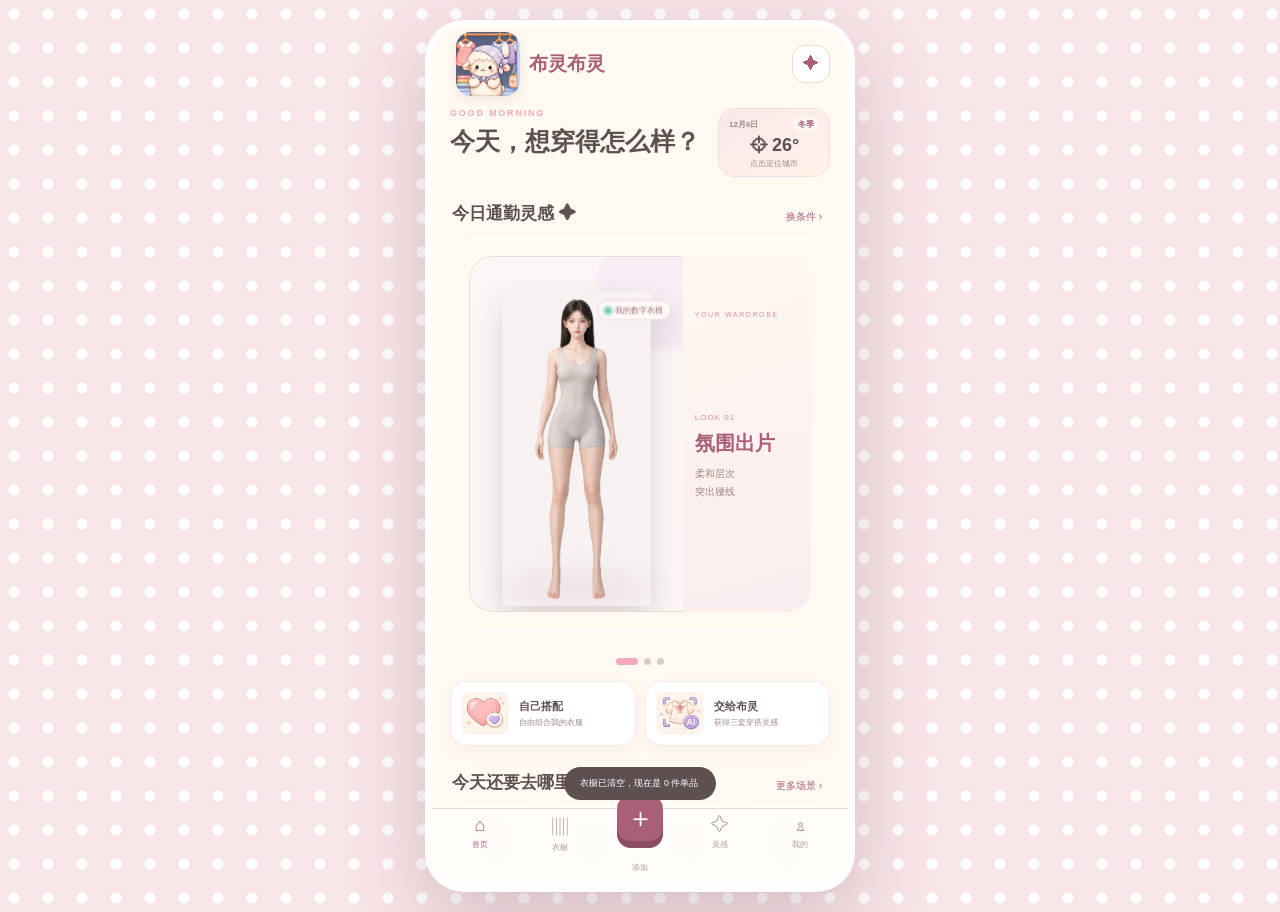
==== index.html @ bb4f799e "Fix product link failures and remove duplicate photo supplement" ====
<!doctype html>
<html lang="zh-CN">
<head>
<meta charset="utf-8"><meta name="viewport" content="width=device-width,initial-scale=1,viewport-fit=cover">
<meta name="theme-color" content="#fff9f2"><title>布灵布灵｜私人衣橱</title>
<style>
:root{--cream:#fff9f2;--paper:#fffdf9;--pink:#f3a9bb;--berry:#a95f78;--pale:#fbe5e9;--mint:#a9d8cd;--lav:#c9c3e6;--apricot:#f4c69f;--ink:#5e5050;--muted:#9c8885;--line:#eadbd3;--shadow:0 14px 38px #82515d1c}*{box-sizing:border-box}html,body{margin:0;min-height:100%;font-family:"Microsoft YaHei","PingFang SC",sans-serif;color:var(--ink);background:#f8e5e8}button,input,textarea{font:inherit;color:inherit}button{cursor:pointer;-webkit-tap-highlight-color:transparent}.stage{min-height:100vh;display:grid;place-items:center;padding:20px;background:radial-gradient(circle at 14px 14px,#fff 5px,transparent 6px) 0 0/34px 34px,#f8e5e8}.phone{width:min(100%,430px);height:min(900px,calc(100vh - 28px));min-height:650px;background:var(--cream);border:7px solid #ffffffdd;border-radius:39px;box-shadow:0 28px 80px #6940483d;overflow:hidden;position:relative}.top{height:73px;position:absolute;inset:0 0 auto;z-index:5;background:linear-gradient(var(--cream) 78%,transparent);display:flex;align-items:center;justify-content:space-between;padding:11px 18px}.brand{border:0;background:none;display:flex;align-items:center;gap:9px;color:var(--berry);font-size:19px;font-weight:900}.brand-logo{width:47px;height:47px;border-radius:14px;object-fit:cover;box-shadow:0 4px 10px #8e5f6920}.mini-btn{border:1px solid var(--line);background:white;border-radius:13px;width:38px;height:38px;color:var(--berry)}.screen{height:100%;overflow:auto;padding:78px 18px 105px;scrollbar-width:none}.screen::-webkit-scrollbar{display:none}.page{display:none;animation:fade .22s}.page.active{display:block}@keyframes fade{from{opacity:0;transform:translateY(6px)}}h1,h2,h3,p{margin-top:0}h1{font-size:25px;margin-bottom:5px}.eyebrow{font-size:9px;color:var(--pink);letter-spacing:1.8px;font-weight:800;margin-bottom:7px}.hello{display:flex;justify-content:space-between;align-items:start}.weather{border:0;background:var(--pale);border-radius:17px;padding:9px 11px;display:grid;text-align:center;box-shadow:4px 5px #efa8b82b}.weather b{font-size:17px}.weather small{font-size:8px;color:var(--muted)}.section-head{display:flex;align-items:end;justify-content:space-between;margin:25px 2px 12px}.section-head h2{font-size:17px;margin:0}.text-btn{border:0;background:none;color:var(--berry);font-size:10px}.hero{height:290px;border:1px solid white;border-radius:9px 24px;background:linear-gradient(145deg,#fff,#faeee9);box-shadow:var(--shadow);position:relative;padding:18px;overflow:hidden}.hero:before{content:"";position:absolute;width:68px;height:16px;background:#c9c3e688;top:4px;left:42%;transform:rotate(2deg)}.hero-art{height:100%;display:grid;grid-template-columns:61% 39%;align-items:center}.hero-art img{width:176px;height:176px;object-fit:cover;border-radius:25px}.hero-copy small{font-size:8px;color:var(--pink);letter-spacing:2px}.hero-copy h3{font-size:21px;color:var(--berry);margin:7px 0}.hero-copy p{font-size:10px;line-height:1.6;color:var(--muted)}.dots{text-align:center;padding:12px}.dots button{border:0;width:7px;height:7px;padding:0;border-radius:9px;background:#dbcac7;margin:3px}.dots button.on{width:22px;background:var(--pink)}.quick{display:grid;grid-template-columns:1fr 1fr;gap:9px}.quick button,.list-row,.import-banner{border:1px solid #efa8b844;background:white;border-radius:17px;padding:10px;display:flex;text-align:left;gap:10px;align-items:center;box-shadow:0 6px 16px #6e4e4e0a}.quick b,.quick small,.import-banner b,.import-banner small{display:block}.quick b,.import-banner b{font-size:11px}.quick small,.import-banner small{font-size:8px;color:var(--muted);margin-top:3px}.icon{width:43px;height:43px;border-radius:11px;flex:none;background-image:var(--icons-img);background-size:400% 400%;background-color:#fff8f0;box-shadow:3px 3px #efa8b84b}.i-ai{background-position:33.33% 33.33%}.i-heart{background-position:100% 0}.i-link{background-position:33.33% 0}.i-camera{background-position:100% 0}.i-body{background-position:66.66% 0}.i-palette{background-position:100% 66.66%}.i-measure{background-position:66.66% 66.66%}.i-add{background-position:100% 100%}.scenes{display:grid;grid-template-columns:repeat(4,1fr);gap:8px}.scenes button{border:1px solid transparent;background:white;border-radius:14px;padding:9px 2px;font-size:9px}.scenes button.on{border-color:var(--pink);background:var(--pale)}.scenes span{display:block;font-size:21px;margin-bottom:3px}.title{display:flex;justify-content:space-between;align-items:end;margin:10px 2px 18px}.count{background:var(--pale);border-radius:12px;padding:7px 11px;font-size:10px;color:var(--berry)}.search{display:flex;align-items:center;background:white;border:1px solid var(--line);border-radius:15px;padding:0 12px;height:44px}.search input{border:0;outline:0;width:100%;background:none;margin-left:8px}.chips{display:flex;gap:7px;overflow:auto;padding:13px 0;scrollbar-width:none}.chips button{flex:none;border:1px solid var(--line);background:white;border-radius:99px;padding:7px 13px;font-size:9px}.chips button.on{background:var(--berry);color:white}.import-banner{width:100%;background:linear-gradient(90deg,var(--pale),#fff1df);margin-bottom:15px}.import-banner>span:nth-child(2){flex:1}.grid{display:grid;grid-template-columns:1fr 1fr;gap:13px 10px}.item{border:0;background:none;padding:0;text-align:left}.itempic{height:145px;border-radius:18px 18px 8px 8px;background-image:var(--items-img);background-size:400% 400%;background-color:#fff7ef;box-shadow:inset 0 0 0 1px #fff}.item b,.item small{display:block;margin:7px 5px 0}.item b{font-size:10px}.item small{font-size:8px;color:var(--muted);margin-top:3px}.p1{background-position:66.66% 0}.p2{background-position:100% 0}.p3{background-position:0 33.33%}.p4{background-position:33.33% 33.33%}.p5{background-position:100% 33.33%}.p6{background-position:0 66.66%}.p7{background-position:66.66% 66.66%}.p8{background-position:100% 66.66%}.tabs{display:grid;grid-template-columns:1fr 1fr;background:#f2e7df;padding:4px;border-radius:14px;margin-bottom:15px}.tabs button{border:0;background:none;border-radius:11px;padding:9px;font-size:10px}.tabs button.on{background:white;color:var(--berry);font-weight:bold}.fitting{height:335px;background:linear-gradient(#fae8e9,#fff7ef);border-radius:24px 24px 10px 10px;position:relative;display:grid;place-items:center}.person{width:125px;height:280px;position:relative}.person i{position:absolute;background:#f3cfbd;display:block}.person .head{width:52px;height:62px;border-radius:45%;left:37px}.person .torso{width:79px;height:115px;border-radius:35%;left:23px;top:68px}.person .leg{width:29px;height:118px;top:162px}.person .l{left:31px}.person .r{right:31px}.worn{position:absolute;width:98px;height:86px;border:2px solid white;border-radius:25px;background:#e9a8b9;top:85px;left:50%;transform:translateX(-50%);display:grid;place-items:center;font-size:36px}.tray{display:flex;gap:8px;overflow:auto;padding:13px 1px}.tray button{border:0;background:none;padding:0}.tray .thumb{width:66px;height:66px;border-radius:14px;background-image:var(--items-img);background-size:400% 400%}.primary{width:100%;border:0;background:var(--berry);color:white;border-radius:15px;padding:13px;box-shadow:0 7px #8e4f63;font-weight:bold;margin-top:8px}.panel,.card{background:white;border:1px solid var(--line);border-radius:20px;padding:15px}.panel label{display:block;font-size:10px;font-weight:bold;margin:10px 0 0}.results{display:grid;gap:9px;margin-top:14px}.result{border:1px solid var(--line);background:white;border-radius:15px;padding:13px;text-align:left}.result b{font-size:11px}.result p{font-size:9px;color:var(--muted);margin:5px 0}.note{background:white;border:1px solid var(--line);border-radius:8px 23px;padding:20px;box-shadow:var(--shadow)}.note p{font-size:10px;color:var(--muted);line-height:1.7}.linkbox{display:flex}.linkbox input{min-width:0;flex:1;border:1px solid var(--line);border-radius:12px 0 0 12px;padding:11px}.linkbox button{border:0;background:var(--pink);color:white;border-radius:0 12px 12px 0;padding:0 15px}.tags{display:grid;grid-template-columns:repeat(3,1fr);gap:8px;margin-top:18px}.tag{height:115px;border:0;border-radius:16px;color:white;padding:11px;display:flex;flex-direction:column;justify-content:end}.tag span{font-size:28px;margin:auto}.tag b{font-size:9px}.profile{display:flex;align-items:center;gap:13px}.profile img{width:60px;height:60px;object-fit:cover;border-radius:18px}.stat{display:grid;grid-template-columns:repeat(3,1fr);background:linear-gradient(135deg,var(--pale),#fff4df);border-radius:19px;padding:16px;margin:18px 0}.stat div{text-align:center}.stat small,.stat b{display:block}.stat small{font-size:8px;color:var(--muted)}.stat b{font-size:17px;margin-top:5px}.list-row{width:100%;border-width:0 0 1px;border-radius:0;background:none}.list-row>span:nth-child(2){flex:1}.list-row b,.list-row small{display:block}.list-row b{font-size:10px}.list-row small{font-size:8px;color:var(--muted);margin-top:4px}.nav{height:77px;position:absolute;z-index:7;inset:auto 0 0;background:#fffdf9f2;border-top:1px solid var(--line);display:grid;grid-template-columns:repeat(5,1fr);padding:5px 8px 10px;backdrop-filter:blur(12px)}.nav button{border:0;background:none;color:#aa9995;display:flex;flex-direction:column;align-items:center;gap:3px}.nav button.on{color:var(--berry)}.nav span{font-size:18px}.nav small{font-size:8px}.nav .add span{width:46px;height:46px;border-radius:14px;background:var(--berry);color:white;display:grid;place-items:center;font-size:27px;margin-top:-20px;box-shadow:0 7px #8d4c60}.overlay{display:none;position:absolute;z-index:12;inset:0;background:var(--cream);overflow:auto;padding:20px 18px 105px;animation:slide .22s}.overlay.show{display:block}@keyframes slide{from{transform:translateX(20px);opacity:.4}}.subtop{display:flex;align-items:center;gap:12px;margin-bottom:18px}.back{border:1px solid var(--line);background:white;width:38px;height:38px;border-radius:13px}.subtop h2{margin:0;font-size:18px}.detail-hero{height:235px;border-radius:22px;background-image:var(--items-img);background-size:400% 400%;background-color:#fff}.detail-info{padding:18px 3px}.detail-info p{font-size:10px;color:var(--muted);line-height:1.7}.options{display:grid;gap:9px}.options button{border:1px solid var(--line);background:white;border-radius:16px;padding:12px;text-align:left}.options b,.options small{display:block}.options b{font-size:11px}.options small{font-size:8px;color:var(--muted);margin-top:4px}.modal{display:none;position:fixed;z-index:30;inset:0;background:#4b363659;place-items:end center}.modal.show{display:grid}.sheet{width:min(100%,430px);background:var(--cream);border-radius:28px 28px 0 0;padding:25px 19px 30px;position:relative}.sheet h2{text-align:center}.sheet textarea{width:100%;height:85px;border:1px solid var(--line);border-radius:14px;padding:10px}.opt{width:100%;border:1px solid var(--line);background:white;border-radius:15px;padding:11px;margin:6px 0;display:flex;align-items:center;gap:12px;text-align:left}.close{position:absolute;right:15px;top:10px;border:0;background:none;font-size:23px}.toast{display:none;position:fixed;z-index:40;bottom:100px;left:50%;transform:translateX(-50%);background:var(--ink);color:white;border-radius:99px;padding:10px 17px;font-size:9px;white-space:nowrap}.toast.show{display:block}@media(max-width:470px){.stage{padding:0;background:var(--cream)}.phone{width:100%;height:100vh;min-height:620px;border:0;border-radius:0}}@media(max-width:360px){.screen{padding-left:13px;padding-right:13px}.hero{height:275px}.hero-art img{width:155px;height:155px}}
.body-editor{display:grid;gap:14px}.body-view{height:300px;border-radius:22px;background:radial-gradient(circle at 50% 35%,#fff 0,#fce9ec 55%,#f6dfda 100%);display:grid;place-items:center;position:relative;overflow:hidden}.body-view:after{content:"拖动旋转按钮观察身形";position:absolute;bottom:10px;font-size:8px;color:var(--muted)}#bodyCanvas{width:220px;height:270px}.rotate-row{display:grid;grid-template-columns:40px 1fr 40px;gap:8px;align-items:center}.rotate-row button{border:1px solid var(--line);background:white;border-radius:12px;height:38px}.measure-grid{display:grid;grid-template-columns:1fr 1fr;gap:9px}.measure-field{background:white;border:1px solid var(--line);border-radius:14px;padding:9px 11px}.measure-field label{display:flex;justify-content:space-between;font-size:9px;color:var(--muted)}.measure-field input{width:100%;border:0;border-bottom:1px solid var(--line);background:transparent;padding:6px 0 3px;outline:0;font-size:14px;font-weight:700}.analysis-card{background:#edf6f1;border-radius:16px;padding:14px}.analysis-card b{font-size:11px}.analysis-card p{font-size:9px!important;margin:7px 0 0!important;color:#667a73!important}.edit-note{font-size:8px;color:var(--muted);text-align:center}.brand-logo{width:52px!important;height:52px!important;border-radius:15px!important;transition:opacity .18s}.hero:before{display:none!important}.icon{display:block!important;width:46px!important;height:46px!important;min-width:46px!important;border-radius:12px!important;background-repeat:no-repeat!important;background-origin:border-box!important;background-clip:border-box!important}.body-view{height:330px}.body-view:after{content:"拖动滑杆可 360° 查看全身"}#body3d{width:100%;height:310px;touch-action:none}.season-tabs{display:grid;grid-template-columns:repeat(4,1fr);gap:7px;margin:0 0 12px}.season-tabs button{border:1px solid var(--line);background:white;border-radius:13px;padding:9px 2px;font-size:10px}.season-tabs button.on{background:var(--pale);border-color:var(--pink);color:var(--berry);font-weight:700}.camera-stage{position:relative;border-radius:20px;overflow:hidden;background:#251f22;aspect-ratio:3/4}.camera-stage video{width:100%;height:100%;object-fit:cover}.scan-frame{position:absolute;inset:12%;border:2px dashed #fff;border-radius:22px;box-shadow:0 0 0 999px #0004}.scan-line{position:absolute;left:12%;right:12%;top:15%;height:2px;background:#ffafc2;box-shadow:0 0 10px #fff;animation:scan 2.2s linear infinite}@keyframes scan{to{top:84%}}.camera-tip{text-align:center;font-size:9px;color:var(--muted)}.editor-chips{display:flex;flex-wrap:wrap;gap:8px}.editor-chips button{border:1px solid var(--line);background:white;border-radius:99px;padding:9px 13px;font-size:10px}.editor-chips button.on{background:var(--berry);color:white}.scene-list{display:grid;grid-template-columns:1fr 1fr;gap:9px}.scene-list button{border:1px solid var(--line);background:white;border-radius:16px;padding:13px;text-align:left}.scene-list b,.scene-list small{display:block}.scene-list small{font-size:8px;color:var(--muted);margin-top:4px}

/* Layout fixes: scroll header, square icon tiles, aligned add label */
.top{position:relative!important;inset:auto!important;z-index:5;flex:none;margin:0 -18px 8px;background:transparent!important}
.screen{padding:0 18px 105px!important}
.icon{width:48px!important;height:48px!important;min-width:48px!important;aspect-ratio:1/1!important;border-radius:12px!important;box-shadow:none!important;background-size:400% 400%!important;background-color:transparent!important;background-origin:border-box!important;background-clip:border-box!important}
.nav .add{position:relative}
.nav .add small{position:absolute;bottom:3px;margin:0;line-height:1}

/* Wardrobe management and profile polish */
.screen.profile-mode>.top{display:none!important}
#profile{padding-top:18px}
.wardrobe-title{margin-bottom:10px}.filter-row{display:grid;gap:8px;margin:8px 0 10px}.season-tabs{margin:0!important}.chips.cats{padding:0!important}.import-banner{margin:0 0 10px!important}
.wardrobe-tools,.bulkbar{display:flex;align-items:center;justify-content:space-between;gap:7px;margin:8px 0 12px}.wardrobe-tools button,.wardrobe-tools select,.bulkbar button{border:1px solid var(--line);background:#fff;border-radius:12px;padding:8px 10px;font-size:9px}.wardrobe-tools label{font-size:9px;color:var(--muted)}.bulkbar{position:sticky;top:0;z-index:4;background:var(--cream);padding:7px 0}.bulkbar .danger,.item-actions .danger{color:#b94e68;border-color:#efb4c2}.item{position:relative}.item-main{border:0;background:none;padding:0;text-align:left;width:100%}.item-check{position:absolute;top:7px;left:7px;width:22px;height:22px;border-radius:50%;background:#fff;border:2px solid var(--pink);display:grid;place-items:center;z-index:2}.item.selected .item-check{background:var(--berry);color:#fff}.auto-tags{display:flex;flex-wrap:wrap;gap:3px;margin:5px 4px}.auto-tags em{font-style:normal;font-size:7px;background:var(--pale);color:var(--berry);padding:3px 5px;border-radius:8px}.item-actions{display:grid;grid-template-columns:1fr 1fr;gap:5px;margin:5px 2px}.item-actions button{border:1px solid var(--line);background:#fff;border-radius:9px;padding:6px;font-size:8px}.pager{display:flex;justify-content:center;align-items:center;gap:8px;margin:16px 0}.pager button{border:1px solid var(--line);background:#fff;border-radius:10px;padding:7px 10px}.pager button.on{background:var(--berry);color:#fff}.to-top{display:none;position:absolute;z-index:8;right:17px;bottom:91px;width:42px;height:42px;border:0;border-radius:50%;background:var(--berry);color:#fff;box-shadow:0 7px 20px #7b405a55;font-size:20px}.to-top.show{display:block}
.profile-edit{align-items:center}.avatar-btn{border:0;background:none;padding:0;position:relative}.avatar-btn img{width:82px;height:82px;border-radius:24px;object-fit:cover}.avatar-btn span{position:absolute;inset:auto 3px 3px;background:#5e5050cc;color:white;border-radius:8px;font-size:7px;padding:3px}
.replicate-card{display:grid;gap:10px}.upload-look{display:grid;place-items:center;border:1px dashed var(--pink);background:#fff;border-radius:14px;padding:14px;color:var(--berry);font-size:10px}.look-preview{width:100%;max-height:230px;object-fit:cover;border-radius:16px}.replicate-result{background:#fff;border-radius:16px;padding:12px}.match-row{display:flex;gap:9px;align-items:center;margin-top:8px}.match-row i{width:45px;height:45px}.idea-divider{text-align:center;color:var(--muted);font-size:9px;margin:18px 0 10px}
.tag-manager{display:grid;gap:9px}.manage-tag{display:grid;grid-template-columns:1fr auto auto;gap:6px;align-items:center;background:#fff;border:1px solid var(--line);border-radius:13px;padding:7px}.manage-tag button{border:0;background:var(--pale);border-radius:9px;padding:7px;font-size:9px}.manage-tag .tag-toggle.on{background:var(--berry);color:#fff}.tag-add{display:flex;gap:7px}.tag-add input{flex:1;border:1px solid var(--line);border-radius:12px;padding:10px}.tag-add button{border:0;background:var(--berry);color:#fff;border-radius:12px;padding:0 14px}
.body-view.realistic{background:radial-gradient(circle at 50% 36%,#29313b 0,#17191d 46%,#0f1012 100%)!important;height:480px!important}.body-view.realistic #body3d{width:100%;height:455px}.body-view.realistic:after{color:#ddd}

/* Progressive wardrobe hierarchy */
.wardrobe-title{margin:4px 2px 10px!important}.wardrobe-search{height:46px;margin-bottom:14px}.category-overview{animation:fade .2s}.category-head{display:flex;align-items:center;justify-content:space-between;margin:4px 2px 12px}.category-head b,.category-head small{display:block}.category-head b{font-size:15px}.category-head small{font-size:8px;color:var(--muted);margin-top:3px}.compact-import{border:0;background:var(--pale);color:var(--berry);border-radius:12px;padding:9px 12px;font-size:9px}.category-grid{display:grid;grid-template-columns:1fr 1fr;gap:9px}.category-card{border:1px solid var(--line);background:#fff;border-radius:17px;padding:13px;text-align:left;min-height:78px;display:grid;grid-template-columns:42px 1fr auto;align-items:center;gap:10px;box-shadow:0 5px 14px #76545c0b}.category-card .cat-icon{width:42px;height:42px;border-radius:13px;display:grid;place-items:center;background:linear-gradient(145deg,var(--pale),#fff2df);font-size:20px}.category-card b,.category-card small{display:block}.category-card b{font-size:12px}.category-card small{font-size:8px;color:var(--muted);margin-top:3px}.category-card>em{font-style:normal;color:var(--berry);font-size:16px}.detail-toolbar{display:grid;grid-template-columns:auto 1fr auto;align-items:center;gap:9px;background:#fff;border:1px solid var(--line);border-radius:15px;padding:8px;margin-bottom:8px}.detail-toolbar button{border:0;background:none;color:var(--berry);font-size:9px}.detail-toolbar>b{text-align:center;font-size:13px}.detail-toolbar label{font-size:8px;color:var(--muted)}.detail-toolbar select,.compact-actions select{border:0;background:var(--pale);border-radius:8px;padding:5px;font-size:8px}.compact-actions{display:flex;align-items:center;gap:7px;margin-bottom:10px}.compact-actions>button,.compact-actions>label{border:1px solid var(--line);background:#fff;border-radius:11px;padding:7px 9px;font-size:8px}.compact-actions>label{margin-left:auto;color:var(--muted)}#wardrobeDetail .grid{margin-top:2px}#wardrobeDetail .item-actions{opacity:.88}.bulkbar{margin:5px 0 9px!important;padding:6px!important;border-radius:12px}
@media(max-width:360px){.category-grid{grid-template-columns:1fr}.category-card{min-height:68px}}

/* Selection toggle and roomier compact controls */
.detail-toolbar label,.compact-actions>label{display:flex!important;align-items:center;gap:8px!important;white-space:nowrap}
.detail-toolbar label{padding-left:4px}
.detail-toolbar select,.compact-actions select{min-width:54px;padding:7px 27px 7px 10px!important;line-height:1.2}
.compact-actions{gap:9px!important}.compact-actions>button,.compact-actions>label{min-height:38px;display:flex;align-items:center}
.bulkbar{gap:10px!important}.bulkbar button{white-space:nowrap;padding:8px 11px!important}.bulkbar #selectedCount{flex:1;text-align:center;white-space:nowrap}

.detail-toolbar>label,.compact-actions>label{display:flex!important;align-items:center!important;column-gap:9px!important;white-space:nowrap!important}.detail-toolbar>label>select,.compact-actions>label>select{margin-left:2px!important;padding:8px 30px 8px 11px!important;min-width:58px!important}

/* GLB body visualizer */
.body-visualizer{display:grid;gap:14px}.human-viewport{height:500px;border-radius:24px;overflow:hidden;position:relative;background:radial-gradient(circle at 50% 35%,#303945 0,#171a1f 52%,#0d0f12 100%)}.human-viewport #human3d{width:100%;height:100%}.human-status{position:absolute;inset:auto 12px 10px;text-align:center;color:#dcecff;font-size:8px;pointer-events:none}.metric-panel{display:grid;gap:11px}.metric-control{background:#fff;border:1px solid var(--line);border-radius:15px;padding:10px 12px}.metric-control header{display:flex;justify-content:space-between;align-items:center;margin-bottom:7px}.metric-control header b{font-size:10px}.metric-value{display:flex;align-items:center;gap:4px;color:var(--berry);font-size:9px}.metric-value input{width:52px;border:0;border-bottom:1px solid var(--line);background:transparent;text-align:right;font-weight:800;outline:0}.metric-control input[type=range]{width:100%;accent-color:var(--berry)}.visualizer-tip{font-size:8px;color:var(--muted);text-align:center;line-height:1.6}.human-loading{position:absolute;inset:0;display:grid;place-items:center;color:#dcecff;font-size:10px;background:#15181dcc;z-index:2}.human-loading[hidden]{display:none}
@media(min-width:760px){.body-visualizer{grid-template-columns:minmax(360px,1.2fr) minmax(280px,.8fr)}.human-viewport{height:620px}.metric-panel{align-content:start}}
</style><style>.i-heart{background-position:0 100%!important}.i-body,.i-measure{background-position:0 66.66%!important}</style><style>:root{--logo-img:url("[data-uri]");--icons-img:url("[data-uri]");--items-img:url("[data-uri]");--mascot-anim:url("[data-uri]")}</style><style id="mascot-v2-fix">
body>main.stage~main.stage{display:none!important}
.brand-logo{--icon-size:64px;--frame-duration:.16s;display:block;flex:none;width:var(--icon-size)!important;height:var(--icon-size)!important;border:0;border-radius:15px!important;background-color:#fff;background-image:url("assets/mascot-dress-animation-v3.webp")!important;background-size:calc(var(--icon-size)*4) calc(var(--icon-size)*4)!important;background-repeat:no-repeat!important;background-position:0 0;box-shadow:0 4px 10px #8e5f6920;image-rendering:auto;animation:mascotFramesX calc(var(--frame-duration)*4) steps(4) infinite,mascotFramesY calc(var(--frame-duration)*16) steps(4) infinite;opacity:1!important}
@keyframes mascotFramesX{to{background-position-x:calc(var(--icon-size)*-4)}}
@keyframes mascotFramesY{to{background-position-y:calc(var(--icon-size)*-4)}}
@media(prefers-reduced-motion:reduce){.brand-logo{animation:none!important;background-position:calc(var(--icon-size)*-3) calc(var(--icon-size)*-3)!important}}
</style><style id="body-visualizer-compact-fix">
.body-visualizer{gap:8px!important}
.human-viewport{height:310px!important;border-radius:18px!important}
.metric-panel{grid-template-columns:repeat(2,minmax(0,1fr))!important;gap:6px!important}
.metric-control{padding:7px 9px!important;border-radius:12px!important}
.metric-control header{margin-bottom:4px!important}
.metric-control header b{font-size:9px!important}
.metric-value input{width:42px!important;font-size:11px!important}
.metric-control input[type=range]{height:15px!important}
.metric-panel>.primary,.metric-panel>.visualizer-tip,.metric-panel>.rotate-row{grid-column:1/-1}
.metric-panel>.rotate-row{margin:0!important;height:34px}
.metric-panel>.primary{margin-top:0!important}
.visualizer-tip{margin:0!important}
@media(min-width:760px){.human-viewport{height:480px!important}.metric-panel{align-content:start}}
</style><style id="body-bmi-card">
.bmi-card{min-width:0;background:#111b28;color:#eef5ff;border:1px solid #263447;border-radius:12px;padding:7px 9px;display:grid;align-content:center;gap:4px;box-shadow:inset 0 1px #ffffff0a}
.bmi-card header{display:flex;align-items:center;justify-content:space-between;gap:5px}.bmi-card header b{font-size:9px;color:#9dacbf}.bmi-card header span{font-size:8px;font-weight:800;white-space:nowrap}
.bmi-reading{display:flex;align-items:baseline;gap:4px}.bmi-reading strong{font-size:20px;line-height:1;font-weight:900;letter-spacing:.3px}.bmi-reading small{font-size:6px;color:#8391a4}
.bmi-scale{height:6px;border-radius:99px;position:relative;background:linear-gradient(90deg,#d4b13a 0 14%,#25b889 14% 40%,#d0aa39 40% 60%,#d27b28 60% 80%,#c94d70 80% 100%)}
.bmi-scale i{position:absolute;top:50%;width:10px;height:10px;border:2px solid #111b28;border-radius:50%;background:#fff;transform:translate(-50%,-50%);box-shadow:0 0 0 1px #dbe5ef}
.bmi-labels{display:flex;justify-content:space-between;color:#8290a3;font-size:6px}
</style><style id="body-layout-v5">.bmi-card{grid-column:1/-1!important}.metric-panel>.primary{grid-column:1/-1}.metric-panel>.visualizer-tip{grid-column:1/-1}</style><style id="body-color-and-bmi-polish">
.model-color-control{background:#fff;border:1px solid var(--line);border-radius:13px;padding:7px 11px;display:grid;gap:4px}
.model-color-control label{display:flex;justify-content:space-between;align-items:center;font-size:8px;color:var(--muted)}
.model-color-control label span{font-weight:800;color:#665451}.model-color-control output{color:var(--berry);font-weight:800}
#modelHue{width:100%;height:14px;margin:0;appearance:none;-webkit-appearance:none;background:transparent}
#modelHue::-webkit-slider-runnable-track{height:7px;border-radius:99px;background:linear-gradient(90deg,#e992a8,#edb169,#d6d46a,#66c99d,#66b9d9,#7298dc,#aa82d0,#e992a8)}
#modelHue::-webkit-slider-thumb{-webkit-appearance:none;width:15px;height:15px;margin-top:-4px;border:3px solid #fff;border-radius:50%;background:#6daed8;box-shadow:0 1px 4px #604b5066}
#modelHue::-moz-range-track{height:7px;border-radius:99px;background:linear-gradient(90deg,#e992a8,#edb169,#d6d46a,#66c99d,#66b9d9,#7298dc,#aa82d0,#e992a8)}
#modelHue::-moz-range-thumb{width:11px;height:11px;border:3px solid #fff;border-radius:50%;background:#6daed8}
.bmi-card{background:#fff!important;color:#5d4d4a!important;border:1px solid var(--line)!important;box-shadow:none!important}
.bmi-card header b{color:#6b5854!important}.bmi-reading strong{color:var(--berry)!important}.bmi-reading small,.bmi-labels{color:#a08b87!important}
.bmi-scale i{border-color:#fff!important;box-shadow:0 0 0 1px #9f8a86!important}
@media(min-width:760px){.human-viewport{grid-column:1;grid-row:1}.model-color-control{grid-column:1;grid-row:2}.metric-panel{grid-column:2;grid-row:1/3}}
</style><style id="icon-alignment-cleanup-v6">
.icon{
 display:flex!important;
 align-items:center!important;
 justify-content:center!important;
 flex:0 0 43px!important;
 width:43px!important;
 height:43px!important;
 margin:0!important;
 padding:0!important;
 border:0!important;
 border-radius:0!important;
 background-color:transparent!important;
 background-repeat:no-repeat!important;
 background-size:400% 400%!important;
 box-shadow:none!important;
 overflow:visible!important;
}
.icon img,.quick .icon img,.list-row .icon img,.import-banner .icon img{
 display:block!important;
 margin:0!important;
 padding:0!important;
 border:0!important;
 max-width:100%!important;
 max-height:100%!important;
 object-fit:contain!important;
}
.quick button>.icon,.list-row>.icon,.import-banner>.icon{align-self:center!important;justify-self:center!important}
.quick button>span,.list-row>span,.import-banner>span{min-width:0;flex:1}
.list-row{align-items:center!important}
</style>
<style id="profile-icon-assets-v7">
#profile .list-row>.icon{display:block!important;width:52px!important;height:52px!important;min-width:52px!important;flex:0 0 52px!important;margin:0!important;padding:0!important;border:0!important;border-radius:0!important;background-color:transparent!important;background-repeat:no-repeat!important;background-position:center!important;background-size:100% 100%!important;box-shadow:none!important;overflow:hidden!important}
#profile .list-row>.i-body{background-image:url("[data-uri]")!important}
#profile .list-row>.i-profile-goals{background-image:url("[data-uri]")!important}
#profile .list-row>.i-profile-privacy{background-image:url("[data-uri]")!important}
</style>

<style id="profile-preference-icon-v8">
#profile .list-row>.i-profile-preference{background-image:url("[data-uri]")!important;background-position:center!important;background-size:100% 100%!important;background-repeat:no-repeat!important}
</style>

<style id="profile-priority-ui-v9">
.compact-choice-card{padding:12px!important;border-radius:18px!important}
.choice-intro{display:flex;align-items:center;justify-content:space-between;gap:12px;margin-bottom:9px}
.choice-intro b{font-size:12px}.choice-intro small{font-size:8px;color:var(--muted);text-align:right;line-height:1.45}
.compact-manager{gap:6px!important}
.compact-tag{grid-template-columns:22px minmax(0,1fr) 34px 34px!important;gap:5px!important;padding:5px 6px!important;border-radius:12px!important;min-height:46px;background:#fff!important}
.compact-tag.dragging{opacity:.55;border-color:var(--pink)!important}
.drag-handle{padding:0!important;background:transparent!important;color:#b69a9f!important;cursor:grab!important;font-size:15px!important;touch-action:none}
.compact-tag .tag-toggle{display:flex!important;align-items:center!important;justify-content:space-between!important;gap:7px!important;min-width:0!important;padding:7px 10px!important;border-radius:10px!important;text-align:left!important;background:#faeef1!important;color:var(--ink)!important}
.compact-tag .tag-toggle.on{background:var(--berry)!important;color:#fff!important}
.compact-tag .tag-toggle span{overflow:hidden;text-overflow:ellipsis;white-space:nowrap;font-size:10px}
.compact-tag .tag-toggle small{flex:none;font-size:7px;opacity:.78}
.tag-icon-btn{width:34px!important;height:34px!important;padding:0!important;border-radius:10px!important;background:var(--pale)!important}
.danger-lite{color:#b94e68!important}
.compact-add{margin-top:8px!important}.compact-add input{padding:9px 10px!important}.compact-add button{padding:0 12px!important}
.compact-save{margin-top:10px!important}
</style>

<style id="home-location-wardrobe-polish-v10">
.quick button[data-mode="manual"]>.icon{transform:translateY(5px)!important}
.weather{box-shadow:none!important;border:1px solid #f3dce2!important;background:linear-gradient(145deg,#fbe7eb,#fff3e8)!important;min-width:78px!important;padding:8px 10px!important}
.weather:active{transform:scale(.98)}
.weather.locating{opacity:.72;cursor:wait}
.detail-toolbar>label,.compact-actions>label{width:auto!important;max-width:max-content!important;padding:4px 5px 4px 8px!important;column-gap:5px!important}
.detail-toolbar>label>select{width:74px!important;min-width:74px!important;padding:7px 24px 7px 9px!important}
.compact-actions>label>select{width:54px!important;min-width:54px!important;padding:7px 21px 7px 8px!important}
.compact-actions>label{margin-left:auto!important}
</style>

<style id="inline-tag-edit-v11">
.inline-tag-edit{width:100%;height:34px;min-width:0;border:1px solid var(--pink);border-radius:10px;padding:0 10px;background:#fff;outline:none;color:var(--ink);font-size:10px;box-shadow:0 0 0 3px #fbe5e988}
</style>

<style id="wardrobe-control-alignment-v12">
.detail-toolbar>label,.compact-actions>label{
  flex:0 0 118px!important;width:118px!important;max-width:118px!important;height:42px!important;min-height:42px!important;
  margin-left:auto!important;padding:4px 6px 4px 10px!important;display:flex!important;align-items:center!important;
  justify-content:space-between!important;column-gap:6px!important;line-height:1!important;box-sizing:border-box!important
}
.detail-toolbar>label>select,.compact-actions>label>select{
  flex:0 0 72px!important;width:72px!important;min-width:72px!important;max-width:72px!important;height:32px!important;
  margin:0!important;padding:6px 25px 6px 10px!important;box-sizing:border-box!important;line-height:20px!important
}
.compact-actions{margin-bottom:0!important}
.bulkbar{min-height:40px!important;margin:0 0 5px!important;padding:3px 2px!important;gap:7px!important}
.bulkbar button{min-height:34px!important;padding:6px 9px!important}
.bulkbar #selectedCount{font-size:12px!important;line-height:1.15!important}
#wardrobeDetail .grid{margin-top:0!important}
</style>
<style id="home-manual-icon-v11">
.quick button[data-mode="manual"]>.i-manual-home{
  background-image:url("[data-uri]")!important;
  background-size:100% 100%!important;
  background-position:center!important;
  background-repeat:no-repeat!important;
  background-color:transparent!important;
  box-shadow:none!important;
  transform:none!important;
  margin:0!important;
  padding:0!important;
}
</style><style id="home-ai-icon-v12">
.quick button[data-mode="ai"]>.i-ai-home{
  background-image:url("[data-uri]")!important;
  background-size:100% 100%!important;
  background-position:center!important;
  background-repeat:no-repeat!important;
  background-color:transparent!important;
  box-shadow:none!important;
  transform:none!important;
  margin:0!important;
  padding:0!important;
}
</style><style id="wardrobe-category-sprite-v13">
#wardrobe .category-card .cat-icon,
#style .outfit-slot .cat-icon{
  background-image:url("[data-uri]")!important;
  background-size:400% 200%!important;
  background-repeat:no-repeat!important;
  background-color:transparent!important;
  font-size:0!important;
  overflow:hidden!important;
}
#wardrobe .cat-icon-top,#style .cat-icon-top{background-position:0 0!important}
#wardrobe .cat-icon-outer,#style .cat-icon-outer{background-position:33.333333% 0!important}
#wardrobe .cat-icon-pants,#style .cat-icon-pants{background-position:66.666667% 0!important}
#wardrobe .cat-icon-skirt,#style .cat-icon-skirt{background-position:100% 0!important}
#wardrobe .cat-icon-shoes,#style .cat-icon-shoes{background-position:0 100%!important}
#wardrobe .cat-icon-bag,#style .cat-icon-bag{background-position:33.333333% 100%!important}
#wardrobe .cat-icon-accessory,#style .cat-icon-accessory{background-position:66.666667% 100%!important}
#wardrobe .cat-icon-scarf,#style .cat-icon-scarf{background-position:100% 100%!important}
</style><style id="weather-calendar-v14">
.weather{
 min-width:112px!important;
 padding:8px 10px!important;
 display:grid!important;
 grid-template-columns:1fr auto!important;
 grid-template-areas:"date season" "temp temp" "city city"!important;
 align-items:center!important;
 column-gap:7px!important;
 row-gap:2px!important;
 line-height:1.15!important;
}
.weather-date{grid-area:date;font-size:8px;font-weight:700;color:var(--muted);text-align:left;white-space:nowrap}
.weather-season{grid-area:season;font-size:8px;font-weight:700;color:var(--berry);background:#fff8;padding:3px 5px;border-radius:8px;white-space:nowrap}
.weather #weatherTemp{grid-area:temp;font-size:18px;line-height:1.15;margin:1px 0;text-align:center}
.weather #weatherCity{grid-area:city;display:block;max-width:92px;margin:auto;overflow:hidden;text-overflow:ellipsis;white-space:nowrap;font-size:8px;color:var(--muted);text-align:center}
</style><style id="home-scene-sprite-v15">
.scenes button{min-height:82px;padding:8px 2px 9px;display:flex;flex-direction:column;align-items:center;justify-content:center}
.scenes .scene-icon{
 display:block!important;
 width:44px!important;
 height:44px!important;
 margin:0 auto 5px!important;
 background-image:url("[data-uri]")!important;
 background-size:400% 100%!important;
 background-repeat:no-repeat!important;
 background-color:transparent!important;
 flex:0 0 44px;
}
.scenes .scene-cafe{background-position:0 0!important}
.scenes .scene-park{background-position:33.333333% 0!important}
.scenes .scene-bookstore{background-position:66.666667% 0!important}
.scenes .scene-gallery{background-position:100% 0!important}
</style><style id="batch-import-v1">
.import-intro{margin:0 0 14px;color:#8e7774;font-size:13px;line-height:1.7}
.import-source-grid{display:grid;grid-template-columns:1fr 1fr;gap:12px;margin:14px 0}
.import-source-card{min-height:118px;border:1px solid #efd8d1;border-radius:22px;background:linear-gradient(145deg,#fff,#fff5f0);display:flex;flex-direction:column;align-items:center;justify-content:center;gap:7px;padding:16px;color:#5c4745;text-align:center;cursor:pointer;box-shadow:0 8px 22px rgba(160,104,96,.07)}
.import-source-card:hover{border-color:#eaa8ba;transform:translateY(-1px)}
.import-source-card strong{font-size:16px}.import-source-card small{color:#a28b87;line-height:1.45}
.import-source-icon{font-size:28px;color:#b45d7b;line-height:1}
.import-note{margin:10px 0;padding:10px 12px;border-radius:14px;background:#fff6f3;color:#947c78;font-size:11px;line-height:1.6}
.import-toolbar{display:flex;gap:8px;align-items:center;flex-wrap:wrap;margin:12px 0}
.import-toolbar .primary,.import-toolbar .soft-btn{width:auto;margin:0;padding:10px 15px}
.import-progress{padding:12px;border:1px solid #f0d8d2;border-radius:14px;color:#8e7774;background:#fff;font-size:12px}
.import-progress progress{display:block;width:100%;height:8px;margin-top:8px;accent-color:#b45d7b}
.batch-link-textarea{width:100%;min-height:108px;box-sizing:border-box;margin:10px 0;border:1px solid #ecd5ce;border-radius:16px;padding:12px;resize:vertical;background:#fff;color:#5c4745;font:inherit}
.batch-import-list{display:grid;gap:12px;max-height:min(58vh,580px);overflow:auto;padding:2px 3px 10px;margin-top:12px}
.import-draft{display:grid;grid-template-columns:108px 1fr;gap:12px;padding:12px;border:1px solid #ecd8d2;border-radius:20px;background:#fff;box-shadow:0 5px 16px rgba(123,83,77,.05)}
.draft-picture{width:108px;height:108px;border-radius:16px;background:linear-gradient(145deg,#fff3ef,#f8e8e5);background-size:cover;background-position:center;display:flex;align-items:center;justify-content:center;color:#ab8d89;font-size:11px;text-align:center;overflow:hidden}
.draft-picture span{padding:12px;line-height:1.45}.draft-main{min-width:0}.draft-main>header{display:flex;justify-content:space-between;align-items:center;gap:8px;margin-bottom:8px}.draft-main>header b{font-size:13px;color:#6a514d}.draft-remove{border:0;background:#fde8ed;color:#b54c6e;border-radius:999px;width:28px;height:28px;cursor:pointer}
.draft-fields{display:grid;grid-template-columns:repeat(2,minmax(0,1fr));gap:7px}.draft-fields label{display:flex;align-items:center;gap:6px;border:1px solid #f0ded9;border-radius:11px;padding:6px 8px;background:#fffaf8;font-size:10px;color:#927b77;min-width:0}.draft-fields label:first-child{grid-column:1/-1}.draft-fields input,.draft-fields select{border:0;background:transparent;outline:0;color:#5e4946;font:inherit;min-width:0;width:100%;padding:0}.draft-status{display:block;margin-top:7px;color:#a1847f;font-size:10px;line-height:1.5}
.import-footer{position:sticky;bottom:-1px;display:flex;justify-content:space-between;align-items:center;gap:10px;margin:12px -2px -2px;padding:12px 2px 2px;background:linear-gradient(transparent,#fff 25%)}
.import-footer .primary{width:auto;margin:0;padding:11px 18px}.import-count{font-size:12px;color:#8f7672}
.itempic.imported,.thumb.imported,.detail-hero.imported{background-size:cover!important;background-position:center!important;background-repeat:no-repeat!important;background-color:#fff4f0!important}
.detail-source{display:block;white-space:nowrap;overflow:hidden;text-overflow:ellipsis;color:#a17873;font-size:11px;margin-top:8px}
@media(max-width:520px){.import-source-grid{grid-template-columns:1fr 1fr;gap:8px}.import-source-card{min-height:104px;padding:12px 8px}.import-draft{grid-template-columns:82px 1fr;gap:9px;padding:9px}.draft-picture{width:82px;height:82px}.draft-fields{grid-template-columns:1fr}.draft-fields label:first-child{grid-column:auto}.batch-import-list{max-height:52vh}}


</style><style id="import-compact-v2">
/* Compact batch import and interactive crop editor. */
.import-intro{margin:0 0 8px;font-size:11px;line-height:1.55}
.import-source-grid{gap:7px;margin:8px 0}
.import-source-card{min-height:78px;border-radius:16px;gap:3px;padding:9px 8px;box-shadow:none}
.import-source-card strong{font-size:13px}.import-source-card small{font-size:9px;line-height:1.3}
.import-source-icon{font-size:20px}.import-note{margin:6px 0;padding:7px 9px;border-radius:11px;font-size:9.5px;line-height:1.45}
.batch-import-list{gap:6px;padding:1px 2px 7px;margin-top:7px;max-height:min(62vh,610px)}
.import-draft{grid-template-columns:82px 1fr;gap:8px;padding:8px;border-radius:15px;box-shadow:none}
.draft-picture{position:relative;width:82px;height:82px;border-radius:12px;border:0;padding:0;cursor:pointer}
.draft-picture.can-crop:after{content:'裁剪';position:absolute;right:4px;bottom:4px;padding:2px 5px;border-radius:999px;background:rgba(86,62,59,.78);color:#fff;font-size:8px;letter-spacing:.04em}
.draft-main>header{margin-bottom:5px}.draft-main>header b{font-size:11px}.draft-remove{width:23px;height:23px;font-size:13px}
.draft-fields{grid-template-columns:repeat(3,minmax(0,1fr));gap:4px}
.draft-fields label{gap:3px;border-radius:8px;padding:4px 6px;font-size:9px;min-height:23px;box-sizing:border-box}
.draft-fields label:first-child{grid-column:1/-1}.draft-fields input,.draft-fields select{font-size:10px}
.draft-status{margin-top:4px;font-size:8.5px}.import-footer{margin-top:6px;padding-top:8px}.import-footer .primary{padding:8px 13px;font-size:11px}.import-count{font-size:10px}
.crop-editor-layer{position:fixed;inset:0;z-index:80;display:flex;align-items:center;justify-content:center;padding:16px;background:rgba(74,54,51,.38);backdrop-filter:blur(4px)}
.crop-editor-card{width:min(92vw,430px);max-height:90vh;overflow:auto;padding:14px;border-radius:22px;background:#fffaf7;box-shadow:0 18px 55px rgba(74,54,51,.2)}
.crop-editor-card header{display:flex;align-items:center;justify-content:space-between;margin-bottom:8px}.crop-editor-card h3{margin:0;font-size:15px;color:#5d4744}.crop-close{border:0;background:#f8e6ea;color:#b45473;width:28px;height:28px;border-radius:50%;font-size:16px}
.crop-stage{position:relative;width:min(76vw,330px);aspect-ratio:1;margin:auto;border-radius:16px;overflow:hidden;background:#efe9e5;touch-action:none;cursor:grab}.crop-stage:active{cursor:grabbing}.crop-stage canvas{display:block;width:100%;height:100%}.crop-frame{position:absolute;inset:0;border:2px solid rgba(255,255,255,.95);border-radius:16px;box-shadow:inset 0 0 0 999px rgba(40,24,21,.05);pointer-events:none}
.crop-help{margin:7px 0;color:#917a76;text-align:center;font-size:9.5px}.crop-zoom{display:flex;align-items:center;gap:8px;margin:7px 0 11px;color:#7d6561;font-size:10px}.crop-zoom input{flex:1;accent-color:#b45d7b}.crop-actions{display:flex;gap:7px}.crop-actions button{flex:1;margin:0;padding:9px;border-radius:12px}.crop-actions .soft-btn{border:1px solid #ead4ce;background:#fff;color:#765c58}
@media(max-width:520px){.import-draft{grid-template-columns:72px 1fr;gap:7px;padding:7px}.draft-picture{width:72px;height:72px}.draft-fields{grid-template-columns:repeat(2,minmax(0,1fr))}.draft-fields label:first-child{grid-column:1/-1}.batch-import-list{max-height:58vh}.crop-editor-card{padding:12px}}


</style><style id="item-meta-fix-v3">
/* Harmonized selectors in the item editor. */
.measure-field select,#editCat,#editSeason{display:block;width:100%;min-height:38px;margin-top:5px;padding:8px 34px 8px 11px;border:1px solid #efd3dc;border-radius:12px;outline:0;appearance:none;-webkit-appearance:none;color:#654c49;background-color:#fff7f8;background-image:url("data:image/svg+xml,%3Csvg xmlns='http://www.w3.org/2000/svg' width='14' height='8' viewBox='0 0 14 8'%3E%3Cpath d='M1 1l6 6 6-6' fill='none' stroke='%23ad5c78' stroke-width='1.8' stroke-linecap='round' stroke-linejoin='round'/%3E%3C/svg%3E");background-repeat:no-repeat;background-position:right 11px center;background-size:12px 7px;font:600 13px/1.2 inherit;box-sizing:border-box;box-shadow:0 3px 9px rgba(180,93,123,.05)}
.measure-field select:focus,#editCat:focus,#editSeason:focus{border-color:#d98ba5;box-shadow:0 0 0 3px rgba(217,139,165,.14)}
.measure-field select option{background:#fff;color:#654c49}
@media(max-width:520px){.measure-field select,#editCat,#editSeason{min-height:35px;padding-top:7px;padding-bottom:7px;font-size:12px}}


</style><style id="pants-editor-v4">
/* Complete item editor grid and compact wardrobe tags. */
#itemGrid .auto-tags{display:flex;flex-wrap:nowrap;align-items:center;gap:4px;max-width:100%;overflow:hidden;white-space:nowrap}
#itemGrid .auto-tags em{flex:0 0 auto;max-width:42%;overflow:hidden;text-overflow:ellipsis;white-space:nowrap}
.item-image-field{display:flex;flex-direction:column;justify-content:center}
.item-image-edit{display:flex;align-items:center;gap:8px;margin-top:5px;min-height:40px}
.item-image-preview{width:42px;height:42px;flex:0 0 42px;border-radius:10px;background:#fff3ef center/cover no-repeat;border:1px solid #efd9d3}
.item-image-actions{display:flex;gap:5px;min-width:0;flex-wrap:wrap}.item-image-actions button,.item-image-actions label{display:inline-flex;align-items:center;justify-content:center;min-height:27px;margin:0;padding:5px 8px;border:1px solid #efd3dc;border-radius:9px;background:#fff7f8;color:#a65370;font-size:9px;line-height:1;cursor:pointer;box-sizing:border-box}
.item-image-actions button:hover,.item-image-actions label:hover{background:#fdebf0;border-color:#e5a8ba}
@media(max-width:520px){#itemGrid .auto-tags{gap:3px}.item-image-actions{gap:3px}.item-image-actions button,.item-image-actions label{padding:5px 6px;font-size:8.5px}.item-image-preview{width:38px;height:38px;flex-basis:38px}}


</style><style id="bling-avatar-system-v1">
/* BlingAvatar / Outfit System V1 */
.bling-studio{position:relative;overflow:hidden;border:1px solid #f0d9d4;background:radial-gradient(circle at 72% 18%,#fff 0 7%,transparent 24%),linear-gradient(155deg,#fffdf9 0%,#fff2ee 52%,#f7edf7 100%);box-shadow:inset 0 1px #fff,0 16px 34px #a86b7a16}
.bling-studio:before,.bling-studio:after{content:"";position:absolute;border-radius:50%;filter:blur(2px);pointer-events:none}.bling-studio:before{width:130px;height:130px;right:-45px;top:-36px;background:#efd9f253}.bling-studio:after{width:150px;height:35px;left:50%;bottom:6px;transform:translateX(-50%);background:#9d71821a;filter:blur(12px)}
.bling-avatar{--avatar-height:1;--shoulder-scale:1;--bust-scale:1;--waist-scale:1;--hip-scale:1;--leg-scale:1;position:relative;width:230px;height:365px;flex:none;transform-origin:50% 100%;transform:scaleY(var(--avatar-height));filter:drop-shadow(0 9px 10px #8b697020);isolation:isolate}
.bling-avatar svg{position:absolute;inset:0;width:100%;height:100%;overflow:visible;z-index:1}.bling-avatar .avatar-shoulders{transform-box:fill-box;transform-origin:center;transform:scaleX(var(--shoulder-scale))}.bling-avatar .avatar-torso{transform-box:fill-box;transform-origin:center top;transform:scaleX(var(--bust-scale))}.bling-avatar .avatar-waist{transform-box:fill-box;transform-origin:center;transform:scaleX(var(--waist-scale))}.bling-avatar .avatar-hips{transform-box:fill-box;transform-origin:center top;transform:scaleX(var(--hip-scale))}.bling-avatar .avatar-legs{transform-box:fill-box;transform-origin:center top;transform:scaleX(var(--leg-scale))}
.avatar-breath{animation:blingBreath 4.8s ease-in-out infinite;transform-origin:50% 65%}@keyframes blingBreath{0%,100%{transform:translateY(0)}50%{transform:translateY(-2px)}}
.avatar-eye{transform-origin:center;animation:blingBlink 5.3s infinite}@keyframes blingBlink{0%,47%,50%,100%{transform:scaleY(1)}48.5%{transform:scaleY(.12)}}
.garment-layer{position:absolute;z-index:3;left:50%;transform:translateX(-50%);pointer-events:none;overflow:hidden;filter:drop-shadow(0 3px 3px #72545b22)}.garment-layer .garment-source{display:block;width:100%;height:100%;background-repeat:no-repeat!important;background-position:center!important;background-size:contain!important;object-fit:contain;mix-blend-mode:multiply}.garment-layer.top{top:144px;width:118px;height:112px;clip-path:polygon(8% 12%,31% 0,69% 0,92% 12%,100% 47%,83% 54%,78% 100%,22% 100%,17% 54%,0 47%)}.garment-layer.outerwear{top:139px;width:140px;height:135px;z-index:5;clip-path:polygon(7% 10%,28% 0,72% 0,93% 10%,100% 58%,86% 64%,77% 100%,23% 100%,14% 64%,0 58%)}.garment-layer.bottom{top:239px;width:102px;height:115px;clip-path:polygon(8% 0,92% 0,100% 100%,57% 100%,50% 38%,43% 100%,0 100%)}.garment-layer.skirt{top:235px;width:112px;height:110px;clip-path:polygon(18% 0,82% 0,100% 100%,0 100%)}.garment-layer.dress{top:143px;width:128px;height:208px;clip-path:polygon(10% 9%,31% 0,69% 0,90% 9%,100% 42%,83% 47%,100% 100%,0 100%,17% 47%,0 42%)}.garment-layer.shoes{top:336px;width:91px;height:28px;clip-path:ellipse(55% 50% at 50% 50%)}.garment-layer.bag{left:auto;right:18px;top:218px;width:64px;height:74px;transform:none;z-index:7}.garment-layer.accessory{top:151px;width:76px;height:36px;z-index:8}.garment-layer.headscarf{top:28px;width:93px;height:121px;z-index:9;clip-path:polygon(20% 0,80% 0,100% 38%,85% 100%,15% 100%,0 38%)}
.avatar-status{position:absolute;left:9px;top:9px;z-index:10;display:flex;gap:4px;align-items:center;padding:5px 8px;border:1px solid #efd8dc;border-radius:99px;background:#fffaf7dd;backdrop-filter:blur(6px);font-size:8px;color:#9c727c}.avatar-status i{width:6px;height:6px;border-radius:50%;background:#7fc5b5;box-shadow:0 0 0 3px #ccebe4}.avatar-outfit-label{position:absolute;z-index:10;left:50%;bottom:8px;transform:translateX(-50%);max-width:88%;padding:5px 9px;border-radius:99px;background:#fffaf1df;border:1px solid #efd9d2;white-space:nowrap;overflow:hidden;text-overflow:ellipsis;font-size:8px;color:#8f6c6d}
#home .hero{height:auto!important;min-height:356px!important;border-radius:24px!important;background:transparent!important;box-shadow:none!important;overflow:visible!important}#home .hero-art{height:356px!important;display:grid!important;grid-template-columns:minmax(0,1.25fr) minmax(110px,.75fr);align-items:center;gap:0;padding:0!important;border-radius:24px!important;overflow:hidden;background:transparent!important}#home .hero-art>.bling-studio{height:356px;border-radius:24px 0 0 24px;border-right:0;display:grid;place-items:center}#home .hero-art .bling-avatar{width:205px;height:326px;margin-top:18px}#home .hero-copy{position:relative!important;inset:auto!important;height:100%;padding:78px 14px 18px 12px!important;background:linear-gradient(165deg,#fff7f1,#fbedef)!important;color:var(--ink)!important;display:flex!important;flex-direction:column;justify-content:center;align-items:flex-start;text-align:left;z-index:2}#home .hero-copy:before{content:"YOUR WARDROBE";position:absolute;top:55px;left:12px;font-size:7px;letter-spacing:1.6px;color:#db8fa4}#home .hero-copy small{color:#d989a1!important;letter-spacing:1px}#home .hero-copy h3{font-size:20px!important;margin:8px 0!important}#home .hero-copy p{font-size:10px!important;line-height:1.8!important;margin:0!important}#home .hero-copy .look-garments{margin-top:14px;font-size:8px;line-height:1.55;color:#a27f7c}.dots{margin-top:8px!important}
#style>.title{margin-bottom:8px}.dressing-shell{display:grid;gap:10px}.dressing-studio{height:440px;border-radius:26px;display:grid;place-items:center}.dressing-studio .bling-avatar{width:264px;height:414px;margin-top:16px}.body-sync-card{position:absolute;right:10px;top:10px;z-index:11;width:88px;padding:8px;border-radius:14px;background:#fffaf5df;border:1px solid #efd9d1;font-size:8px;line-height:1.6;color:#967777}.body-sync-card b{display:block;color:#805e63;font-size:9px}.category-dock{display:grid;grid-template-columns:repeat(4,1fr);gap:7px}.outfit-slot{min-width:0;padding:8px 4px;border:1px solid #ecd9d2;border-radius:15px;background:#fffdfb;text-align:center;box-shadow:0 5px 14px #84596a0b}.outfit-slot.on{border-color:#e9a4b6;background:#fff2f4;box-shadow:0 0 0 2px #f8dbe3}.outfit-slot i,.outfit-slot .cat-icon{display:block;width:32px;height:32px;margin:0 auto 4px;border-radius:10px;font-style:normal;font-size:0}.outfit-slot b{display:block;font-size:9px}.outfit-slot small{display:block;margin-top:2px;font-size:7px;color:#aa8b88;white-space:nowrap;overflow:hidden;text-overflow:ellipsis}.outfit-actions{display:grid;grid-template-columns:.85fr 1.15fr;gap:8px}.outfit-actions button{height:44px;border-radius:15px;border:1px solid #ecd8d1;background:#fffdf9;font-weight:700;font-size:10px}.outfit-actions .tryon-primary{border:0;color:#fff;background:linear-gradient(135deg,#c66e8d,#a95f78);box-shadow:0 9px 18px #a95f7830}.outfit-summary{display:flex;gap:5px;overflow:auto;padding:2px 0 4px;scrollbar-width:none}.outfit-summary span{flex:none;max-width:130px;padding:5px 8px;border-radius:99px;background:#fbe8ec;color:#9f6575;font-size:8px;white-space:nowrap;overflow:hidden;text-overflow:ellipsis}
.garment-picker{display:grid;gap:8px;max-height:500px;overflow:auto}.garment-pick{display:grid;grid-template-columns:56px 1fr 24px;align-items:center;gap:10px;padding:7px;border:1px solid #eddad4;border-radius:16px;background:#fffdfb;text-align:left}.garment-pick.on{border-color:#dc8da4;background:#fff1f4}.garment-pick .pick-img{width:56px;height:56px;border-radius:13px;background-color:#fff7f1;background-position:center;background-size:contain;background-repeat:no-repeat}.garment-pick .pick-img img{width:100%;height:100%;object-fit:contain}.garment-pick b{font-size:10px}.garment-pick small{display:block;margin-top:3px;color:#a88b87;font-size:8px}.garment-pick em{font-style:normal;color:#c2768e}.picker-empty{padding:35px 10px;text-align:center;color:#a78d89;font-size:10px}
.ai-avatar-preview{height:300px;margin-bottom:10px;border-radius:24px;display:grid;place-items:center}.ai-avatar-preview .bling-avatar{width:186px;height:294px;margin-top:10px}.ai-intro{position:absolute;right:12px;top:15px;z-index:10;width:115px;padding:9px;border:1px solid #f0d9d2;border-radius:14px;background:#fffaf5e8;font-size:8px;line-height:1.55;color:#937477}.ai-looks{display:grid;gap:9px;margin-top:10px}.ai-look-card{display:grid;grid-template-columns:112px 1fr;gap:8px;padding:8px;border:1px solid #ecd8d3;border-radius:20px;background:#fffdf9;box-shadow:0 9px 22px #885d6a0d}.ai-look-card .mini-studio{height:170px;border-radius:15px;display:grid;place-items:center}.ai-look-card .bling-avatar{width:100px;height:160px}.ai-look-copy{display:flex;flex-direction:column;justify-content:center}.ai-look-copy small{color:#d3839b;font-size:8px}.ai-look-copy b{font-size:12px;margin:4px 0}.ai-look-copy p{margin:0 0 7px;font-size:8px;line-height:1.5;color:#9d817d}.ai-look-copy button{height:32px;border:0;border-radius:10px;background:#f8e2e8;color:#a65c75;font-size:8px;font-weight:700}
.tryon-loading{position:absolute;inset:0;z-index:30;display:grid;place-items:center;background:#fff8f1e8;backdrop-filter:blur(7px)}.tryon-loading div{text-align:center;font-weight:700;color:#9d6174}.tryon-loading i{display:block;font-style:normal;font-size:30px;animation:blingSpark 1s ease-in-out infinite}@keyframes blingSpark{50%{transform:scale(1.28) rotate(20deg);filter:drop-shadow(0 0 9px #f0a6be)}}.tryon-loading small{display:block;margin-top:7px;font-size:8px;color:#a98785}.mock-result-badge{position:absolute;left:50%;bottom:11px;z-index:20;transform:translateX(-50%);padding:6px 10px;border-radius:99px;background:#755960e8;color:#fff;font-size:7px;white-space:nowrap}.bling-studio.is-ai-result{box-shadow:inset 0 0 0 2px #fff,0 14px 34px #9a637524}.bling-studio.is-ai-result:before{background:#d8f0e67a}
@media(max-width:370px){#home .hero-art{grid-template-columns:1.35fr .65fr}.category-dock{grid-template-columns:repeat(4,1fr)}.outfit-slot{padding-inline:2px}.dressing-studio{height:410px}.dressing-studio .bling-avatar{height:390px;width:246px}}
@media(prefers-reduced-motion:reduce){.avatar-breath,.avatar-eye{animation:none!important}}
/* Relative anchors keep garments aligned on full-size and compact avatars. */
.garment-layer.top{top:39.45%;width:51.3%;height:30.7%}.garment-layer.outerwear{top:38.1%;width:60.9%;height:37%}.garment-layer.bottom{top:65.5%;width:44.3%;height:31.5%}.garment-layer.skirt{top:64.4%;width:48.7%;height:30.1%}.garment-layer.dress{top:39.2%;width:55.7%;height:57%}.garment-layer.shoes{top:92.1%;width:39.6%;height:7.7%}.garment-layer.bag{right:7.8%;top:59.7%;width:27.8%;height:20.3%}.garment-layer.accessory{top:41.4%;width:33%;height:9.9%}.garment-layer.headscarf{top:7.7%;width:40.4%;height:33.2%}


</style>
<style id="bling-avatar-system-v2">
/* Coherent photo-avatar and garment fitting pass V2 */
.bling-avatar{
  --body-width:1;
  transform:scaleY(var(--avatar-height));
  filter:drop-shadow(0 12px 15px rgba(81,58,68,.18));
}
.bling-avatar svg{display:none!important}
.bling-avatar>img.avatar-base-photo{
  position:absolute;
  inset:0;
  z-index:1;
  width:100%!important;
  height:100%!important;
  display:block;
  object-fit:contain!important;
  object-position:center bottom!important;
  border-radius:0!important;
  transform-origin:50% 88%;
  transform:scaleX(var(--body-width));
  border:0;
  padding:0;
  margin:0;
  user-select:none;
  pointer-events:none;
}
.garment-layer{
  z-index:4;
  overflow:visible;
  filter:drop-shadow(0 3px 4px rgba(62,45,52,.22));
  transform-origin:50% 15%;
}
.bling-avatar .garment-layer:not(.bag){left:50%!important;right:auto!important;transform:translateX(-50%)!important}
.bling-avatar .garment-layer.bag{left:auto!important;right:9%!important;transform:none!important}
/* A closed coat covers the inner top; hiding that layer prevents double edges. */
.bling-avatar:has(.garment-layer.outerwear) .garment-layer.top{opacity:0}
.garment-layer .garment-source{
  width:100%;
  height:100%;
  margin:0!important;
  padding:0!important;
  border:0!important;
  background-color:transparent!important;
  background-position:center!important;
  background-repeat:no-repeat!important;
  background-size:contain!important;
  object-fit:contain!important;
  object-position:center!important;
  mix-blend-mode:multiply;
  transform-origin:50% 25%;
  transition:opacity .18s ease;
}
.garment-layer .garment-source[data-garment-ready="processing"]{opacity:.12}
.garment-layer .garment-source[data-garment-ready="true"]{opacity:.98}
.garment-layer.top{
  top:18.2%!important;width:54%;height:35%;
  clip-path:polygon(5% 14%,29% 0,71% 0,95% 14%,100% 53%,83% 58%,77% 100%,23% 100%,17% 58%,0 53%);
}
.garment-layer.outerwear{
  top:17%;width:61%;height:46%;z-index:6;
  clip-path:polygon(6% 11%,27% 0,73% 0,94% 11%,100% 62%,85% 68%,78% 100%,22% 100%,15% 68%,0 62%);
}
.garment-layer.bottom{
  top:45%;width:44%;height:47%;
  clip-path:polygon(6% 0,94% 0,100% 100%,56% 100%,50% 30%,44% 100%,0 100%);
}
.garment-layer.skirt{
  top:43.5%;width:50%;height:34%;
  clip-path:polygon(20% 0,80% 0,100% 100%,0 100%);
}
.garment-layer.dress{
  top:18%;width:56%;height:66%;
  clip-path:polygon(7% 9%,29% 0,71% 0,93% 9%,100% 36%,84% 42%,98% 100%,2% 100%,16% 42%,0 36%);
}
.garment-layer.shoes{top:87.5%;width:46%;height:11%;clip-path:ellipse(58% 50% at 50% 50%)}
.garment-layer.bag{left:auto;right:9%;top:37%;width:28%;height:29%;transform:none;z-index:8}
.garment-layer.accessory{top:17.5%;width:34%;height:13%;z-index:9}
.garment-layer.headscarf{top:1%;width:42%;height:26%;z-index:10}
.garment-layer.top .garment-source{transform:perspective(300px) rotateX(-2deg) scaleX(var(--shoulder-scale)) scaleY(1.03)}
.garment-layer.outerwear .garment-source{transform:perspective(320px) rotateX(-2deg) scaleX(var(--shoulder-scale))}
.garment-layer.bottom .garment-source{transform:scaleX(var(--hip-scale))}
.garment-layer.skirt .garment-source{transform:scaleX(var(--hip-scale))}
.garment-layer.dress .garment-source{transform:scaleX(var(--hip-scale))}
.avatar-status{left:auto;right:8px;top:8px;padding:4px 7px;background:rgba(255,250,247,.9)}
.avatar-outfit-label{bottom:4px;background:rgba(255,250,241,.92)}
.bling-studio{background:#faf7f6}
#home .hero-art>.bling-studio{background:#faf7f6!important}
.dressing-studio,.ai-avatar-preview,.mini-studio{background:#faf7f6!important}
@media(max-width:370px){.garment-layer.top{width:55%}.garment-layer.outerwear{width:62%}.garment-layer.dress{width:57%}}


</style>

<style id="wardrobe-thumbnail-repair-v1">
#itemGrid .itempic,
#tray .thumb{
  background-image:none !important;
  background-position:center !important;
  overflow:hidden;
}
#itemGrid .itempic .wardrobe-photo,
#tray .thumb .wardrobe-photo{
  display:block;
  width:100%;
  height:100%;
  object-fit:contain;
  object-position:center;
}
#itemGrid .itempic.thumb-missing,
#tray .thumb.thumb-missing{
  background-image:none !important;
  background-color:#fff7f3 !important;
  background-size:auto !important;
  background-position:center !important;
  display:grid !important;
  place-items:center !important;
  box-shadow:inset 0 0 0 1px #f1dcd7 !important;
  color:#b66b7f;
}
#itemGrid .itempic.thumb-missing::after{
  content:attr(data-fallback);
  max-width:78%;
  padding:7px 9px;
  border-radius:999px;
  background:#fbe8ed;
  color:#ae6178;
  font-size:10px;
  font-weight:700;
  line-height:1.2;
  text-align:center;
}
#tray .thumb.thumb-missing::after{
  content:"补图";
  padding:4px 6px;
  border-radius:8px;
  background:#fbe8ed;
  color:#ae6178;
  font-size:9px;
  font-weight:700;
}
</style>
<meta name="bling-api-base" content="">
<link rel="stylesheet" href="assets/bling-generation-v2.css?v=5">
</head><body><main class="stage"><div class="phone">

<div class="screen">
<header class="top"><button class="brand" data-go="home"><span class="brand-logo" role="img" aria-label="布灵小羊换装动画"></span>布灵布灵</button><button class="mini-btn" data-open="notice" aria-label="消息">✦</button></header>
<section id="home" class="page active"><div class="hello"><div><p class="eyebrow">GOOD MORNING</p><h1>今天，想穿得怎么样？</h1></div><button class="weather" id="locateWeather" aria-label="日期、天气与定位城市"><span class="weather-date" id="weatherDate">8月20日</span><span class="weather-season" id="weatherSeason">夏季</span><b id="weatherTemp">⌖ 26°</b><small id="weatherCity">点击定位城市</small></button></div><div class="section-head"><h2>今日通勤灵感 ✦</h2><button class="text-btn" data-open="conditions">换条件 ›</button></div><article class="hero" data-go="style"><div class="hero-art"><img id="heroImage" src="assets/logo.jpg" alt="今日搭配灵感"><div class="hero-copy"><small id="lookNo">LOOK 01</small><h3 id="lookTitle">氛围出片</h3><p id="lookCopy">柔和粉杏<br>显高又有气质</p></div></div></article><div class="dots"><button class="on" data-look="0"></button><button data-look="1"></button><button data-look="2"></button></div><div class="quick"><button data-go="style" data-mode="manual"><i class="icon i-manual-home"></i><span><b>自己搭配</b><small>自由组合我的衣服</small></span></button><button data-go="style" data-mode="ai"><i class="icon i-ai-home"></i><span><b>交给布灵</b><small>获得三套穿搭灵感</small></span></button></div><div class="section-head"><h2>今天还要去哪里？</h2><button class="text-btn" data-open="scenes">更多场景 ›</button></div><div class="scenes"><button data-scene="咖啡店"><span class="scene-icon scene-cafe" aria-hidden="true"></span>咖啡店</button><button data-scene="公园"><span class="scene-icon scene-park" aria-hidden="true"></span>公园</button><button data-scene="书店"><span class="scene-icon scene-bookstore" aria-hidden="true"></span>书店</button><button data-scene="画展"><span class="scene-icon scene-gallery" aria-hidden="true"></span>画展</button></div></section>
<section id="wardrobe" class="page"><div class="title wardrobe-title"><div><p class="eyebrow">MY WARDROBE</p><h1>我的衣橱</h1></div><span class="count" id="count">8 件</span></div><div class="search wardrobe-search">⌕<input id="search" placeholder="搜索名称、分类或标签"></div><div id="categoryOverview" class="category-overview"><div class="category-head"><div><b>按类别浏览</b><small>选择一类，再查看里面的单品</small></div><button class="compact-import" data-modal="import">＋ 导入</button></div><div class="category-grid" id="categoryGrid"></div></div><div id="wardrobeDetail" hidden><div class="detail-toolbar"><button id="backCategories">‹ 全部分类</button><b id="currentCategory">上衣</b><label>季节<select id="seasonSelect"><option value="">全部</option><option value="春">春</option><option value="夏">夏</option><option value="秋">秋</option><option value="冬">冬</option><option value="春夏">春夏</option><option value="秋冬">秋冬</option><option value="四季">四季</option></select></label></div><div class="compact-actions"><button data-modal="import">＋ 导入单品</button><button id="manageItems">☑ 批量管理</button><label>每页<select id="pageSize"><option value="4">4</option><option value="8" selected>8</option><option value="12">12</option><option value="all">全部</option></select></label></div><div class="bulkbar" id="bulkbar" hidden><button id="selectPage">全选本页</button><span id="selectedCount">已选 0 件</span><button class="danger" id="deleteSelected">删除</button><button id="cancelManage">完成</button></div><div class="grid" id="itemGrid"></div><div class="pager" id="pager"></div></div></section>
<section id="style" class="page"><div class="title"><div><p class="eyebrow">DRESSING ROOM</p><h1>搭配试衣间</h1></div></div><div class="tabs"><button class="on" data-stylemode="manual">自己搭</button><button data-stylemode="ai">交给布灵</button></div><div id="manual"><div class="fitting"><div class="person"><i class="head"></i><i class="torso"></i><i class="leg l"></i><i class="leg r"></i></div><button class="worn" id="worn" data-open="worn">✦</button></div><div class="tray" id="tray"></div><button class="primary" data-toast="穿搭已保存到你的手账 ✦">保存这套穿搭 ✦</button></div><div id="ai" hidden><div class="panel"><label>今天去哪里？</label><div class="chips"><button class="on">通勤</button><button>咖啡店</button><button>公园</button><button>书店</button><button>画展</button></div><label>今天最想要</label><div class="chips"><button class="on">显高</button><button>显瘦</button><button>舒适</button><button>有气质</button><button>上镜</button></div></div><button class="primary" id="generate">让布灵帮我搭 ✦</button><div class="results" id="results" hidden><button class="result" data-open="result"><b>氛围出片 · 通勤</b><p>垂感线条拉长比例，配色柔和又耐看。</p></button><button class="result" data-open="result"><b>轻松舒适 · 通勤</b><p>柔软面料适合久坐，行动也很方便。</p></button><button class="result" data-open="result"><b>日常优选 · 通勤</b><p>简单协调，不容易出错。</p></button></div></div></section>
<section id="ideas" class="page"><div class="title"><div><p class="eyebrow">MY MOODBOARD</p><h1>灵感与复刻</h1></div></div><div class="note replicate-card"><h2>参考穿搭，一键复刻 ✦</h2><p>上传穿搭图片或粘贴小红书等链接，布灵会分析颜色、版型和质感，再从你的衣橱挑出最接近的单品。</p><label class="upload-look">＋ 上传穿搭图片<input id="lookImage" type="file" accept="image/*" hidden></label><img id="lookPreview" class="look-preview" hidden alt="参考穿搭预览"><div class="linkbox"><input id="ideaLink" placeholder="也可以粘贴穿搭链接…"><button id="replicateBtn">开始复刻</button><button id="analyze" hidden aria-hidden="true"></button></div><div id="replicateResult"></div></div><div class="idea-divider">继续学习喜欢的风格</div><div class="tags"><button class="tag" style="background:#edc5b7" data-open="japanese"><span>♧</span><b>日系松弛</b></button><button class="tag" style="background:#a9cfc3" data-open="korean"><span>✦</span><b>韩系通勤</b></button><button class="tag" style="background:#c8bfd7" data-open="colors"><span>◫</span><b>低饱和配色</b></button></div></section>
<section id="profile" class="page"><div class="profile profile-edit"><button class="avatar-btn" id="avatarBtn" aria-label="上传头像"><img id="profileAvatar" src="assets/logo.jpg" alt="个人头像"><span>更换头像</span></button><input id="avatarInput" type="file" accept="image/*" hidden><div><p class="eyebrow">MY PROFILE</p><h1>我的穿搭档案</h1><small>资料仅保存在这台设备</small></div></div><div class="stat"><div><small>身高</small><b id="profileHeight">162</b></div><div><small>体重</small><b id="profileWeight">52</b></div><div><small>尺码</small><b id="profileSize">M</b></div></div><button class="list-row" data-open="body"><i class="icon i-body"></i><span><b>身体数据</b><small>肩宽、腰围、臀围与 360° 模型</small></span>›</button><button class="list-row" data-open="preference"><i class="icon i-profile-preference"></i><span><b>搭配偏好</b><small id="preferenceSummary">可添加、编辑或删除标签</small></span>›</button><button class="list-row" data-open="goals"><i class="icon i-profile-goals"></i><span><b>搭配目标</b><small id="goalsSummary">可添加、编辑或删除标签</small></span>›</button><button class="list-row" data-open="privacy"><i class="icon i-profile-privacy"></i><span><b>本地数据与隐私</b><small>照片和尺寸不会自动上传</small></span>›</button></section>
</div><button id="toTop" class="to-top" aria-label="返回顶部">↑</button><nav class="nav"><button class="on" data-go="home"><span>⌂</span><small>首页</small></button><button data-go="wardrobe"><span>▥</span><small>衣橱</small></button><button class="add" data-modal="add"><span>＋</span><small>添加</small></button><button data-go="ideas"><span>✧</span><small>灵感</small></button><button data-go="profile"><span>♙</span><small>我的</small></button></nav>
<section class="overlay" id="overlay"><div class="subtop"><button class="back" id="back">‹</button><h2 id="subTitle">详情</h2></div><div id="subContent"></div></section></div></main>
<div class="modal" id="modal"><div class="sheet"><button class="close" id="closeModal">×</button><div id="modalBody"></div></div></div><div class="toast" id="toast"></div>
<script src="assets/three.min.js"></script><script src="assets/GLTFLoader.js"></script><script src="assets/OrbitControls.js"></script>
<script>
(()=>{'use strict';document.querySelectorAll('body>main.stage').forEach((m,i)=>{if(i)m.remove()});const $=s=>document.querySelector(s),$$=s=>[...document.querySelectorAll(s)];const items=[];const seasons=[];let activeSeason='',category='全部';
const toast=t=>{const e=$('#toast');e.textContent=t;e.classList.add('show');clearTimeout(window._tt);window._tt=setTimeout(()=>e.classList.remove('show'),1900)};
function go(id){$$('.page').forEach(x=>x.classList.toggle('active',x.id===id));$$('.nav [data-go]').forEach(x=>x.classList.toggle('on',x.dataset.go===id));$('#overlay').classList.remove('show');$('.screen').scrollTop=0}
function styleMode(mode){$('#manual').hidden=mode!=='manual';$('#ai').hidden=mode!=='ai';$$('[data-stylemode]').forEach(b=>b.classList.toggle('on',b.dataset.stylemode===mode))}
function render(){const q=$('#search').value.trim();const shown=items.filter((x,i)=>(category==='全部'||x[1]===category)&&x[0].includes(q)&&(!activeSeason||activeSeason==='全部'||(seasons[i]||x[6]||'四季')===activeSeason));$('#count').textContent=shown.length+' 件';$('#itemGrid').innerHTML=shown.map(x=>`<button class="item" data-item="${items.indexOf(x)}"><div class="itempic ${x[2]}"></div><b>${x[0]}</b><small>${x[1]} · 点击查看</small></button>`).join('')||'<p style="grid-column:1/-1;text-align:center;color:#9c8885;padding:45px 0">这个季节还没有找到单品</p>';$('#tray').innerHTML=items.map((x,i)=>`<button data-wear="${i}" aria-label="穿上${x[0]}"><i class="thumb ${x[2]}"></i></button>`).join('')}
const sub={weather:['今日天气','26℃，有阵雨。建议选择轻薄外套和防水鞋，头巾可选不易滑动的材质。'],conditions:['搭配条件','选择温度、场合、色系与目标后，布灵会重新生成三套穿搭。'],scenes:['更多场景','上班、约会、聚餐、旅行、运动、甜品店、海边、博物馆。'],body:['身体数据与身形','身高 162cm · 肩宽 38cm · 腰围 66cm · 臀围 92cm。<br><br>目标：显高、显瘦，避免显肩宽与显胯宽。'],preference:['搭配偏好','主要风格：日系、韩系。<br><br>偏爱低饱和暖色、垂感面料、干净层次和适合头巾的配色。'],goals:['我的搭配目标','✓ 显高　✓ 显瘦　✓ 舒适<br>✓ 有气质　✓ 上镜'],privacy:['本地数据与隐私','衣服照片、身体照片与尺寸默认只保存在手机。需要联网分析时会再次征求同意。'],japanese:['日系松弛','柔软材质、自然层次、低对比配色与舒适轮廓。'],korean:['韩系通勤','利落线条、短上衣与高腰比例、干净协调的色彩。'],colors:['低饱和配色','奶油白、雾粉、淡紫、薄荷绿、灰蓝与燕麦色。'],notice:['布灵的消息','今天的三套通勤灵感已经准备好啦 ✦'],worn:['当前穿搭','点击下方任意单品即可替换模型上的单品。'],result:['穿搭详情','这套搭配兼顾显高、舒适和上镜。你可以替换任意单品，或为结果评分。<br><br><button class="primary" data-toast="已记录你的喜好，布灵会继续学习 ✦">喜欢这套 ♥</button>']};
function openSub(key,title,html){if(key==='body')return openBodyEditor3D();if(key==='preference')return openPreferenceEditor();if(key==='goals')return openGoalsEditor();if(key==='scenes')return openSceneEditor();const v=sub[key]||[title||'功能详情',html||'这个页面的下一步功能正在完善中。'];$('#subTitle').textContent=title||v[0];$('#subContent').innerHTML=`<div class="card"><p style="font-size:11px;line-height:1.8;color:#7e6e6b">${html||v[1]}</p></div><div class="options" style="margin-top:13px"><button data-toast="设置已保存"><b>保存设置</b><small>当前为可交互原型，数据保存在浏览器</small></button><button data-toast="下一版将继续完善"><b>继续完善这个功能</b><small>后续接入真实数据与 AI</small></button></div>`;$('#overlay').classList.add('show')}
function openBodyEditor(){let d;try{d=JSON.parse(localStorage.getItem('bling-body'))}catch(e){}d=d||{height:162,weight:52,shoulder:38,bust:84,waist:66,hip:92};$('#subTitle').textContent='身体数据与 3D 身形';$('#subContent').innerHTML=`<div class="body-editor"><div class="body-view"><canvas id="bodyCanvas" width="440" height="540"></canvas></div><div class="rotate-row"><button id="turnLeft">↶</button><input id="bodyAngle" type="range" min="0" max="360" value="0" aria-label="360度旋转身形"><button id="turnRight">↷</button></div><div class="measure-grid">${[['height','身高','cm'],['weight','体重','kg'],['shoulder','肩宽','cm'],['bust','胸围','cm'],['waist','腰围','cm'],['hip','臀围','cm']].map(x=>`<div class="measure-field"><label>${x[1]}<span>${x[2]}</span></label><input type="number" id="m-${x[0]}" value="${d[x[0]]}" min="20" max="250" inputmode="decimal"></div>`).join('')}</div><div class="analysis-card"><b>布灵的身形观察</b><p id="bodyAnalysis"></p></div><button class="primary" id="saveBody">保存身体数据</button><p class="edit-note">这是用于穿搭比例观察的视觉模型，不属于医学或健康诊断。</p></div>`;$('#overlay').classList.add('show');let angle=0;const read=()=>Object.fromEntries(['height','weight','shoulder','bust','waist','hip'].map(k=>[k,+$('#m-'+k).value||1]));const draw=()=>{const x=read(),c=$('#bodyCanvas'),g=c.getContext('2d'),a=+$('#bodyAngle').value;angle=a;g.clearRect(0,0,c.width,c.height);const squeeze=.34+.66*Math.cos(a*Math.PI/180),cx=220,skin=g.createLinearGradient(cx-90,0,cx+90,0);skin.addColorStop(0,'#c58f86');skin.addColorStop(.42,'#f7d5c7');skin.addColorStop(.72,'#eebbad');skin.addColorStop(1,'#a97570');const sw=Math.max(58,x.shoulder*3.15)*squeeze,bw=Math.max(62,x.bust*1.18)*squeeze,ww=Math.max(48,x.waist*1.2)*squeeze,hw=Math.max(68,x.hip*1.18)*squeeze;g.fillStyle=skin;g.beginPath();g.ellipse(cx,57,36*squeeze,43,0,0,Math.PI*2);g.fill();g.beginPath();g.moveTo(cx-sw/2,112);g.bezierCurveTo(cx-bw/2,145,cx-ww/2,215,cx-hw/2,285);g.bezierCurveTo(cx-hw*.42,328,cx-hw*.3,350,cx-hw*.25,365);g.lineTo(cx-24*squeeze,510);g.lineTo(cx-4*squeeze,510);g.lineTo(cx,352);g.lineTo(cx+4*squeeze,510);g.lineTo(cx+24*squeeze,510);g.lineTo(cx+hw*.25,365);g.bezierCurveTo(cx+hw*.3,350,cx+hw*.42,328,cx+hw/2,285);g.bezierCurveTo(cx+ww/2,215,cx+bw/2,145,cx+sw/2,112);g.closePath();g.fill();g.strokeStyle='#b97882';g.lineWidth=3;g.stroke();const ratio=(x.waist/x.hip).toFixed(2),balance=Math.abs(x.shoulder*2.35-x.hip);let shape=ratio<.75?'腰线比较明显':ratio<.82?'腰臀比例柔和':'整体线条较自然';let balanceText=balance<7?'肩胯较均衡':x.shoulder*2.35>x.hip?'肩部存在感更强':'下半身曲线更明显';$('#bodyAnalysis').textContent=`腰臀比约 ${ratio}，${shape}；${balanceText}。搭配时可用高腰线拉长腿部比例，并用垂感外套或同色系保持纵向线条。`;};$$('.measure-field input').forEach(i=>i.oninput=draw);$('#bodyAngle').oninput=draw;$('#turnLeft').onclick=()=>{$('#bodyAngle').value=(angle+340)%360;draw()};$('#turnRight').onclick=()=>{$('#bodyAngle').value=(angle+20)%360;draw()};$('#saveBody').onclick=()=>{localStorage.setItem('bling-body',JSON.stringify(read()));toast('身体数据已保存在本机 ✦')};draw()}
function openBodyEditor3D(){let d;try{d=JSON.parse(localStorage.getItem('bling-body'))}catch(e){}d=d||{height:162,weight:52,shoulder:38,bust:84,waist:66,hip:92};$('#subTitle').textContent='身体数据与 3D 身形';$('#subContent').innerHTML=`<div class="body-editor"><div class="body-view"><div id="body3d"></div></div><div class="rotate-row"><button id="turnLeft">↶</button><input id="bodyAngle" type="range" min="0" max="360" value="0" aria-label="360度旋转身形"><button id="turnRight">↷</button></div><div class="measure-grid">${[['height','身高','cm'],['weight','体重','kg'],['shoulder','肩宽','cm'],['bust','胸围','cm'],['waist','腰围','cm'],['hip','臀围','cm']].map(x=>`<div class="measure-field"><label>${x[1]}<span>${x[2]}</span></label><input type="number" id="m-${x[0]}" value="${d[x[0]]}" min="20" max="250" inputmode="decimal"></div>`).join('')}</div><div class="analysis-card"><b>布灵的身形观察</b><p id="bodyAnalysis"></p></div><button class="primary" id="saveBody">保存身体数据</button><p class="edit-note">三维模型用于穿搭比例观察，不属于医学或健康诊断。</p></div>`;$('#overlay').classList.add('show');const read=()=>Object.fromEntries(['height','weight','shoulder','bust','waist','hip'].map(k=>[k,+$('#m-'+k).value||1]));if(!window.THREE){openBodyEditor();return}const host=$('#body3d'),scene=new THREE.Scene(),camera=new THREE.PerspectiveCamera(28,host.clientWidth/310,.1,100),renderer=new THREE.WebGLRenderer({alpha:true,antialias:true});renderer.setPixelRatio(Math.min(devicePixelRatio,2));renderer.setSize(host.clientWidth,310);host.appendChild(renderer.domElement);camera.position.set(0,.2,10);scene.add(new THREE.HemisphereLight(0xffffff,0xb98da1,2.5));const key=new THREE.DirectionalLight(0xffffff,2);key.position.set(4,5,6);scene.add(key);const group=new THREE.Group();scene.add(group);let parts=[];const mat=new THREE.MeshPhysicalMaterial({color:0xf3c9bb,roughness:.55,metalness:0,clearcoat:.18});const add=(geo,pos,scale)=>{const m=new THREE.Mesh(geo,mat);m.position.set(...pos);m.scale.set(...scale);group.add(m);parts.push(m);return m};function build(){parts.forEach(m=>{group.remove(m);m.geometry.dispose()});parts=[];const x=read(),sr=x.shoulder/38,br=x.bust/84,wr=x.waist/66,hr=x.hip/92,h=x.height/162;const pts=[new THREE.Vector2(.52*hr,-.45),new THREE.Vector2(.58*hr,-.15),new THREE.Vector2(.43*wr,.18),new THREE.Vector2(.56*br,.63),new THREE.Vector2(.62*sr,.9),new THREE.Vector2(.3,1.03)];add(new THREE.LatheGeometry(pts,40),[0,.1,0],[1.55,1.5*h,1.05]);add(new THREE.SphereGeometry(.42,32,24),[0,2.02*h,0],[1,1.1,1]);add(new THREE.CapsuleGeometry(.19,1.15*h,8,16),[-.78*sr,.55,0],[1,1,1]).rotation.z=-.08;add(new THREE.CapsuleGeometry(.19,1.15*h,8,16),[.78*sr,.55,0],[1,1,1]).rotation.z=.08;add(new THREE.CapsuleGeometry(.25,.98*h,8,16),[-.3,-1.32,0],[1,1,1]);add(new THREE.CapsuleGeometry(.25,.98*h,8,16),[.3,-1.32,0],[1,1,1]);const ratio=(x.waist/x.hip).toFixed(2),bal=Math.abs(x.shoulder*2.35-x.hip),shape=ratio<.75?'腰线较明显':ratio<.82?'腰臀比例柔和':'整体线条自然',bt=bal<7?'肩胯较均衡':x.shoulder*2.35>x.hip?'肩部存在感更强':'下半身曲线更明显';$('#bodyAnalysis').textContent=`腰臀比约 ${ratio}，${shape}；${bt}。推荐高腰线、纵向垂感和协调同色系。`;}build();let angle=0;function render3d(){group.rotation.y=angle*Math.PI/180;renderer.render(scene,camera)}$$('.measure-field input').forEach(i=>i.oninput=()=>{build();render3d()});$('#bodyAngle').oninput=e=>{angle=+e.target.value;render3d()};$('#turnLeft').onclick=()=>{$('#bodyAngle').value=angle=(angle+330)%360;render3d()};$('#turnRight').onclick=()=>{$('#bodyAngle').value=angle=(angle+30)%360;render3d()};$('#saveBody').onclick=()=>{localStorage.setItem('bling-body',JSON.stringify(read()));toast('身体数据已保存在本机 ✦')};render3d()}
function choiceEditor(title,key,options,defaults){let selected;try{selected=JSON.parse(localStorage.getItem(key))}catch(e){}selected=selected||defaults;$('#subTitle').textContent=title;$('#subContent').innerHTML=`<div class="card"><p>点选或取消选项，保存后会用于“交给布灵”的推荐排序。</p><div class="editor-chips">${options.map(x=>`<button class="${selected.includes(x)?'on':''}" data-choice="${x}">${x}</button>`).join('')}</div></div><button class="primary" id="saveChoices">保存并让布灵学习</button>`;$('#overlay').classList.add('show');$$('[data-choice]').forEach(b=>b.onclick=()=>b.classList.toggle('on'));$('#saveChoices').onclick=()=>{const vals=$$('[data-choice].on').map(b=>b.dataset.choice);localStorage.setItem(key,JSON.stringify(vals));toast('偏好已保存，布灵会据此推荐 ✦')}}
function openPreferenceEditor(){choiceEditor('编辑搭配偏好','bling-preferences',['日系松弛','韩系通勤','低饱和','暖色调','垂感面料','层次感','简约','甜酷'],['日系松弛','韩系通勤','低饱和'])}
function openGoalsEditor(){choiceEditor('编辑搭配目标','bling-goals',['显高','显瘦','舒适','有气质','上镜','不显肩宽','不显胯宽','避免臃肿'],['显高','显瘦','舒适','上镜'])}
function openSceneEditor(){$('#subTitle').textContent='选择更多场景';const scenes2=[['约会','奶油粉＋雾紫'],['聚餐','莓红＋深灰'],['旅行','燕麦＋牛仔蓝'],['运动','薄荷绿＋白'],['甜品店','草莓粉＋奶油白'],['博物馆','灰蓝＋卡其'],['海边','天蓝＋象牙白'],['晚宴','黑＋金']];$('#subContent').innerHTML=`<div class="scene-list">${scenes2.map(x=>`<button data-pickscene="${x[0]}" data-color="${x[1]}"><b>${x[0]}</b><small>推荐色：${x[1]}</small></button>`).join('')}</div><div id="scenePlans" class="results"></div>`;$('#overlay').classList.add('show');$$('[data-pickscene]').forEach(b=>b.onclick=()=>{$('#scenePlans').innerHTML=`<div class="analysis-card"><b>${b.dataset.pickscene} · 推荐配色</b><p>${b.dataset.color}</p></div>${['氛围出片','轻松舒适','日常稳妥'].map(x=>`<button class="result" data-go="style"><b>${x}</b><p>已结合场合、色彩和你的衣橱生成预案。</p></button>`).join('')}`})}
function openCamera(){const body=$('#modalBody');body.innerHTML='<h2>扫描现有衣服</h2><div class="camera-stage"><video id="cameraVideo" autoplay playsinline muted></video><div class="scan-frame"></div><div class="scan-line"></div></div><p class="camera-tip" id="cameraTip">请把单件衣服完整放进框内，稳定后自动拍摄</p><canvas id="captureCanvas" hidden></canvas>';$('#modal').classList.add('show');navigator.mediaDevices?.getUserMedia({video:{facingMode:{ideal:'environment'}}}).then(stream=>{window.blingCameraStream=stream;$('#cameraVideo').srcObject=stream;let n=3;const timer=setInterval(()=>{if(!$('#cameraVideo'))return clearInterval(timer);$('#cameraTip').textContent=`保持稳定，${n} 秒后自动拍摄`;if(--n<0){clearInterval(timer);const v=$('#cameraVideo'),c=$('#captureCanvas');c.width=v.videoWidth;c.height=v.videoHeight;c.getContext('2d').drawImage(v,0,0);window.blingCameraStream.getTracks().forEach(t=>t.stop());items.push(['扫描录入的衣服','上衣','p1']);seasons.push('春夏秋冬');render();$('#modal').classList.remove('show');toast('扫描完成，衣服已加入衣橱 ✦')}},1000)}).catch(()=>{$('#cameraTip').textContent='无法打开相机，请在浏览器设置中允许相机权限。'})}
function openItem(i){const x=items[i],meta=[['奶油白','垂感细腻','宽松衬衫'],['莓粉','柔软针织','短款开衫'],['深蓝','挺括牛仔','高腰直筒'],['燕麦','轻盈格纹','A字长裙'],['杏色','柔软皮质','圆头乐福'],['奶油粉','绗缝皮质','小方包'],['雾紫','轻薄顺滑','三角头巾'],['柔和混色','柔软针织','叠搭单品']][i%8];$('#subTitle').textContent=x[0];$('#subContent').innerHTML=`<div class="detail-hero ${x[2]}"></div><div class="detail-info"><h2>${x[0]}</h2><p>季节：${seasons[i]||'四季'}<br>颜色类型：${meta[0]}<br>质感类型：${meta[1]}<br>版型类型：${meta[2]}<br>适合通勤、咖啡店与书店场景。</p></div><div class="options"><button data-wear="${i}"><b>加入当前穿搭</b><small>在试衣间查看搭配效果</small></button><button data-toast="已收藏这件单品 ♥"><b>收藏单品</b><small>提高“交给布灵”的推荐权重</small></button></div>`;$('#overlay').classList.add('show')}
function openModal(type){const body=$('#modalBody');if(type==='add')body.innerHTML='<h2>添加到布灵布灵</h2><button class="opt" data-modal="import"><i class="icon i-link"></i><span><b>从购物 App 导入</b><br><small>粘贴商品分享链接（推荐）</small></span></button><button class="opt" data-camera="1"><i class="icon i-camera"></i><span><b>扫描现有衣服</b><br><small>打开相机自动识别并拍摄</small></span></button><button class="opt" data-toast="相册入口已响应，下一版接入文件选择"><i class="icon i-add"></i><span><b>从相册选择</b></span></button>';else body.innerHTML='<h2>从商品链接导入</h2><p style="font-size:10px;color:#9c8885;text-align:center">粘贴淘宝、京东、小红书等商品分享链接</p><textarea id="productLink" placeholder="在这里粘贴商品链接…"></textarea><button class="primary" id="importBtn">识别并加入衣橱 ✦</button>';$('#modal').classList.add('show')}
document.addEventListener('click',e=>{const b=e.target.closest('button,[data-go]');if(!b)return;if(b.dataset.go){go(b.dataset.go);if(b.dataset.mode)styleMode(b.dataset.mode)}else if(b.dataset.stylemode)styleMode(b.dataset.stylemode);else if(b.dataset.modal)openModal(b.dataset.modal);else if(b.dataset.open)openSub(b.dataset.open);else if(b.dataset.item!=null)openItem(+b.dataset.item);else if(b.dataset.wear!=null){$('#worn').textContent='♥';go('style');styleMode('manual');toast(items[+b.dataset.wear][0]+' 已加入搭配')}else if(b.dataset.toast)toast(b.dataset.toast);else if(b.dataset.scene){$$('[data-scene]').forEach(x=>x.classList.remove('on'));b.classList.add('on');toast('场景已切换为'+b.dataset.scene)}});
$('#back').onclick=()=>$('#overlay').classList.remove('show');$('#closeModal').onclick=()=>$('#modal').classList.remove('show');$('#modal').onclick=e=>{if(e.target.id==='modal')$('#modal').classList.remove('show')};$('#search').oninput=render;$$('[data-cat]').forEach(b=>b.onclick=()=>{category=b.dataset.cat;$$('[data-cat]').forEach(x=>x.classList.remove('on'));b.classList.add('on');render()});$('#generate').onclick=()=>{toast('正在翻翻你的衣橱…');setTimeout(()=>{$('#results').hidden=false;toast('三套穿搭生成好了 ✦')},800)};$('#analyze').onclick=()=>toast($('#ideaLink').value?'已提取：日系、低饱和、垂感 ✦':'先粘贴一条灵感链接呀');$('#modalBody').addEventListener('click',e=>{if(e.target.closest('#importBtn')){const v=$('#productLink')?.value.trim();if(!v)return toast('先粘贴一条商品链接呀');items.push(['新导入的垂感衬衫','上衣','p1']);render();$('#modal').classList.remove('show');toast('已经放进你的衣橱 ✦')}});render();
const cssUrl=n=>{const v=getComputedStyle(document.documentElement).getPropertyValue(n).trim(),m=v.match(/^url\(["']?(.*?)["']?\)$/);return m?m[1]:''};const logoVar=getComputedStyle(document.documentElement).getPropertyValue('--logo-img').trim();const logoMatch=logoVar.match(/^url\(["']?(.*?)["']?\)$/);if(logoMatch)$$('img[src="assets/logo.jpg"]').forEach(img=>img.src=logoMatch[1]);
const looks=[{title:'氛围出片',copy:'柔和粉杏<br>显高又有气质'},{title:'轻松舒适',copy:'清爽蓝白<br>适合久坐通勤'},{title:'日常稳妥',copy:'低饱和层次<br>温柔又耐看'}];let li=0;const showLook=i=>{li=i%3;$('#lookNo').textContent='LOOK 0'+(li+1);$('#lookTitle').textContent=looks[li].title;$('#lookCopy').innerHTML=looks[li].copy;$$('[data-look]').forEach((d,j)=>d.classList.toggle('on',j===li))};$$('[data-look]').forEach((d,i)=>d.onclick=e=>{e.stopPropagation();showLook(i)});setInterval(()=>showLook(li+1),4200);showLook(0)
function refreshWeatherCalendar(){
 var now=new Date(),month=now.getMonth()+1;
 var season=month>=3&&month<=5?'春季':month>=6&&month<=8?'夏季':month>=9&&month<=11?'秋季':'冬季';
 var dateEl=$('#weatherDate'),seasonEl=$('#weatherSeason');
 if(dateEl)dateEl.textContent=month+'月'+now.getDate()+'日';
 if(seasonEl)seasonEl.textContent=season;
}
refreshWeatherCalendar();
function showLocatedWeather(latitude,longitude,cityHint,approx){
 var temp=$('#weatherTemp'),city=$('#weatherCity');
 fetch('https://api.open-meteo.com/v1/forecast?latitude='+latitude+'&longitude='+longitude+'&current=temperature_2m,weather_code&timezone=auto')
  .then(function(r){if(!r.ok)throw Error('weather');return r.json()})
  .then(function(data){var value=data.current&&data.current.temperature_2m;if(typeof value==='number')temp.textContent='⌖ '+Math.round(value)+'°';city.textContent=(cityHint||'当前位置')+(approx?' · 约':'')})
  .catch(function(){city.textContent=(cityHint||'已定位')+(approx?' · 约':'');toast('位置已获取，天气服务暂时不可用')})
}
function locateByNetwork(done){
 var city=$('#weatherCity');city.textContent='正在估算位置…';
 fetch('https://ipwho.is/?lang=zh').then(function(r){if(!r.ok)throw Error('ip');return r.json()}).then(function(ip){
  if(ip.success===false||typeof ip.latitude!=='number'||typeof ip.longitude!=='number')throw Error('ip');
  showLocatedWeather(ip.latitude,ip.longitude,ip.city||ip.region||ip.country,true);toast('已使用网络位置；允许精确定位可提高准确度');done()
 }).catch(function(){city.textContent='定位失败，点击重试';toast('暂时无法获取位置，请检查网络或浏览器权限');done()})
}
$('#locateWeather').onclick=function(){
 var btn=$('#locateWeather'),city=$('#weatherCity');if(btn.classList.contains('locating'))return;
 btn.classList.add('locating');city.textContent='正在定位…';
 var finish=function(){btn.classList.remove('locating')};
 if(!navigator.geolocation){locateByNetwork(finish);return}
 navigator.geolocation.getCurrentPosition(function(p){
  var latitude=p.coords.latitude,longitude=p.coords.longitude;
  fetch('https://api.bigdatacloud.net/data/reverse-geocode-client?latitude='+latitude+'&longitude='+longitude+'&localityLanguage=zh')
   .then(function(r){return r.json()}).then(function(rd){showLocatedWeather(latitude,longitude,rd.city||rd.locality||rd.principalSubdivision||'当前位置',false);finish()})
   .catch(function(){showLocatedWeather(latitude,longitude,'当前位置',false);finish()})
 },function(){locateByNetwork(finish)},{enableHighAccuracy:true,maximumAge:300000,timeout:8000})
};
$$('[data-season]').forEach(b=>b.onclick=()=>{activeSeason=b.dataset.season;$$('[data-season]').forEach(x=>x.classList.remove('on'));b.classList.add('on');render()});document.addEventListener('click',e=>{const b=e.target.closest('[data-camera]');if(b){e.preventDefault();openCamera()}},true);$('#closeModal').addEventListener('click',()=>{window.blingCameraStream?.getTracks().forEach(t=>t.stop())});
const oldAnalyze=$('#analyze').onclick;$('#analyze').onclick=()=>{const v=$('#ideaLink').value.trim();if(!v)return toast('先粘贴一条灵感链接呀');const tags=['日系松弛','低饱和','垂感层次'];localStorage.setItem('bling-inspiration',JSON.stringify(tags));toast('灵感已学习，并会用于“交给布灵” ✦')};$('#generate').onclick=()=>{const prefs=JSON.parse(localStorage.getItem('bling-preferences')||'["日系松弛","低饱和"]'),goals=JSON.parse(localStorage.getItem('bling-goals')||'["显高","舒适"]'),ideas=JSON.parse(localStorage.getItem('bling-inspiration')||'[]');toast('布灵正在结合衣橱与灵感…');setTimeout(()=>{$('#results').hidden=false;$$('#results .result p').forEach((p,i)=>p.textContent=`结合 ${prefs[i%prefs.length]||'日系'}、${goals[i%goals.length]||'舒适'}${ideas.length?'和你的灵感收藏':''}生成。`);toast('三套穿搭生成好了 ✦')},850)};
/* v4 functional enhancements */
let wardrobePage=1,wardrobePageSize=8,manageMode=false,selectedItems=new Set();
const defaultMeta=[['奶油白','垂感','宽松'],['莓粉','针织','短款'],['深蓝','牛仔','直筒'],['燕麦','轻盈','A字'],['杏色','皮质','圆头'],['奶油粉','绗缝','小方'],['雾紫','顺滑','头巾'],['柔和混色','针织','叠搭']];
let itemMeta;try{itemMeta=JSON.parse(localStorage.getItem('bling-item-meta'))}catch(e){}itemMeta=itemMeta||defaultMeta.map(x=>[...x]);
const saveWardrobe=()=>{localStorage.setItem('bling-item-meta',JSON.stringify(itemMeta));localStorage.setItem('bling-seasons',JSON.stringify(seasons));localStorage.setItem('bling-items',JSON.stringify(items))};
try{const saved=JSON.parse(localStorage.getItem('bling-items'));if(Array.isArray(saved)){items.splice(0,items.length,...saved);const ss=JSON.parse(localStorage.getItem('bling-seasons')||'[]');if(Array.isArray(ss))seasons.splice(0,seasons.length,...ss)}}catch(e){}
render=function(){const q=$('#search').value.trim();const filtered=items.map((x,i)=>({x,i})).filter(o=>(category==='全部'||o.x[1]===category)&&o.x[0].includes(q)&&(activeSeason==='全部'||!activeSeason||(seasons[o.i]||o.x[6]||'四季')===activeSeason));const total=filtered.length,size=wardrobePageSize==='all'?Math.max(total,1):+wardrobePageSize,pages=Math.max(1,Math.ceil(total/size));wardrobePage=Math.min(wardrobePage,pages);const shown=filtered.slice((wardrobePage-1)*size,wardrobePage*size);$('#count').textContent=total+' 件';$('#itemGrid').innerHTML=shown.map(o=>{const x=o.x,m=itemMeta[o.i]||['自动识别','待补充','日常'];return `<article class="item ${selectedItems.has(o.i)?'selected':''}">${manageMode?`<button class="item-check" data-select-item="${o.i}">${selectedItems.has(o.i)?'✓':''}</button>`:''}<button class="item-main" data-${manageMode?'select-item':'item'}="${o.i}"><div class="itempic ${x[2]}"></div><b>${x[0]}</b><div class="auto-tags">${m.map(t=>`<em>${t}</em>`).join('')}</div></button><div class="item-actions"><button data-edit-item="${o.i}">编辑信息</button><button class="danger" data-delete-item="${o.i}">移除</button></div></article>`}).join('')||'<p style="grid-column:1/-1;text-align:center;color:#9c8885;padding:35px 0">这里暂时没有单品</p>';$('#pager').innerHTML=pages<=1?'':`<button data-page="${Math.max(1,wardrobePage-1)}">‹</button>${Array.from({length:pages},(_,i)=>`<button class="${i+1===wardrobePage?'on':''}" data-page="${i+1}">${i+1}</button>`).join('')}<button data-page="${Math.min(pages,wardrobePage+1)}">›</button>`;$('#selectedCount').textContent='已选 '+selectedItems.size+' 件';$('#tray').innerHTML=items.map((x,i)=>`<button data-wear="${i}" aria-label="穿上${x[0]}"><i class="thumb ${x[2]}"></i></button>`).join('')};
function editItemInfo(i){const x=items[i],m=itemMeta[i]||['','',''];$('#modalBody').innerHTML=`<h2>编辑单品信息</h2><div class="measure-grid"><div class="measure-field"><label>名称</label><input id="editName" value="${x[0]}"></div><div class="measure-field"><label>分类</label><input id="editCat" value="${x[1]}"></div><div class="measure-field"><label>颜色</label><input id="editColor" value="${m[0]}"></div><div class="measure-field"><label>材质</label><input id="editTexture" value="${m[1]}"></div><div class="measure-field"><label>版型</label><input id="editShape" value="${m[2]}"></div><div class="measure-field"><label>季节</label><input id="editSeason" value="${seasons[i]||'春夏秋冬'}"></div></div><button class="primary" id="saveItemEdit">保存修改</button>`;$('#modal').classList.add('show');$('#saveItemEdit').onclick=()=>{x[0]=$('#editName').value.trim()||x[0];x[1]=$('#editCat').value.trim()||x[1];itemMeta[i]=[$('#editColor').value,$('#editTexture').value,$('#editShape').value];seasons[i]=$('#editSeason').value;saveWardrobe();render();$('#modal').classList.remove('show');toast('单品信息已更新 ✦')}}
function removeIndices(indices){[...indices].sort((a,b)=>b-a).forEach(i=>{items.splice(i,1);seasons.splice(i,1);itemMeta.splice(i,1)});selectedItems.clear();saveWardrobe();render();toast('已从衣橱移除')} 
openItem=function(i){const x=items[i],m=itemMeta[i]||['自动识别','待补充','日常'];$('#subTitle').textContent=x[0];$('#subContent').innerHTML=`<div class="detail-hero ${x[2]}"></div><div class="detail-info"><h2>${x[0]}</h2><div class="auto-tags">${m.map(t=>`<em>${t}</em>`).join('')}<em>${seasons[i]||'四季'}</em></div><p>这些信息由布灵在录入时自动识别，你可以随时编辑。</p></div><div class="options"><button data-wear="${i}"><b>加入当前穿搭</b><small>在试衣间查看效果</small></button><button data-edit-item="${i}"><b>编辑名称与标签</b><small>修改颜色、材质、版型和季节</small></button><button class="danger" data-delete-item="${i}"><b>从衣橱移除</b><small>删除这件单品</small></button></div>`;$('#overlay').classList.add('show')};
const oldGo=go;go=function(id){oldGo(id);$('.screen').classList.toggle('profile-mode',id==='profile');updateProfileTags();updateProfileStats()};
function profileClothingSize(d){
 const height=Math.max(1,+d.height||162),weight=Math.max(1,+d.weight||52),bust=+d.bust||84,waist=+d.waist||66,hip=+d.hip||92,bmi=weight/Math.pow(height/100,2),sizes=['S','M','L','XL','2XL'];
 let measureIndex=0;if(bust>82||waist>64||hip>88)measureIndex=1;if(bust>88||waist>70||hip>94)measureIndex=2;if(bust>94||waist>76||hip>100)measureIndex=3;if(bust>100||waist>82||hip>106)measureIndex=4;
 let bmiIndex=bmi<18.5?0:bmi<24?1:bmi<28?2:bmi<32?3:4;
 return sizes[Math.max(measureIndex,bmiIndex)]
}
function updateProfileStats(){let d;try{d=JSON.parse(localStorage.getItem('bling-body'))}catch(e){}d=d||{height:162,weight:52,bust:84,waist:66,hip:92};const h=$('#profileHeight'),w=$('#profileWeight'),s=$('#profileSize');if(h)h.textContent=Math.round(+d.height||162);if(w)w.textContent=Math.round(+d.weight||52);if(s)s.textContent=profileClothingSize(d)}
function updateProfileTags(){for(const [id,key,def] of [['preferenceSummary','bling-preferences',['日系松弛','韩系通勤','低饱和']],['goalsSummary','bling-goals',['显高','显瘦','舒适','上镜']]]){const e=$('#'+id);if(e){let v;try{v=JSON.parse(localStorage.getItem(key))}catch(x){}e.textContent=(Array.isArray(v)&&v.length?v:def).slice(0,3).join(' · ')}}}
choiceEditor=function(title,key,options,defaults){
 let vals,selected;try{vals=JSON.parse(localStorage.getItem(key+'-all'));selected=JSON.parse(localStorage.getItem(key))}catch(e){}
 vals=Array.isArray(vals)?vals:[...options];selected=Array.isArray(selected)?selected:[...defaults];vals=[...new Set([...selected,...vals])];
 let dragFrom=null;
 const syncOrder=()=>{selected=vals.filter(v=>selected.includes(v))};
 const moveTag=(from,to)=>{if(from==null||to==null||from===to)return;const moved=vals.splice(from,1)[0];vals.splice(to,0,moved);syncOrder();draw()};
 const draw=()=>{syncOrder();$('#tagManager').innerHTML=vals.map((x,i)=>{const rank=selected.indexOf(x);return `<div class="manage-tag compact-tag" draggable="false" data-tag-index="${i}"><button class="drag-handle" type="button" data-drag-handle aria-label="拖动调整优先级">⋮⋮</button><button class="tag-toggle ${rank>=0?'on':''}" data-tag-toggle="${i}"><span>${x}</span><small>${rank>=0?'优先 '+(rank+1):'未参与'}</small></button><button class="tag-icon-btn" data-tag-edit="${i}" aria-label="编辑 ${x}">✎</button><button class="tag-icon-btn danger-lite" data-tag-delete="${i}" aria-label="删除 ${x}">×</button></div>`}).join('')};
 $('#subTitle').textContent=title;
 $('#subContent').innerHTML=`<div class="card compact-choice-card"><div class="choice-intro"><b>标签优先级</b><small>拖动调整顺序；排在前面的标签会优先用于 AI 搭配。</small></div><div id="tagManager" class="tag-manager compact-manager"></div><div class="tag-add compact-add"><input id="newTag" placeholder="添加新标签"><button id="addTag">添加</button></div></div><button class="primary compact-save" id="saveChoices">保存排序与标签</button>`;
 $('#overlay').classList.add('show');draw();
 const manager=$('#tagManager');
 manager.onclick=e=>{
  const b=e.target.closest('button');if(!b||b.dataset.dragHandle!=null)return;
  const ti=b.dataset.tagToggle,ei=b.dataset.tagEdit,di=b.dataset.tagDelete;
  if(ti!=null){const x=vals[+ti];selected=selected.includes(x)?selected.filter(v=>v!==x):[...selected,x]}
  else if(ei!=null){
   const index=+ei,old=vals[index],row=b.closest('.manage-tag'),toggle=row.querySelector('.tag-toggle'),input=document.createElement('input');let finished=false;
   input.className='inline-tag-edit';input.value=old;input.setAttribute('aria-label','修改标签名称');
   toggle.replaceWith(input);input.focus();input.select();
   const complete=save=>{if(finished)return;finished=true;const n=input.value.trim();if(save&&n){if(n!==old&&vals.includes(n)){toast('这个标签已经存在')}else{vals[index]=n;selected=selected.map(v=>v===old?n:v)}}draw()};
   input.onkeydown=event=>{if(event.key==='Enter'){event.preventDefault();complete(true)}else if(event.key==='Escape'){event.preventDefault();complete(false)}};
   input.onblur=()=>complete(true);return
  }
  else if(di!=null){const old=vals[+di];vals.splice(+di,1);selected=selected.filter(v=>v!==old)}
  draw()
};
 manager.ondragstart=e=>{const row=e.target.closest('.manage-tag');if(row){dragFrom=+row.dataset.tagIndex;row.classList.add('dragging');if(e.dataTransfer)e.dataTransfer.effectAllowed='move'}};
 manager.ondragover=e=>{e.preventDefault();const row=e.target.closest('.manage-tag');if(row&&dragFrom!=null){const to=+row.dataset.tagIndex;if(to!==dragFrom){const moved=vals.splice(dragFrom,1)[0];vals.splice(to,0,moved);dragFrom=to;syncOrder();draw()}}};
 manager.ondrop=e=>{e.preventDefault();dragFrom=null;draw()};manager.ondragend=()=>{dragFrom=null;draw()};
 manager.onpointerdown=e=>{const h=e.target.closest('[data-drag-handle]'),row=e.target.closest('.manage-tag');if(h&&row){e.preventDefault();dragFrom=+row.dataset.tagIndex;manager.setPointerCapture?.(e.pointerId);row.classList.add('dragging')}};
 manager.onpointermove=e=>{if(dragFrom==null)return;const row=document.elementFromPoint(e.clientX,e.clientY)?.closest('.manage-tag');if(row){e.preventDefault();const to=+row.dataset.tagIndex;if(to!==dragFrom){const moved=vals.splice(dragFrom,1)[0];vals.splice(to,0,moved);dragFrom=to;syncOrder();draw()}}};
 manager.onpointerup=manager.onpointercancel=e=>{if(dragFrom!=null){manager.releasePointerCapture?.(e.pointerId);dragFrom=null;draw()}};
 manager.onmousedown=e=>{const h=e.target.closest('[data-drag-handle]'),row=e.target.closest('.manage-tag');if(h&&row){e.preventDefault();dragFrom=+row.dataset.tagIndex;row.classList.add('dragging')}};
 manager.onmousemove=e=>{if(dragFrom==null)return;const row=document.elementFromPoint(e.clientX,e.clientY)?.closest('.manage-tag');if(row){e.preventDefault();const to=+row.dataset.tagIndex;if(to!==dragFrom){const moved=vals.splice(dragFrom,1)[0];vals.splice(to,0,moved);dragFrom=to;syncOrder();draw()}}};
 manager.onmouseup=manager.onmouseleave=()=>{if(dragFrom!=null){dragFrom=null;draw()}};
 manager.addEventListener('touchstart',e=>{const h=e.target.closest('[data-drag-handle]'),row=e.target.closest('.manage-tag');if(h&&row){dragFrom=+row.dataset.tagIndex;row.classList.add('dragging')}},{passive:true});
 manager.addEventListener('touchmove',e=>{if(dragFrom==null)return;const t=e.touches[0],row=document.elementFromPoint(t.clientX,t.clientY)?.closest('.manage-tag');if(row){e.preventDefault();const to=+row.dataset.tagIndex;if(to!==dragFrom){const moved=vals.splice(dragFrom,1)[0];vals.splice(to,0,moved);dragFrom=to;syncOrder();draw()}}},{passive:false});
 manager.addEventListener('touchend',()=>{dragFrom=null;draw()});
 $('#addTag').onclick=()=>{const n=$('#newTag').value.trim();if(n&&!vals.includes(n)){vals.push(n);selected.push(n);$('#newTag').value='';draw()}};
 $('#saveChoices').onclick=()=>{syncOrder();localStorage.setItem(key+'-all',JSON.stringify(vals));localStorage.setItem(key,JSON.stringify(selected));updateProfileTags();toast('标签优先级已保存 ✦')};
};
const avatarSaved=localStorage.getItem('bling-avatar');if(avatarSaved)$('#profileAvatar').src=avatarSaved;$('#avatarBtn').onclick=()=>$('#avatarInput').click();$('#avatarInput').onchange=e=>{const file=e.target.files[0];if(!file)return;const r=new FileReader();r.onload=()=>{$('#profileAvatar').src=r.result;try{localStorage.setItem('bling-avatar',r.result)}catch(x){}toast('头像已更新 ✦')};r.readAsDataURL(file)};
$('.screen').addEventListener('scroll',e=>$('#toTop').classList.toggle('show',e.currentTarget.scrollTop>260));$('#toTop').onclick=()=>$('.screen').scrollTo({top:0,behavior:'smooth'});
$('#pageSize').onchange=e=>{wardrobePageSize=e.target.value==='all'?'all':+e.target.value;wardrobePage=1;render()};$('#manageItems').onclick=()=>{manageMode=true;$('#bulkbar').hidden=false;render()};$('#cancelManage').onclick=()=>{manageMode=false;selectedItems.clear();$('#bulkbar').hidden=true;render()};$('#selectPage').onclick=()=>{const visible=[...new Set($$('#itemGrid [data-select-item]').map(b=>+b.dataset.selectItem))],all=visible.length>0&&visible.every(i=>selectedItems.has(i));visible.forEach(i=>all?selectedItems.delete(i):selectedItems.add(i));render()};$('#deleteSelected').onclick=()=>{if(!selectedItems.size)return toast('请先选择单品');if(confirm('确定移除所选单品吗？'))removeIndices(selectedItems)};
document.addEventListener('click',e=>{const b=e.target.closest('[data-select-item],[data-edit-item],[data-delete-item],[data-page]');if(!b)return;e.preventDefault();e.stopPropagation();if(b.dataset.selectItem!=null){const i=+b.dataset.selectItem;selectedItems.has(i)?selectedItems.delete(i):selectedItems.add(i);render()}else if(b.dataset.editItem!=null)editItemInfo(+b.dataset.editItem);else if(b.dataset.deleteItem!=null){if(confirm('确定从衣橱移除这件单品吗？')){removeIndices([+b.dataset.deleteItem]);$('#overlay').classList.remove('show')}}else if(b.dataset.page){wardrobePage=+b.dataset.page;render();$('.screen').scrollTo({top:0,behavior:'smooth'})}},true);
$('#lookImage').onchange=e=>{const file=e.target.files[0];if(!file)return;const r=new FileReader();r.onload=()=>{$('#lookPreview').src=r.result;$('#lookPreview').hidden=false};r.readAsDataURL(file)};$('#replicateBtn').onclick=()=>{if(!$('#ideaLink').value.trim()&&$('#lookPreview').hidden)return toast('请上传图片或粘贴链接');const matches=items.slice(0,3);$('#replicateResult').innerHTML=`<div class="replicate-result"><b>相似度 86% · 已从衣橱找到</b><p>低饱和粉蓝、柔软质感、高腰比例</p>${matches.map((x,i)=>`<div class="match-row"><i class="thumb ${x[2]}"></i><span><b>${x[0]}</b><small>相似度 ${92-i*7}%</small></span></div>`).join('')}<button class="primary" data-go="style" style="margin-top:10px">用这些单品去搭配</button></div>`};
openBodyEditor3D=function(){let d;try{d=JSON.parse(localStorage.getItem('bling-body'))}catch(e){}d=d||{height:162,weight:52,shoulder:38,bust:84,waist:66,hip:92};$('#subTitle').textContent='身体数据与真人比例身形';$('#subContent').innerHTML=`<div class="body-editor"><div class="body-view realistic"><div id="body3d"></div></div><div class="rotate-row"><button id="turnLeft">↶</button><input id="bodyAngle" type="range" min="0" max="360" value="0"><button id="turnRight">↷</button></div><div class="measure-grid">${[['height','身高','cm'],['weight','体重','kg'],['shoulder','肩宽','cm'],['bust','胸围','cm'],['waist','腰围','cm'],['hip','臀围','cm']].map(x=>`<div class="measure-field"><label>${x[1]}<span>${x[2]}</span></label><input type="number" id="m-${x[0]}" value="${d[x[0]]}"></div>`).join('')}</div><button class="primary" id="saveBody">保存身体数据</button><p class="edit-note">真人比例模型用于观察穿搭轮廓，不属于医学诊断。</p></div>`;$('#overlay').classList.add('show');if(!window.THREE){const host=$('#body3d'),cv=document.createElement('canvas');cv.width=440;cv.height=620;cv.style.width='100%';cv.style.height='455px';host.appendChild(cv);const g=cv.getContext('2d');let ang=0;const read2=()=>Object.fromEntries(['height','weight','shoulder','bust','waist','hip'].map(k=>[k,+$('#m-'+k).value||1]));const draw2=()=>{const x=read2(),sq=.28+.72*Math.abs(Math.cos(ang*Math.PI/180)),cx=220;g.clearRect(0,0,440,620);const grad=g.createLinearGradient(120,0,320,0);grad.addColorStop(0,'#497bb9');grad.addColorStop(.45,'#acd8ff');grad.addColorStop(.7,'#6ea7e5');grad.addColorStop(1,'#315f9b');g.fillStyle=grad;g.strokeStyle='#b7dcff';g.lineWidth=2;const ell=(x,y,rx,ry)=>{g.beginPath();g.ellipse(x,y,rx*sq,ry,0,0,Math.PI*2);g.fill();g.stroke()};ell(cx,70,39,50);g.fillRect(cx-14*sq,116,28*sq,30);const sh=x.shoulder*2.35,bu=x.bust,wa=x.waist,hi=x.hip;g.beginPath();g.moveTo(cx-sh*.72*sq,145);g.bezierCurveTo(cx-bu*.66*sq,190,cx-wa*.62*sq,260,cx-hi*.65*sq,330);g.bezierCurveTo(cx-hi*.58*sq,365,cx-31*sq,380,cx-28*sq,390);g.lineTo(cx-18*sq,570);g.lineTo(cx-4*sq,570);g.lineTo(cx,385);g.lineTo(cx+4*sq,570);g.lineTo(cx+18*sq,570);g.lineTo(cx+28*sq,390);g.bezierCurveTo(cx+31*sq,380,cx+hi*.58*sq,365,cx+hi*.65*sq,330);g.bezierCurveTo(cx+wa*.62*sq,260,cx+bu*.66*sq,190,cx+sh*.72*sq,145);g.closePath();g.fill();g.stroke();g.lineCap='round';g.lineWidth=34*sq;g.beginPath();g.moveTo(cx-sh*.65*sq,165);g.lineTo(cx-120*sq,300);g.lineTo(cx-145*sq,390);g.stroke();g.beginPath();g.moveTo(cx+sh*.65*sq,165);g.lineTo(cx+120*sq,300);g.lineTo(cx+145*sq,390);g.stroke();g.lineWidth=2};$$('.measure-field input').forEach(i=>i.oninput=draw2);$('#bodyAngle').oninput=e=>{ang=+e.target.value;draw2()};$('#turnLeft').onclick=()=>{$('#bodyAngle').value=ang=(ang+330)%360;draw2()};$('#turnRight').onclick=()=>{$('#bodyAngle').value=ang=(ang+30)%360;draw2()};$('#saveBody').onclick=()=>{localStorage.setItem('bling-body',JSON.stringify(read2()));toast('身体数据已保存 ✦')};draw2();return}const host=$('#body3d'),scene=new THREE.Scene(),camera=new THREE.PerspectiveCamera(27,host.clientWidth/455,.1,100),renderer=new THREE.WebGLRenderer({alpha:true,antialias:true});renderer.setSize(host.clientWidth,455);renderer.shadowMap.enabled=true;renderer.shadowMap.type=THREE.PCFSoftShadowMap;renderer.outputEncoding=THREE.sRGBEncoding;renderer.setPixelRatio(Math.min(devicePixelRatio,2));host.appendChild(renderer.domElement);camera.position.set(0,.05,10.2);scene.add(new THREE.HemisphereLight(0xcfe6ff,0x18233a,1.8));const light=new THREE.DirectionalLight(0xffffff,2.8);light.position.set(4,6,5);light.castShadow=true;scene.add(light);const rim=new THREE.DirectionalLight(0x6aaeff,2.2);rim.position.set(-4,2,-3);scene.add(rim);const group=new THREE.Group();scene.add(group);const mat=new THREE.MeshPhysicalMaterial({color:0x78b9f2,roughness:.34,metalness:.04,clearcoat:.32,clearcoatRoughness:.28,sheen:.25,sheenColor:new THREE.Color(0xb8ddff)});const add=(geo,pos,scale=[1,1,1],rot=[0,0,0])=>{const m=new THREE.Mesh(geo,mat);m.position.set(...pos);m.scale.set(...scale);m.rotation.set(...rot);m.castShadow=true;m.receiveShadow=true;group.add(m);return m};const build=()=>{while(group.children.length)group.remove(group.children[0]);const h=(+$('#m-height').value||162)/162,sh=(+$('#m-shoulder').value||38)/38,bu=(+$('#m-bust').value||84)/84,wa=(+$('#m-waist').value||66)/66,hi=(+$('#m-hip').value||92)/92;add(new THREE.SphereGeometry(.4,40,30),[0,2.38*h,0],[.9,1.12,.96]);add(new THREE.SphereGeometry(.075,20,14),[0,2.34*h,.38],[.72,1.05,1]);add(new THREE.SphereGeometry(.085,18,14),[-.37,2.4*h,0],[.45,.9,.65]);add(new THREE.SphereGeometry(.085,18,14),[.37,2.4*h,0],[.45,.9,.65]);add(new THREE.CylinderGeometry(.17,.23,.31,28),[0,1.92*h,0]);add(new THREE.CapsuleGeometry(.2,.18,10,20),[-.52*sh,1.57*h,0],[1,1,1],[0,0,-.62]);add(new THREE.CapsuleGeometry(.2,.18,10,20),[.52*sh,1.57*h,0],[1,1,1],[0,0,.62]);add(new THREE.CapsuleGeometry(.55,.82,12,24),[0,1.25*h,0],[bu*1.08,1,0.72]);add(new THREE.CapsuleGeometry(.48,.62,12,24),[0,.55*h,0],[wa,1,0.72]);add(new THREE.SphereGeometry(.58,36,28),[0,.05*h,0],[hi,1.05,.72]);add(new THREE.SphereGeometry(.22,28,20),[-.22,1.38*h,.35],[bu,1,.62]);add(new THREE.SphereGeometry(.22,28,20),[.22,1.38*h,.35],[bu,1,.62]);add(new THREE.CapsuleGeometry(.16,.92*h,10,20),[-.68*sh,1.15*h,0],[1,1,1],[0,0,-.23]);add(new THREE.CapsuleGeometry(.16,.92*h,10,20),[.68*sh,1.15*h,0],[1,1,1],[0,0,.23]);add(new THREE.CapsuleGeometry(.14,.72*h,10,20),[-.88*sh,.35*h,0],[1,1,1],[0,0,-.07]);add(new THREE.CapsuleGeometry(.14,.72*h,10,20),[.88*sh,.35*h,0],[1,1,1],[0,0,.07]);add(new THREE.CapsuleGeometry(.11,.18,10,18),[-.92*sh,-.08*h,0],[.9,1.15,.72]);add(new THREE.CapsuleGeometry(.11,.18,10,18),[.92*sh,-.08*h,0],[.9,1.15,.72]);add(new THREE.CapsuleGeometry(.25,1.05*h,10,20),[-.29,-.88*h,0],[hi*.82,1,1]);add(new THREE.CapsuleGeometry(.25,1.05*h,10,20),[.29,-.88*h,0],[hi*.82,1,1]);add(new THREE.CapsuleGeometry(.19,.9*h,10,20),[-.27,-2.0*h,0]);add(new THREE.CapsuleGeometry(.19,.9*h,10,20),[.27,-2.0*h,0]);add(new THREE.SphereGeometry(.21,20,14),[-.27,-2.58*h,.12],[1.25,.55,2]);add(new THREE.SphereGeometry(.21,20,14),[.27,-2.58*h,.12],[1.25,.55,2]);};build();let angle=0;const draw=()=>{group.rotation.y=angle*Math.PI/180;renderer.render(scene,camera)};$$('.measure-field input').forEach(i=>i.oninput=()=>{build();draw()});$('#bodyAngle').oninput=e=>{angle=+e.target.value;draw()};$('#turnLeft').onclick=()=>{$('#bodyAngle').value=angle=(angle+330)%360;draw()};$('#turnRight').onclick=()=>{$('#bodyAngle').value=angle=(angle+30)%360;draw()};$('#saveBody').onclick=()=>{const out=Object.fromEntries(['height','weight','shoulder','bust','waist','hip'].map(k=>[k,+$('#m-'+k).value||1]));localStorage.setItem('bling-body',JSON.stringify(out));toast('身体数据已保存 ✦')};draw()};
updateProfileTags();updateProfileStats();render();

/* Clean two-level wardrobe navigation */
let categoryOverviewMode=true;
const wardrobeRenderV4=render;
render=function(){
  const q=$('#search')?.value.trim()||'';
  const overview=$('#categoryOverview'),detail=$('#wardrobeDetail');
  if(categoryOverviewMode&&!q){
    overview.hidden=false;detail.hidden=true;
    const cats=[['上衣','top'],['外套','outer'],['裤子','pants'],['裙子','skirt'],['鞋','shoes'],['包','bag'],['配饰','accessory'],['头巾','scarf']];
    $('#categoryGrid').innerHTML=cats.map(([name,icon])=>{const n=items.filter(x=>x[1]===name).length;return '<button class="category-card" data-open-category="'+name+'"><span class="cat-icon cat-icon-'+icon+'" aria-hidden="true"></span><span><b>'+name+'</b><small>'+n+' 件单品</small></span><em>›</em></button>'}).join('');
    $('#count').textContent=items.length+' 件';return;
  }
  overview.hidden=true;detail.hidden=false;
  $('#currentCategory').textContent=category==='全部'?'搜索结果':category;
  wardrobeRenderV4();
};
const wardrobeGoV4=go;
go=function(id){if(id==='wardrobe'&&!$('#search')?.value){categoryOverviewMode=true;category='全部'}wardrobeGoV4(id);if(id==='wardrobe')render()};
document.addEventListener('click',e=>{const b=e.target.closest('[data-open-category]');if(!b)return;e.preventDefault();e.stopPropagation();category=b.dataset.openCategory;categoryOverviewMode=false;wardrobePage=1;selectedItems.clear();render();$('.screen').scrollTo({top:0,behavior:'smooth'})},true);
$('#backCategories').onclick=()=>{categoryOverviewMode=true;category='全部';manageMode=false;selectedItems.clear();$('#bulkbar').hidden=true;render()};
$('#seasonSelect').onchange=e=>{activeSeason=e.target.value;wardrobePage=1;render()};
$('#search').oninput=()=>{categoryOverviewMode=!$('#search').value.trim();if(!categoryOverviewMode)category='全部';wardrobePage=1;render()};
render();

const wardrobeRenderSelectToggle=render;
render=function(){wardrobeRenderSelectToggle();const selectButton=$('#selectPage');if(selectButton){const visible=$$('#itemGrid [data-select-item]').map(b=>+b.dataset.selectItem);selectButton.textContent=visible.length&&visible.every(i=>selectedItems.has(i))?'取消全选':'全选本页'}};
render();

/* Open-source BodyApps female morph-target visualizer (LGPL-3.0). */
openBodyEditor3D=function(){
 let saved;try{saved=JSON.parse(localStorage.getItem('bling-body'))}catch(e){}
 const d=Object.assign({height:162,weight:52,bust:84,waist:66,hip:92,shoulder:38},saved||{});const savedHue=+(localStorage.getItem('bling-body-hue-v2')||245);
 $('#subTitle').textContent='女性 3D 身体形态';
 const metrics=[['height','身高','cm',145,190,1],['weight','体重','kg',38,110,1],['bust','胸围','cm',70,125,1],['waist','腰围','cm',52,115,1],['hip','臀围','cm',75,135,1],['shoulder','肩宽','cm',30,50,1]];
 $('#subContent').innerHTML='<div class="body-visualizer"><div class="human-viewport"><iframe id="human3dFrame" title="可旋转女性人体模型" src="bodyapps/female.html?v=2bc8d35" style="width:100%;height:100%;border:0;display:block" allow="fullscreen"></iframe></div><div class="model-color-control"><label><span>模型颜色</span><output id="modelHueName">冰川蓝</output></label><input id="modelHue" type="range" min="0" max="359" value="'+savedHue+'" aria-label="调整模型颜色"></div><div class="metric-panel">'+metrics.map(m=>'<div class="metric-control"><header><b>'+m[1]+'</b><span class="metric-value"><input id="num-'+m[0]+'" type="number" min="'+m[3]+'" max="'+m[4]+'" value="'+d[m[0]]+'"><em>'+m[2]+'</em></span></header><input id="range-'+m[0]+'" type="range" min="'+m[3]+'" max="'+m[4]+'" step="'+m[5]+'" value="'+d[m[0]]+'"></div>').join('')+'<div class="bmi-card"><header><b>BMI</b><span id="bmiState">健康范围</span></header><div class="bmi-reading"><strong id="bmiValue">--</strong><small>kg/m²</small></div><div class="bmi-scale"><i id="bmiMarker"></i></div><div class="bmi-labels"><span>16.5</span><span>18.5</span><span>25</span><span>30</span><span>35+</span></div></div><button class="primary" id="saveHumanBody">保存身体数据</button><p class="visualizer-tip">完整女性人体网格会随尺寸平滑变化；仅用于穿搭比例预览，不作医学判断。模型：BodyApps（LGPL-3.0）。</p></div></div>';
 $('#overlay').classList.add('show');
 const frame=$('#human3dFrame');
 const read=()=>Object.fromEntries(metrics.map(m=>[m[0],Math.max(m[3],Math.min(m[4],+$('#num-'+m[0]).value||d[m[0]]))]));
 const updateBMI=()=>{const v=read(),bmi=v.weight/Math.pow(v.height/100,2),value=Math.round(bmi*10)/10;let state='健康范围',color='#24b987';if(value<18.5){state='偏轻';color='#d2ac35'}else if(value<25){state='健康范围';color='#24b987'}else if(value<30){state='偏高';color='#d0a337'}else if(value<35){state='肥胖 I 级';color='#d17827'}else{state='肥胖 II 级';color='#c94d70'}$('#bmiValue').textContent=value.toFixed(1);$('#bmiState').textContent=state;$('#bmiState').style.color=color;$('#bmiMarker').style.left=Math.max(1,Math.min(99,(value-15)/25*100))+'%'};
 const send=()=>frame.contentWindow?.postMessage({type:'bodyapps-update',values:read()},'*');
 const colorName=h=>h<25?'莓粉':h<70?'蜜桃橙':h<165?'薄荷绿':h<225?'冰川蓝':h<285?'薰衣草紫':h<315?'雾紫':'莓粉';
 const sendColor=()=>{const h=+$('#modelHue').value;$('#modelHueName').textContent=colorName(h);frame.contentWindow?.postMessage({type:'bodyapps-color',hue:h},'*')};
 window.addEventListener('message',function ready(e){if(e.source===frame.contentWindow&&e.data?.type==='bodyapps-ready'){send();sendColor();window.removeEventListener('message',ready)}});
 frame.addEventListener('load',()=>setTimeout(()=>{send();sendColor()},120));$('#modelHue').oninput=()=>{localStorage.setItem('bling-body-hue-v2',$('#modelHue').value);sendColor()};sendColor();
 metrics.forEach(m=>{const range=$('#range-'+m[0]),num=$('#num-'+m[0]);range.oninput=()=>{num.value=range.value;send();updateBMI()};num.oninput=()=>{range.value=num.value;send();updateBMI()}});
 updateBMI();
 $('#saveHumanBody').onclick=()=>{const savedBody=read();localStorage.setItem('bling-body',JSON.stringify(savedBody));updateProfileStats();toast('身体数据已保存，个人档案已同步 ✦')};
};
/* Batch album and website import enhancement. */
const importCategories=['上衣','外套','裤子','裙子','鞋','包','配饰','头巾'];
const importSeasons=['春','夏','秋','冬','春夏','秋冬','四季'];
let importDrafts=[];
const importEsc=v=>String(v==null?'':v).replace(/[&<>"']/g,c=>({'&':'&amp;','<':'&lt;','>':'&gt;','"':'&quot;',"'":'&#39;'}[c]));
const importBaseName=v=>decodeURIComponent(String(v||'').split(/[?#]/)[0].split(/[\\/]/).pop()||'').replace(/\.[a-z0-9]{2,5}$/i,'').replace(/[_-]+/g,' ').trim();
function inferImportCategory(text){
 const t=String(text||'').toLowerCase();
 if(/头巾|丝巾|围巾|hijab|scarf|shawl/.test(t))return '头巾';
 if(/外套|大衣|风衣|夹克|开衫|西装|羽绒|coat|jacket|cardigan|blazer|parka/.test(t))return '外套';
 if(/裤|牛仔|打底裤|leggings|pants|jeans|trousers|shorts/.test(t))return '裤子';
 if(/裙|dress|skirt|gown/.test(t))return '裙子';
 if(/鞋|靴|乐福|凉鞋|拖鞋|sneaker|shoe|boot|loafer|sandal|heel/.test(t))return '鞋';
 if(/包|手袋|背包|tote|bag|purse|clutch|backpack/.test(t))return '包';
 if(/配饰|腰带|项链|耳环|手链|帽|眼镜|发夹|首饰|belt|necklace|earring|bracelet|hat|cap|glasses|jewelry/.test(t))return '配饰';
 return '上衣';
}
function inferImportMaterial(text,category){
 const t=String(text||'').toLowerCase();
 if(/羊绒|cashmere/.test(t))return '羊绒';if(/羊毛|毛呢|wool/.test(t))return '羊毛';
 if(/真丝|桑蚕丝|silk|缎/.test(t))return '丝质';if(/亚麻|linen/.test(t))return '亚麻';
 if(/牛仔|denim/.test(t))return '牛仔';if(/针织|毛衣|knit/.test(t))return '针织';
 if(/皮|革|leather|suede/.test(t))return '皮质';if(/雪纺|chiffon/.test(t))return '雪纺';
 if(/棉|cotton/.test(t))return '棉质';
 if(category==='鞋'||category==='包')return '柔软皮质';
 if(category==='头巾')return '轻薄织物';
 return '混纺';
}
function inferImportStyle(text,category){
 const t=String(text||'').toLowerCase();
 if(/通勤|office|work|西装/.test(t))return '通勤';if(/复古|vintage|retro/.test(t))return '复古';
 if(/甜美|蝴蝶结|蕾丝|公主|sweet|lace/.test(t))return '甜美';if(/运动|sport|sneaker/.test(t))return '运动休闲';
 if(/法式|french/.test(t))return '法式';if(/韩系|korean/.test(t))return '韩系';if(/日系|japanese/.test(t))return '日系';
 if(category==='外套')return '简约通勤';if(category==='配饰'||category==='包')return '精致点缀';
 return '日常简约';
}
function inferImportShape(category,text){
 const t=String(text||'').toLowerCase();
 if(/修身|slim|fitted/.test(t))return '修身';if(/宽松|oversize|loose/.test(t))return '宽松';
 if(/短款|cropped/.test(t))return '短款';if(/高腰|high waist/.test(t))return '高腰';
 return ({'上衣':'常规版型','外套':'舒适廓形','裤子':'顺直裤型','裙子':'自然裙摆','鞋':'舒适鞋型','包':'实用包型','配饰':'点缀单品','头巾':'轻盈垂感'})[category]||'常规版型';
}
function inferImportSeason(category,text){
 const t=String(text||'').toLowerCase();
 if(/羽绒|羊绒|羊毛|加绒|冬|winter/.test(t))return '冬';if(/凉鞋|短袖|吊带|夏|summer/.test(t))return '夏';
 if(/风衣|针织|秋|autumn|fall/.test(t))return '秋';if(/春|spring/.test(t))return '春';
 if(['包','配饰','头巾','鞋'].includes(category))return '四季';if(category==='外套')return '秋冬';return '春夏';
}
function rgbToImportColor(rgb){
 if(!rgb)return '待确认';const [r,g,b]=rgb;const max=Math.max(r,g,b),min=Math.min(r,g,b),d=max-min;
 if(max<58)return '黑色';if(max>232&&d<18)return '白色';if(d<18)return max<145?'深灰':'浅灰';
 if(r>205&&g>175&&b>145&&d<65)return '奶油色';if(r>170&&g>120&&b>110&&r>b*1.12)return '粉色';
 let h=0;if(d){if(max===r)h=((g-b)/d)%6;else if(max===g)h=(b-r)/d+2;else h=(r-g)/d+4;h=(h*60+360)%360}
 if(h<15||h>=345)return '红色';if(h<42)return max<150?'棕色':'橙色';if(h<70)return '黄色';if(h<165)return '绿色';if(h<205)return '青色';if(h<255)return '蓝色';if(h<290)return '紫色';if(h<345)return '粉色';return '柔和混色';
}
function importDisplayName(source,category,color,material){
 let n=importBaseName(source).replace(/\b(img|image|photo|dsc|pxl)[ _-]*\d+\b/ig,'').replace(/^\d{6,}$/,'').replace(/\s+/g,' ').trim();
 if(n&&n.length>2&&n.length<30&&!/^[a-f0-9-]{12,}$/i.test(n))return n;
 const noun=({'上衣':'上衣','外套':'外套','裤子':'长裤','裙子':'裙装','鞋':'鞋履','包':'包袋','配饰':'配饰','头巾':'头巾'})[category]||'单品';
 return (color==='待确认'?'':color)+(material==='混纺'?'':material)+noun;
}
function analyzeImportText(source,rgb){
 const category=inferImportCategory(source),color=rgbToImportColor(rgb),material=inferImportMaterial(source,category),style=inferImportStyle(source,category),shape=inferImportShape(category,source),season=inferImportSeason(category,source);
 return {name:importDisplayName(source,category,color,material),category,season,color,material,style,shape};
}
const readImportFile=file=>new Promise((resolve,reject)=>{const r=new FileReader();r.onload=()=>resolve(r.result);r.onerror=reject;r.readAsDataURL(file)});
const loadImportImage=src=>new Promise((resolve,reject)=>{const img=new Image();img.onload=()=>resolve(img);img.onerror=()=>reject(new Error('图片无法读取'));img.src=src});
async function cropAndAnalyzeImport(src){
 const img=await loadImportImage(src),canvas=document.createElement('canvas'),size=512;canvas.width=size;canvas.height=size;
 const ctx=canvas.getContext('2d',{willReadFrequently:true}),side=Math.min(img.naturalWidth||img.width,img.naturalHeight||img.height),sx=((img.naturalWidth||img.width)-side)/2,sy=((img.naturalHeight||img.height)-side)/2;
 ctx.fillStyle='#fffaf6';ctx.fillRect(0,0,size,size);ctx.drawImage(img,sx,sy,side,side,0,0,size,size);
 const sample=document.createElement('canvas');sample.width=40;sample.height=40;const sc=sample.getContext('2d',{willReadFrequently:true});sc.drawImage(canvas,0,0,40,40);const data=sc.getImageData(0,0,40,40).data;
 let r=0,g=0,b=0,n=0;for(let i=0;i<data.length;i+=4){const rr=data[i],gg=data[i+1],bb=data[i+2],mx=Math.max(rr,gg,bb),mn=Math.min(rr,gg,bb);if(data[i+3]<180||mx>246&&mx-mn<12||mx<25)continue;r+=rr;g+=gg;b+=bb;n++}
 return {image:canvas.toDataURL('image/jpeg',.84),rgb:n?[Math.round(r/n),Math.round(g/n),Math.round(b/n)]:null};
}
function renderImportDrafts(){
 const host=$('#importWorkspace');if(!host)return;
 if(!importDrafts.length){host.innerHTML='<p class="import-note">选择照片或添加链接后，识别结果会先出现在这里。确认无误再统一加入衣橱。</p>';return}
 host.innerHTML='<div class="batch-import-list">'+importDrafts.map((d,i)=>'<article class="import-draft"><div class="draft-picture" '+(d.image?'style="background-image:url(\''+d.image+'\')"':'')+'>'+(d.image?'':'<span>'+(d.needImage?'网页图片受限<br>可补充照片':'等待图片')+'</span>')+'</div><div class="draft-main"><header><b>单品 '+(i+1)+'</b><button class="draft-remove" data-remove-draft="'+i+'" aria-label="移除">×</button></header><div class="draft-fields"><label>名称<input data-draft-field="name" data-draft-index="'+i+'" value="'+importEsc(d.name)+'"></label><label>品类<select data-draft-field="category" data-draft-index="'+i+'">'+importCategories.map(x=>'<option '+(x===d.category?'selected':'')+'>'+x+'</option>').join('')+'</select></label><label>季节<select data-draft-field="season" data-draft-index="'+i+'">'+importSeasons.map(x=>'<option '+(x===d.season?'selected':'')+'>'+x+'</option>').join('')+'</select></label><label>色系<input data-draft-field="color" data-draft-index="'+i+'" value="'+importEsc(d.color)+'"></label><label>材质<input data-draft-field="material" data-draft-index="'+i+'" value="'+importEsc(d.material)+'"></label><label>风格<input data-draft-field="style" data-draft-index="'+i+'" value="'+importEsc(d.style)+'"></label><label>版型<input data-draft-field="shape" data-draft-index="'+i+'" value="'+importEsc(d.shape)+'"></label></div><small class="draft-status">'+(d.needImage?'已识别链接文字；网站限制读取原图，请补充照片以生成清晰方图。':'已自动居中裁剪并生成标签，可直接修改。')+'</small></div></article>').join('')+'</div><div class="import-footer"><span class="import-count">待导入 '+importDrafts.length+' 件</span><button class="primary" id="confirmBatchImport">确认加入衣橱</button></div>';
}
function showImportProgress(label,current,total){const host=$('#importWorkspace');if(host)host.innerHTML='<div class="import-progress">'+importEsc(label)+' '+current+'/'+total+'<progress max="'+total+'" value="'+current+'"></progress></div>'}
async function processAlbumFiles(files,append){
 const list=[...files].filter(f=>f.type.startsWith('image/'));if(!list.length)return toast('请选择图片文件');if(!append)importDrafts=[];
 for(let i=0;i<list.length;i++){showImportProgress('正在裁剪并分析照片',i+1,list.length);try{const src=await readImportFile(list[i]),pic=await cropAndAnalyzeImport(src),meta=analyzeImportText(list[i].name,pic.rgb);importDrafts.push({...meta,image:pic.image,source:'相册：'+list[i].name,needImage:false})}catch(e){const meta=analyzeImportText(list[i].name,null);importDrafts.push({...meta,image:'',source:'相册：'+list[i].name,needImage:true})}}
 renderImportDrafts();toast('已生成 '+list.length+' 件单品草稿 ✦');
}
function normalizeImportLink(value){
 const raw=String(value||'').trim();if(!/^https?:\/\//i.test(raw))return '';
 try{const u=new URL(raw);if(/(^|\.)taobao\.com$/i.test(u.hostname)||/(^|\.)tmall\.com$/i.test(u.hostname)){const id=u.searchParams.get('id');if(id&&/^\d{8,15}$/.test(id))return 'https://item.taobao.com/item.htm?id='+id}return u.href}catch(e){return ''}
}
function parseImportLinks(value){return [...new Set(String(value||'').split(/[\n\r,，]+/).map(normalizeImportLink).filter(Boolean))]}
async function fetchImportLink(url){
 let source=url,title='';
 try{const u=new URL(url),direct=/\.(png|jpe?g|webp|gif)(\?|$)/i.test(u.pathname);if(direct){const res=await fetch(url,{mode:'cors'});if(!res.ok)throw new Error('图片请求失败');const blob=await res.blob(),src=await readImportFile(new File([blob],'link-image.'+(blob.type.split('/')[1]||'jpg'),{type:blob.type})),pic=await cropAndAnalyzeImport(src),meta=analyzeImportText(url,pic.rgb);return {...meta,image:pic.image,source:url,needImage:false}}
  const res=await fetch(url,{mode:'cors'});if(!res.ok)throw new Error('网页请求失败');const html=await res.text(),doc=new DOMParser().parseFromString(html,'text/html');title=(doc.querySelector('meta[property="og:title"]')?.content||doc.title||'').trim();const raw=doc.querySelector('meta[property="og:image"]')?.content||doc.querySelector('meta[name="twitter:image"]')?.content||'';
  if(raw){const imageUrl=new URL(raw,url).href,ir=await fetch(imageUrl,{mode:'cors'});if(!ir.ok)throw new Error('商品图请求失败');const blob=await ir.blob(),src=await readImportFile(new File([blob],'product-image.jpg',{type:blob.type||'image/jpeg'})),pic=await cropAndAnalyzeImport(src),meta=analyzeImportText(title+' '+url,pic.rgb);meta.name=importDisplayName(title||url,meta.category,meta.color,meta.material);return {...meta,image:pic.image,source:url,needImage:false}}
 }catch(e){}
 const meta=analyzeImportText((title?title+' ':'')+source,null);meta.name=importDisplayName(title||source,meta.category,meta.color,meta.material);return {...meta,image:'',source:url,needImage:true};
}
async function processImportLinks(value){
 const links=parseImportLinks(value);if(!links.length)return toast('请每行粘贴一个有效网址');importDrafts=[];
 const failed=[];for(let i=0;i<links.length;i++){showImportProgress('正在分析商品链接',i+1,links.length);const draft=await fetchImportLink(links[i]);if(draft.needImage)failed.push(links[i]);else importDrafts.push(draft)}
 renderImportDrafts();if(failed.length){const ids=failed.map(x=>{try{return new URL(x).searchParams.get('id')}catch(e){return ''}}).filter(Boolean);const host=$('#importWorkspace');host.insertAdjacentHTML('afterbegin','<div class="import-note link-import-error"><b>有 '+failed.length+' 个商品页无法读取</b><br>淘宝限制外部网页获取商品资料'+(ids.length?'（商品 ID：'+ids.map(importEsc).join('、')+'）':'')+'。这些链接没有生成空白单品。</div>');toast('淘宝商品页限制外部读取，未生成错误单品')}else toast('已生成 '+links.length+' 件链接草稿 ✦');
}
function openImportHub(mode){
 importDrafts=[];$('#modalBody').innerHTML='<h2>批量导入衣服</h2><p class="import-intro">批量选择照片，自动生成可编辑的图片和标签。</p><div class="import-source-grid"><label class="import-source-card"><input id="batchAlbumInput" type="file" accept="image/*" multiple hidden><span class="import-source-icon">▣</span><strong>从相册批量选择</strong><small>支持一次选择多张照片</small></label><button class="import-source-card" id="openLinkBatch"><span class="import-source-icon">↗</span><strong>从网站链接导入</strong><small>一行一个商品或图片链接</small></button></div><p class="import-note">图片仅在当前设备处理，导入前可修改。</p><div id="importWorkspace"></div>';$('#modal').classList.add('show');renderImportDrafts();if(mode==='link')setTimeout(()=>$('#openLinkBatch')?.click(),0);
}
openModal=function(type){
 if(type==='import')return openImportHub('link');
 if(type==='add'){$('#modalBody').innerHTML='<h2>添加到布灵布灵</h2><label class="opt"><input id="quickAlbumInput" type="file" accept="image/*" multiple hidden><i class="icon i-add"></i><span><b>从相册批量导入</b><br><small>一次选择多件，自动裁剪并生成信息</small></span></label><button class="opt" id="quickLinkImport"><i class="icon i-link"></i><span><b>从网站链接导入</b><br><small>支持多条商品或图片链接</small></span></button><button class="opt" data-camera="1"><i class="icon i-camera"></i><span><b>扫描现有衣服</b><br><small>打开相机拍摄单件衣服</small></span></button>';$('#modal').classList.add('show');return}
 openImportHub();
};
function showImportLinkPanel(){
 $('#importWorkspace').innerHTML='<textarea class="batch-link-textarea" id="batchProductLinks" placeholder="每行粘贴一个商品链接或图片链接…"></textarea><div class="import-toolbar"><button class="primary" id="analyzeBatchLinks">分析这些链接</button></div><p class="import-note">普通商品页会读取标题、主图和标签；淘宝等限制外部读取的网站会明确提示失败，不会生成空白单品。</p>';
}
$('#modalBody').addEventListener('change',async e=>{
 if(e.target.id==='quickAlbumInput'){openImportHub();await processAlbumFiles(e.target.files,false)}
 if(e.target.id==='batchAlbumInput')await processAlbumFiles(e.target.files,false);
});
$('#modalBody').addEventListener('input',e=>{const i=+e.target.dataset.draftIndex,f=e.target.dataset.draftField;if(f&&importDrafts[i])importDrafts[i][f]=e.target.value});
function confirmLocalImportDrafts(){
 if(!importDrafts.length){toast('还没有可导入的单品');return}
 const a=items.length,b=seasons.length,c=itemMeta.length,total=importDrafts.length;
 importDrafts.forEach(d=>{const index=items.length,meta=[d.color||'待确认',d.material||'待确认',d.style||'日常',d.shape||'常规版型'],season=d.season||'四季',image=d.image||'';items.push([d.name||'未命名单品',d.category||'上衣',image?'imported':'missing-photo',image,d.source||'',meta.slice(),season,'',d.crop||{zoom:1,offsetX:0,offsetY:0}]);seasons[index]=season;itemMeta[index]=meta});
 try{saveWardrobe()}catch(err){items.splice(a);seasons.splice(b);itemMeta.splice(c);toast('照片较多，本地空间不足；请减少数量后分批导入');return}
 categoryOverviewMode=true;category='全部';activeSeason='';if($('#seasonSelect'))$('#seasonSelect').value='';wardrobePage=1;importDrafts=[];render();$('#modal').classList.remove('show');toast('已加入衣橱 '+total+' 件 ✦');
}
document.addEventListener('click',e=>{const button=e.target.closest('#confirmBatchImport');if(!button)return;e.preventDefault();e.stopImmediatePropagation();confirmLocalImportDrafts()},true);
$('#modalBody').addEventListener('click',async e=>{
 if(e.target.closest('#quickLinkImport'))return openImportHub('link');
 if(e.target.closest('#openLinkBatch'))return showImportLinkPanel();
 if(e.target.closest('#analyzeBatchLinks'))return processImportLinks($('#batchProductLinks')?.value||'');
 const remove=e.target.closest('[data-remove-draft]');if(remove){importDrafts.splice(+remove.dataset.removeDraft,1);renderImportDrafts();return}
 if(e.target.closest('#confirmBatchImport')){
  confirmLocalImportDrafts();
 }
});
const renderBeforeBatchImport=render;
render=function(){
 renderBeforeBatchImport();
 $$('#itemGrid .item-main').forEach(btn=>{const raw=btn.dataset.item!=null?btn.dataset.item:btn.dataset.selectItem,i=+raw,x=items[i],pic=btn.querySelector('.itempic');if(x&&x[3]&&pic)pic.style.backgroundImage='url("'+x[3]+'")'});
 $$('#tray [data-wear]').forEach(btn=>{const x=items[+btn.dataset.wear],pic=btn.querySelector('.thumb');if(x&&x[3]&&pic)pic.style.backgroundImage='url("'+x[3]+'")'});
};
editItemInfo=function(i){
 const x=items[i],m=itemMeta[i]||['','','',''];$('#modalBody').innerHTML='<h2>编辑单品信息</h2><div class="measure-grid"><div class="measure-field"><label>名称</label><input id="editName" value="'+importEsc(x[0])+'"></div><div class="measure-field"><label>分类</label><select id="editCat">'+importCategories.map(v=>'<option '+(v===x[1]?'selected':'')+'>'+v+'</option>').join('')+'</select></div><div class="measure-field"><label>季节</label><select id="editSeason">'+importSeasons.map(v=>'<option '+(v===(seasons[i]||'四季')?'selected':'')+'>'+v+'</option>').join('')+'</select></div><div class="measure-field"><label>色系</label><input id="editColor" value="'+importEsc(m[0])+'"></div><div class="measure-field"><label>材质</label><input id="editTexture" value="'+importEsc(m[1])+'"></div><div class="measure-field"><label>风格</label><input id="editStyle" value="'+importEsc(m[2])+'"></div><div class="measure-field"><label>版型</label><input id="editShape" value="'+importEsc(m[3]||'常规版型')+'"></div></div><button class="primary" id="saveItemEditV2">保存修改</button>';$('#modal').classList.add('show');$('#saveItemEditV2').onclick=()=>{x[0]=$('#editName').value.trim()||x[0];x[1]=$('#editCat').value;seasons[i]=$('#editSeason').value;itemMeta[i]=[$('#editColor').value.trim()||'待确认',$('#editTexture').value.trim()||'待确认',$('#editStyle').value.trim()||'日常',$('#editShape').value.trim()||'常规版型'];x[5]=itemMeta[i].slice();x[6]=seasons[i];saveWardrobe();render();$('#modal').classList.remove('show');toast('单品信息已更新 ✦')};
};
openItem=function(i){
 const x=items[i],m=itemMeta[i]||['自动识别','待补充','日常','常规版型'],imageStyle=x[3]?' style="background-image:url(\''+x[3]+'\')"':'';$('#subTitle').textContent=x[0];$('#subContent').innerHTML='<div class="detail-hero '+x[2]+'"'+imageStyle+'></div><div class="detail-info"><h2>'+importEsc(x[0])+'</h2><div class="auto-tags">'+m.map(t=>'<em>'+importEsc(t)+'</em>').join('')+'<em>'+importEsc(seasons[i]||'四季')+'</em></div><p>这些信息由布灵在录入时自动识别，你可以随时编辑。</p>'+(x[4]?'<span class="detail-source" title="'+importEsc(x[4])+'">来源：'+importEsc(x[4])+'</span>':'')+'</div><div class="options"><button data-wear="'+i+'"><b>加入当前穿搭</b><small>在试衣间查看效果</small></button><button data-edit-item="'+i+'"><b>编辑名称与标签</b><small>修改品类、季节、色系、材质、风格与版型</small></button><button class="danger" data-delete-item="'+i+'"><b>从衣橱移除</b><small>删除这件单品</small></button></div>';$('#overlay').classList.add('show');
};
render();


/* Precision import analysis and editable crop enhancement. */
function importClamp(v,min,max){return Math.min(max,Math.max(min,v))}
function importColorStats(r,g,b){
 const max=Math.max(r,g,b)/255,min=Math.min(r,g,b)/255,d=max-min;let h=0;
 if(d){if(max===r/255)h=((g-b)/255/d)%6;else if(max===g/255)h=(b-r)/255/d+2;else h=(r-g)/255/d+4;h=(h*60+360)%360}
 return {h,s:max?d/max:0,v:max};
}
function detailedImportColor(r,g,b){
 const {h,s,v}=importColorStats(r,g,b);
 if(v<.20)return '黑色';
 if(v>.86&&s<.14)return '米白色';
 if(s<.075){if(v>.94)return '白色';if(v>.79)return '米白色';if(v>.58)return '浅灰色';return '深灰色'}
 if(h<16||h>=346){if(v>.82&&s<.42)return '浅粉色';return v<.5?'酒红色':'红色'}
 if(h<42){if(v>.78&&s<.32)return '杏色';if(v<.52)return '棕色';return '暖橙色'}
 if(h<72){if(v>.80&&s<.38)return '淡黄色';return v<.58?'芥末黄':'黄色'}
 if(h<165){if(v>.75&&s<.34)return '薄荷绿色';return v<.52?'墨绿色':'绿色'}
 if(h<205){if(v>.78&&s<.32)return '浅青色';return '青色'}
 if(h<255){if(v>.80&&s<.35)return '浅蓝色';return v<.48?'藏蓝色':h>225?'雾蓝色':'蓝色'}
 if(h<292){if(v>.80&&s<.30)return '淡紫色';return v<.52?'深紫色':'紫色'}
 if(h<346){if(v>.82&&s<.40)return '浅粉色';return '玫粉色'}
 return '柔和色';
}
function importColorFamily(name){return String(name).replace(/浅|深|淡|雾|藏|薄荷|暖|米|杏|酒|玫|芥末/g,'')}
function analyzeImportCanvas(canvas){
 const sample=document.createElement('canvas');sample.width=72;sample.height=72;const ctx=sample.getContext('2d',{willReadFrequently:true});ctx.drawImage(canvas,0,0,72,72);const data=ctx.getImageData(0,0,72,72).data,w=72,h=72;
 const corners=[];for(const [cx,cy] of [[2,2],[w-3,2],[2,h-3],[w-3,h-3]])for(let yy=-2;yy<=2;yy++)for(let xx=-2;xx<=2;xx++){const p=((cy+yy)*w+cx+xx)*4;corners.push([data[p],data[p+1],data[p+2]])}
 const bg=[0,1,2].map(k=>corners.reduce((a,p)=>a+p[k],0)/corners.length),mask=new Uint8Array(w*h),hist={},topHist={};let texture=0,textureN=0,minX=w,maxX=0,minY=h,maxY=0;
 for(let y=2;y<h-2;y++)for(let x=2;x<w-2;x++){const p=(y*w+x)*4,r=data[p],g=data[p+1],b=data[p+2],dist=Math.hypot(r-bg[0],g-bg[1],b-bg[2]),st=importColorStats(r,g,b),inside=x>w*.06&&x<w*.94&&y>h*.04&&y<h*.96;
  if(!inside||data[p+3]<180||st.v<.10||dist<10&&st.s<.08)continue;
  mask[y*w+x]=1;minX=Math.min(minX,x);maxX=Math.max(maxX,x);minY=Math.min(minY,y);maxY=Math.max(maxY,y);
  const color=detailedImportColor(r,g,b),weight=1+Math.max(0,1-Math.hypot((x-w/2)/(w*.7),(y-h/2)/(h*.75)))*.35;hist[color]=(hist[color]||0)+weight;
  if(y<h*.38&&x>w*.18&&x<w*.82)topHist[color]=(topHist[color]||0)+weight;
  const p2=(y*w+x+1)*4,gray=.299*r+.587*g+.114*b,gray2=.299*data[p2]+.587*data[p2+1]+.114*data[p2+2];texture+=Math.abs(gray-gray2);textureN++;
 }
 const sorted=Object.entries(hist).sort((a,b)=>b[1]-a[1]),primary=sorted[0]?.[0]||'待确认',total=sorted.reduce((a,x)=>a+x[1],0)||1;
 const secondary=sorted.find(([name,count])=>name!==primary&&importColorFamily(name)!==importColorFamily(primary)&&count/total>.105&&!['黑色','深灰色'].includes(name));
 const topSorted=Object.entries(topHist).sort((a,b)=>b[1]-a[1]),topTotal=topSorted.reduce((a,x)=>a+x[1],0)||1;
 const accent=topSorted.find(([name,count])=>name!==primary&&importColorFamily(name)!==importColorFamily(primary)&&count/topTotal>.13&&!['黑色','深灰色','白色'].includes(name))?.[0]||'';
 const rowWidth=t=>{if(maxY<=minY)return 0;const y=Math.round(minY+(maxY-minY)*t),center=Math.round((minX+maxX)/2);let best=0,start=-1;for(let x=minX;x<=maxX+1;x++){const on=x<=maxX&&mask[y*w+x];if(on&&start<0)start=x;if((!on||x>maxX)&&start>=0){const end=x-1;if(start<=center&&end>=center)best=Math.max(best,end-start+1);else if(!best)best=Math.max(best,end-start+1);start=-1}}return best};
 const shoulder=(rowWidth(.25)+rowWidth(.32))/2,waist=(rowWidth(.47)+rowWidth(.55))/2,hem=(rowWidth(.76)+rowWidth(.84))/2;let shape='合身';
 if(shoulder&&waist&&hem){const ref=Math.max(1,Math.min(shoulder,hem));if(waist<ref*.84)shape='收腰';else if(hem>shoulder*1.18)shape='A字廓形';else if(Math.abs(hem-shoulder)/Math.max(hem,shoulder)<.13)shape='直筒';else if(hem<shoulder*.84)shape='上宽下窄';}
 return {primary,secondary:secondary?.[0]||'',accent,shape,texture:textureN?texture/textureN:0,palette:sorted.slice(0,4).map(x=>x[0])};
}
function drawImportCrop(img,canvas,crop){
 const size=canvas.width,iw=img.naturalWidth||img.width,ih=img.naturalHeight||img.height,zoom=importClamp(+(crop?.zoom||1),1,3),scale=Math.max(size/iw,size/ih)*zoom,dw=iw*scale,dh=ih*scale;
 let dx=(size-dw)/2+(+(crop?.offsetX||0))*size/512,dy=(size-dh)/2+(+(crop?.offsetY||0))*size/512;dx=importClamp(dx,size-dw,0);dy=importClamp(dy,size-dh,0);
 const ctx=canvas.getContext('2d',{willReadFrequently:true});ctx.clearRect(0,0,size,size);ctx.fillStyle='#fffaf6';ctx.fillRect(0,0,size,size);ctx.drawImage(img,dx,dy,dw,dh);return {dx,dy,dw,dh};
}
cropAndAnalyzeImport=async function(src,crop){
 const img=await loadImportImage(src),canvas=document.createElement('canvas');canvas.width=512;canvas.height=512;drawImportCrop(img,canvas,crop||{zoom:1,offsetX:0,offsetY:0});return {image:canvas.toDataURL('image/jpeg',.88),visual:analyzeImportCanvas(canvas)};
};
function inferVisualMaterial(source,category,visual){
 const textMaterial=inferImportMaterial(source,category);if(textMaterial!=='混纺')return textMaterial;
 if(category==='上衣')return visual?.texture>10?'棉麻混纺':'细腻棉质';if(category==='裙子')return visual?.texture>11?'纹理织物':'垂感面料';if(category==='外套')return visual?.texture>12?'肌理织物':'挺括混纺';return textMaterial;
}
function inferVisualShape(category,source,visual){
 const fromText=inferImportShape(category,source);if(!['常规版型','舒适廓形','顺直裤型','自然裙摆'].includes(fromText))return fromText;
 const shape=visual?.shape||'';if(shape==='收腰')return category==='上衣'?'收腰修身':shape;if(shape==='直筒')return category==='上衣'?'直筒合身':shape;if(shape==='A字廓形')return category==='裙子'?'A字裙摆':'A字廓形';return fromText==='常规版型'?'合身剪裁':fromText;
}
function inferVisualStyle(category,source,visual,shape){
 const fromText=inferImportStyle(source,category);if(fromText!=='日常简约')return fromText;
 if(visual?.accent)return '精致拼色';if(/收腰/.test(shape))return '气质修身';if(/直筒/.test(shape))return '利落简约';if(category==='上衣')return '清新通勤';return fromText;
}
function importVisualColor(visual,category){
 if(!visual)return '待确认';let color=visual.primary||'待确认';if(visual.secondary&&visual.secondary!==visual.accent)color+='·'+visual.secondary;if(visual.accent)color+='·'+visual.accent+(['上衣','外套'].includes(category)?'拼领':'拼色');return color;
}
function importDetailedName(source,category,color,shape,visual){
 let raw=importBaseName(source).replace(/\b(img|image|photo|dsc|pxl|wechat|mmexport|screenshot|codex|clipboard)[ _-]*[a-z0-9-]*\b/ig,'').replace(/^\d{5,}$/,'').replace(/\s+/g,' ').trim();
 if(raw&&raw.length>2&&raw.length<26&&!/^[a-f0-9-]{10,}$/i.test(raw)&&!/^(相册|商品|link)/i.test(raw))return raw;
 const baseColor=(visual?.primary||color||'').replace(/色$/,''),accent=['上衣','外套'].includes(category)&&visual?.accent&&importColorFamily(visual.accent)!==importColorFamily(baseColor)?visual.accent.replace(/色$/,'')+'拼领':'',cut=/收腰/.test(shape)?'收腰':/直筒/.test(shape)?'直筒':'';
 const noun=({'上衣':accent?'小衫':'上衣','外套':'外套','裤子':'长裤','裙子':'裙装','鞋':'鞋履','包':'包袋','配饰':'配饰','头巾':'头巾'})[category]||'单品';return baseColor+accent+cut+noun;
}
analyzeImportText=function(source,visual){
 if(Array.isArray(visual))visual={primary:rgbToImportColor(visual),secondary:'',accent:'',shape:'',texture:0};const category=inferImportCategory(source),color=importVisualColor(visual,category),material=inferVisualMaterial(source,category,visual),shape=inferVisualShape(category,source,visual),style=inferVisualStyle(category,source,visual,shape),season=inferImportSeason(category,source),name=importDetailedName(source,category,color,shape,visual);return {name,category,season,color,material,style,shape};
};
renderImportDrafts=function(){
 const host=$('#importWorkspace');if(!host)return;if(!importDrafts.length){host.innerHTML='<p class="import-note">选择照片或添加链接后，可先检查裁剪和标签，再统一加入衣橱。</p>';return}
 host.innerHTML='<div class="batch-import-list">'+importDrafts.map((d,i)=>'<article class="import-draft"><button type="button" class="draft-picture '+(d.original?'can-crop':'')+'" '+(d.image?'style="background-image:url(\''+d.image+'\')"':'')+(d.original?' data-crop-draft="'+i+'" aria-label="重新裁剪单品 '+(i+1)+'"':' disabled')+'>'+(d.image?'':'<span>'+(d.needImage?'需要补图':'等待图片')+'</span>')+'</button><div class="draft-main"><header><b>单品 '+(i+1)+'</b><button class="draft-remove" data-remove-draft="'+i+'" aria-label="移除">×</button></header><div class="draft-fields"><label>名称<input data-draft-field="name" data-draft-index="'+i+'" value="'+importEsc(d.name)+'"></label><label>品类<select data-draft-field="category" data-draft-index="'+i+'">'+importCategories.map(x=>'<option '+(x===d.category?'selected':'')+'>'+x+'</option>').join('')+'</select></label><label>季节<select data-draft-field="season" data-draft-index="'+i+'">'+importSeasons.map(x=>'<option '+(x===d.season?'selected':'')+'>'+x+'</option>').join('')+'</select></label><label>色系<input data-draft-field="color" data-draft-index="'+i+'" value="'+importEsc(d.color)+'"></label><label>材质<input data-draft-field="material" data-draft-index="'+i+'" value="'+importEsc(d.material)+'"></label><label>风格<input data-draft-field="style" data-draft-index="'+i+'" value="'+importEsc(d.style)+'"></label><label>版型<input data-draft-field="shape" data-draft-index="'+i+'" value="'+importEsc(d.shape)+'"></label></div>'+(d.needImage?'<small class="draft-status">网页图片受限，请补充照片</small>':'')+'</div></article>').join('')+'</div><div class="import-footer"><span class="import-count">待导入 '+importDrafts.length+' 件</span><button class="primary" id="confirmBatchImport">确认加入衣橱</button></div>';
};
processAlbumFiles=async function(files,append){
 const list=[...files].filter(f=>f.type.startsWith('image/'));if(!list.length)return toast('请选择图片文件');if(!append)importDrafts=[];
 for(let i=0;i<list.length;i++){showImportProgress('正在分析衣服细节',i+1,list.length);try{const src=await readImportFile(list[i]),crop={zoom:1,offsetX:0,offsetY:0},pic=await cropAndAnalyzeImport(src,crop),meta=analyzeImportText(list[i].name,pic.visual);importDrafts.push({...meta,image:pic.image,original:src,crop,visual:pic.visual,source:'相册：'+list[i].name,needImage:false})}catch(e){const meta=analyzeImportText(list[i].name,null);importDrafts.push({...meta,image:'',original:'',source:'相册：'+list[i].name,needImage:true})}}
 renderImportDrafts();toast('已生成 '+list.length+' 件精细草稿 ✦');
};
fetchImportLink=async function(url){
 let source=url,title='';try{const u=new URL(url),direct=/\.(png|jpe?g|webp|gif)(\?|$)/i.test(u.pathname);let src='';
  if(direct){const res=await fetch(url,{mode:'cors'});if(!res.ok)throw new Error('图片请求失败');const blob=await res.blob();src=await readImportFile(new File([blob],'link-image.'+(blob.type.split('/')[1]||'jpg'),{type:blob.type}))}
  else{const res=await fetch(url,{mode:'cors'});if(!res.ok)throw new Error('网页请求失败');const html=await res.text(),doc=new DOMParser().parseFromString(html,'text/html');title=(doc.querySelector('meta[property="og:title"]')?.content||doc.title||'').trim();const raw=doc.querySelector('meta[property="og:image"]')?.content||doc.querySelector('meta[name="twitter:image"]')?.content||'';if(!raw)throw new Error('没有商品图');const ir=await fetch(new URL(raw,url).href,{mode:'cors'});if(!ir.ok)throw new Error('商品图请求失败');const blob=await ir.blob();src=await readImportFile(new File([blob],'product-image.jpg',{type:blob.type||'image/jpeg'}))}
  const crop={zoom:1,offsetX:0,offsetY:0},pic=await cropAndAnalyzeImport(src,crop),meta=analyzeImportText((title?title+' ':'')+url,pic.visual);return {...meta,image:pic.image,original:src,crop,visual:pic.visual,source:url,needImage:false};
 }catch(e){const meta=analyzeImportText((title?title+' ':'')+source,null);return {...meta,image:'',original:'',source:url,needImage:true}}
};
async function openImportCropEditor(index){
 const d=importDrafts[index];if(!d?.original)return;const img=await loadImportImage(d.original),crop=Object.assign({zoom:1,offsetX:0,offsetY:0},d.crop||{}),layer=document.createElement('div');layer.className='crop-editor-layer';layer.innerHTML='<section class="crop-editor-card"><header><h3>调整图片裁剪</h3><button class="crop-close" type="button" aria-label="关闭">×</button></header><div class="crop-stage"><canvas width="512" height="512"></canvas><i class="crop-frame"></i></div><p class="crop-help">拖动衣服调整位置，使用滑杆放大；成图会始终铺满正方形。</p><label class="crop-zoom"><span>缩放</span><input type="range" min="1" max="3" step="0.01" value="'+crop.zoom+'"></label><div class="crop-actions"><button class="soft-btn crop-reset" type="button">恢复居中</button><button class="primary crop-save" type="button">应用裁剪</button></div></section>';$('#modalBody').appendChild(layer);
 const canvas=layer.querySelector('canvas'),stage=layer.querySelector('.crop-stage'),zoom=layer.querySelector('.crop-zoom input');const draw=()=>drawImportCrop(img,canvas,crop);draw();let dragging=false,lastX=0,lastY=0;
 zoom.oninput=()=>{crop.zoom=+zoom.value;draw()};stage.onpointerdown=e=>{dragging=true;lastX=e.clientX;lastY=e.clientY;stage.setPointerCapture(e.pointerId)};stage.onpointermove=e=>{if(!dragging)return;const rect=stage.getBoundingClientRect();crop.offsetX+=(e.clientX-lastX)*512/rect.width;crop.offsetY+=(e.clientY-lastY)*512/rect.height;lastX=e.clientX;lastY=e.clientY;draw()};stage.onpointerup=()=>dragging=false;
 layer.querySelector('.crop-close').onclick=()=>layer.remove();layer.querySelector('.crop-reset').onclick=()=>{crop.zoom=1;crop.offsetX=0;crop.offsetY=0;zoom.value='1';draw()};layer.querySelector('.crop-save').onclick=async()=>{const btn=layer.querySelector('.crop-save');btn.disabled=true;btn.textContent='处理中…';const pic=await cropAndAnalyzeImport(d.original,crop),meta=analyzeImportText(d.source,pic.visual);Object.assign(d,meta,{image:pic.image,crop:{...crop},visual:pic.visual,needImage:false});layer.remove();renderImportDrafts();toast('裁剪和标签已重新分析 ✦')};
}
$('#modalBody').addEventListener('click',e=>{const b=e.target.closest('[data-crop-draft]');if(b){e.preventDefault();openImportCropEditor(+b.dataset.cropDraft)}},true);
/* Keep wardrobe images, seasons and generated metadata aligned. */
function normalizedItemMeta(meta){
 const m=Array.isArray(meta)?meta.slice(0,4):[];return [m[0]||'待确认',m[1]||'待确认',m[2]||'日常',m[3]||'常规版型'];
}
async function repairImportedItemMetadata(){
 let changed=false;
 for(let i=0;i<items.length;i++){
  const x=items[i];let meta=Array.isArray(itemMeta[i])&&itemMeta[i].some(v=>String(v||'').trim())?normalizedItemMeta(itemMeta[i]):null;
  if(!meta&&Array.isArray(x[5])&&x[5].some(v=>String(v||'').trim()))meta=normalizedItemMeta(x[5]);
  if(!meta&&x[2]==='imported'&&x[3]){try{const pic=await cropAndAnalyzeImport(x[3],{zoom:1,offsetX:0,offsetY:0}),guess=analyzeImportText((x[0]||'')+' '+(x[1]||''),pic.visual);meta=[guess.color,guess.material,guess.style,guess.shape]}catch(e){}}
  if(!meta){const defaults=defaultMeta[i%defaultMeta.length]||['待确认','待确认','日常'];meta=normalizedItemMeta(defaults)}
  if(JSON.stringify(itemMeta[i])!==JSON.stringify(meta)){itemMeta[i]=meta;changed=true}
  if(JSON.stringify(x[5])!==JSON.stringify(meta)){x[5]=meta.slice();changed=true}
  const season=seasons[i]||x[6]||'四季';if(seasons[i]!==season){seasons[i]=season;changed=true}if(x[6]!==season){x[6]=season;changed=true}
 }
 if(itemMeta.length>items.length){itemMeta.length=items.length;changed=true}if(seasons.length>items.length){seasons.length=items.length;changed=true}
 if(changed){try{localStorage.setItem('bling-item-meta',JSON.stringify(itemMeta));localStorage.setItem('bling-seasons',JSON.stringify(seasons));localStorage.setItem('bling-items',JSON.stringify(items))}catch(e){}render()}
}
repairImportedItemMetadata();


/* Pants-aware recognition, editable saved images, and three-tag cards. */
function analyzePantSilhouette(canvas){
 const sample=document.createElement('canvas');sample.width=96;sample.height=96;const ctx=sample.getContext('2d',{willReadFrequently:true});ctx.drawImage(canvas,0,0,96,96);const data=ctx.getImageData(0,0,96,96).data,w=96,h=96,corners=[];
 for(const [cx,cy] of [[2,2],[w-3,2],[2,h-3],[w-3,h-3]])for(let yy=-2;yy<=2;yy++)for(let xx=-2;xx<=2;xx++){const p=((cy+yy)*w+cx+xx)*4;corners.push([data[p],data[p+1],data[p+2]])}
 const bg=[0,1,2].map(k=>corners.reduce((a,p)=>a+p[k],0)/corners.length),mask=new Uint8Array(w*h);let minX=w,maxX=0,minY=h,maxY=0;
 for(let y=1;y<h-1;y++)for(let x=1;x<w-1;x++){const p=(y*w+x)*4,r=data[p],g=data[p+1],b=data[p+2],dist=Math.hypot(r-bg[0],g-bg[1],b-bg[2]),st=importColorStats(r,g,b);if(data[p+3]<180||st.v<.08||dist<11&&st.s<.075)continue;mask[y*w+x]=1;minX=Math.min(minX,x);maxX=Math.max(maxX,x);minY=Math.min(minY,y);maxY=Math.max(maxY,y)}
 if(maxY<=minY||maxX<=minX)return {pantsScore:0,pantShape:''};const mid=(minX+maxX)/2;
 const runsAt=t=>{const y=Math.round(minY+(maxY-minY)*t),runs=[];let start=-1;for(let x=minX;x<=maxX+1;x++){const on=x<=maxX&&mask[y*w+x];if(on&&start<0)start=x;if((!on||x>maxX)&&start>=0){if(x-start>=2)runs.push([start,x-1]);start=-1}}return runs};
 const mainLegRuns=t=>{const runs=runsAt(t).sort((a,b)=>(b[1]-b[0])-(a[1]-a[0])).slice(0,3).sort((a,b)=>a[0]-b[0]);let pair=null;for(let a=0;a<runs.length;a++)for(let b=a+1;b<runs.length;b++){const left=runs[a],right=runs[b],gap=right[0]-left[1]-1,gapMid=(right[0]+left[1])/2;if(gap>=1&&Math.abs(gapMid-mid)<(maxX-minX)*.18)pair=[left,right]}return pair};
 const levels=[.50,.58,.66,.74,.82,.90],pairs=levels.map(mainLegRuns),valid=pairs.filter(Boolean),pantsScore=valid.length/levels.length;
 const widthAt=t=>{const pair=mainLegRuns(t);return pair?(pair[0][1]-pair[0][0]+1)+(pair[1][1]-pair[1][0]+1):0},hipWidth=runsAt(.23).reduce((a,r)=>a+r[1]-r[0]+1,0),knee=(widthAt(.62)+widthAt(.69))/2,hem=(widthAt(.86)+widthAt(.92))/2;
 let pantShape='直筒裤';if(pantsScore>.4&&knee&&hem){if(hem>knee*1.22)pantShape='微喇裤';else if(hipWidth&&knee>hipWidth*.72&&hem>hipWidth*.68)pantShape='阔腿裤';else if(hem<knee*.78)pantShape='锥形裤';else pantShape='直筒裤'}
 return {pantsScore,pantShape,hipWidth,kneeWidth:knee,hemWidth:hem};
}
const analyzeImportCanvasBeforePants=analyzeImportCanvas;
analyzeImportCanvas=function(canvas){return Object.assign(analyzeImportCanvasBeforePants(canvas),analyzePantSilhouette(canvas))};
function importedSourceIsNoise(source){return /小红书|白底|无水印|网页版|商品图|详情图|主图|来自|素材图|抠图|\bimg\b|\bimage\b|\bphoto\b|codex|clipboard|\d+\s*元/i.test(String(source||''))}
function hasExplicitClothingCategory(source){return /头巾|丝巾|围巾|外套|大衣|风衣|夹克|开衫|西装|羽绒|裤|牛仔|裙|鞋|靴|乐福|凉鞋|包|手袋|配饰|腰带|项链|耳环|帽|hijab|scarf|coat|jacket|cardigan|blazer|pants|jeans|trousers|skirt|dress|shoe|boot|bag/i.test(String(source||''))}
function pantsMaterial(color,visual,source){
 if(/牛仔|denim/i.test(source)||/蓝/.test(color))return '牛仔布';if(/黑|深灰/.test(color))return visual?.texture>12?'厚实斜纹棉':'垂感西装混纺';if(/米白|杏|棕|黄色/.test(color))return visual?.texture>11?'棉质斜纹布':'垂感混纺';return visual?.texture>12?'斜纹棉布':'垂感混纺';
}
function pantsStyle(shape){return shape==='微喇裤'?'复古修身':shape==='阔腿裤'?'松弛通勤':shape==='锥形裤'?'简约干练':'利落百搭'}
function generatedPantsName(color,shape,material){const c=String(color||'').replace(/色$/,'');if(material==='牛仔布')return c+shape.replace(/裤$/,'')+'牛仔裤';return c+shape}
const analyzeImportTextBeforePants=analyzeImportText;
analyzeImportText=function(source,visual){
 const meta=analyzeImportTextBeforePants(source,visual),explicit=hasExplicitClothingCategory(source);if(visual?.pantsScore>=.5&&!explicit||/裤|牛仔|pants|jeans|trousers/i.test(source)){meta.category='裤子';meta.shape=visual?.pantShape||(/微喇/.test(source)?'微喇裤':/阔腿/.test(source)?'阔腿裤':/锥形|小脚/.test(source)?'锥形裤':'直筒裤');meta.color=visual?.primary||meta.color.split('·')[0]||'待确认';meta.material=pantsMaterial(meta.color,visual,source);meta.style=pantsStyle(meta.shape);meta.season='四季';meta.name=generatedPantsName(meta.color,meta.shape,meta.material);return meta}
 meta.color=visual?.primary||String(meta.color||'').split('·')[0]||'待确认';if(importedSourceIsNoise(source)||importedSourceIsNoise(meta.name)){const color=meta.color.replace(/色$/,''),accent=['上衣','外套'].includes(meta.category)&&visual?.accent?visual.accent.replace(/色$/,'')+'拼领':'',cut=/收腰/.test(meta.shape)?'收腰':/直筒/.test(meta.shape)?'直筒':'',noun=({'上衣':accent?'小衫':'上衣','外套':'外套','裙子':'裙装','鞋':'鞋履','包':'包袋','配饰':'配饰','头巾':'头巾'})[meta.category]||'单品';meta.name=color+accent+cut+noun}return meta;
};
function savedItemImageEditor(index,source,isReplacement){
 const x=items[index];loadImportImage(source).then(img=>{const crop=Object.assign({zoom:1,offsetX:0,offsetY:0},isReplacement?{}:(x[8]||{})),layer=document.createElement('div');layer.className='crop-editor-layer';layer.innerHTML='<section class="crop-editor-card"><header><h3>调整衣服图片</h3><button class="crop-close" type="button" aria-label="关闭">×</button></header><div class="crop-stage"><canvas width="512" height="512"></canvas><i class="crop-frame"></i></div><p class="crop-help">拖动调整位置，滑动缩放；也可以返回更换原图。</p><label class="crop-zoom"><span>缩放</span><input type="range" min="1" max="3" step="0.01" value="'+crop.zoom+'"></label><div class="crop-actions"><button class="soft-btn crop-reset" type="button">恢复居中</button><button class="primary crop-save" type="button">应用图片</button></div></section>';$('#modalBody').appendChild(layer);
  const canvas=layer.querySelector('canvas'),stage=layer.querySelector('.crop-stage'),zoom=layer.querySelector('.crop-zoom input'),draw=()=>drawImportCrop(img,canvas,crop);draw();let dragging=false,lastX=0,lastY=0;zoom.oninput=()=>{crop.zoom=+zoom.value;draw()};stage.onpointerdown=e=>{dragging=true;lastX=e.clientX;lastY=e.clientY;stage.setPointerCapture(e.pointerId)};stage.onpointermove=e=>{if(!dragging)return;const rect=stage.getBoundingClientRect();crop.offsetX+=(e.clientX-lastX)*512/rect.width;crop.offsetY+=(e.clientY-lastY)*512/rect.height;lastX=e.clientX;lastY=e.clientY;draw()};stage.onpointerup=()=>dragging=false;layer.querySelector('.crop-close').onclick=()=>layer.remove();layer.querySelector('.crop-reset').onclick=()=>{crop.zoom=1;crop.offsetX=0;crop.offsetY=0;zoom.value='1';draw()};layer.querySelector('.crop-save').onclick=async()=>{const btn=layer.querySelector('.crop-save');btn.disabled=true;btn.textContent='处理中…';const pic=await cropAndAnalyzeImport(source,crop);x[3]=pic.image;x[7]=source;x[8]={...crop};x[9]='';if(isReplacement){const guess=analyzeImportText(x[0]+' '+x[1],pic.visual);itemMeta[index]=[guess.color,guess.material,guess.style,guess.shape];x[5]=itemMeta[index].slice();seasons[index]=guess.season;x[6]=guess.season}saveWardrobe();layer.remove();editItemInfo(index);render();toast('衣服图片已更新 ✦')};
 }).catch(()=>toast('这张图片无法读取'));
}
editItemInfo=function(i){
 const x=items[i],m=normalizedItemMeta(itemMeta[i]||x[5]),preview=x[3]?' style="background-image:url(\''+x[3]+'\')"':'';$('#modalBody').innerHTML='<h2>编辑单品信息</h2><div class="measure-grid"><div class="measure-field"><label>名称</label><input id="editName" value="'+importEsc(x[0])+'"></div><div class="measure-field"><label>分类</label><select id="editCat">'+importCategories.map(v=>'<option '+(v===x[1]?'selected':'')+'>'+v+'</option>').join('')+'</select></div><div class="measure-field"><label>季节</label><select id="editSeason">'+importSeasons.map(v=>'<option '+(v===(seasons[i]||x[6]||'四季')?'selected':'')+'>'+v+'</option>').join('')+'</select></div><div class="measure-field"><label>色系</label><input id="editColor" value="'+importEsc(m[0])+'"></div><div class="measure-field"><label>材质</label><input id="editTexture" value="'+importEsc(m[1])+'"></div><div class="measure-field"><label>风格</label><input id="editStyle" value="'+importEsc(m[2])+'"></div><div class="measure-field"><label>版型</label><input id="editShape" value="'+importEsc(m[3])+'"></div><div class="measure-field item-image-field"><label>图片</label><div class="item-image-edit"><i class="item-image-preview"'+preview+'></i><div class="item-image-actions"><button type="button" id="editSavedCrop">调整裁剪</button><label>更换图片<input id="replaceSavedImage" type="file" accept="image/*" hidden></label></div></div></div></div><button class="primary" id="saveItemEditV4">保存修改</button>';$('#modal').classList.add('show');$('#editSavedCrop').onclick=()=>savedItemImageEditor(i,x[7]||x[3],false);$('#replaceSavedImage').onchange=async e=>{const file=e.target.files?.[0];if(file)savedItemImageEditor(i,await readImportFile(file),true)};$('#saveItemEditV4').onclick=()=>{x[0]=$('#editName').value.trim()||x[0];x[1]=$('#editCat').value;seasons[i]=$('#editSeason').value;itemMeta[i]=[$('#editColor').value.trim()||'待确认',$('#editTexture').value.trim()||'待确认',$('#editStyle').value.trim()||'日常',$('#editShape').value.trim()||'常规版型'];x[5]=itemMeta[i].slice();x[6]=seasons[i];saveWardrobe();render();$('#modal').classList.remove('show');toast('单品信息已更新 ✦')};
};
const renderBeforeThreeTags=render;
render=function(){renderBeforeThreeTags();$$('#itemGrid .auto-tags').forEach(box=>[...box.children].slice(3).forEach(tag=>tag.remove()))};
render();


/* Wardrobe thumbnail repair: never reuse a cached sprite as an item photo. */
const wardrobeThumbRepairKey='bling-wardrobe-thumbnail-repair-v1';
const isStoredWardrobePhoto=src=>typeof src==='string'&&src.length>32&&/^(?:data:image\/|blob:|https?:\/\/)/i.test(src)&&!/(?:wardrobe-category-sprite|home-scene-sprite|p[1-8](?:\.|$))/i.test(src);
function repairStoredWardrobeThumbnails(){
 if(localStorage.getItem(wardrobeThumbRepairKey)==='1')return false;
 const seen=new Map();
 items.forEach(x=>{const src=String(x&&x[3]||'');if(src)seen.set(src,(seen.get(src)||0)+1)});
 let changed=false;
 items.forEach(x=>{
  if(!x)return;
  const src=String(x[3]||'');
  const isImported=x[2]==='imported'||x[9]==='needs-photo';
  const repeated=src&&seen.get(src)>1;
  const invalid=src&&(!isStoredWardrobePhoto(src)||repeated);
  if(isImported&&invalid){
   x[3]='';x[7]='';x[8]=null;x[2]='missing-photo';x[9]='needs-photo';changed=true;
  }
 });
 ['bling-thumb-cache','bling-image-cache','bling-item-image-cache','bling-item-thumbnail-cache'].forEach(key=>localStorage.removeItem(key));
 localStorage.setItem(wardrobeThumbRepairKey,'1');
 if(changed)saveWardrobe();
 return changed;
}
function showSafeWardrobeThumbnail(pic,item,label){
 if(!pic||!item)return;
 const src=isStoredWardrobePhoto(item[3])?item[3]:'';
 const needsPhoto=item[2]==='missing-photo'||item[9]==='needs-photo'||(item[2]==='imported'&&!src);
 pic.classList.toggle('thumb-missing',needsPhoto);
 if(needsPhoto){
  pic.style.backgroundImage='none';
  pic.dataset.fallback=(label||item[1]||'单品')+' · 补图';
 }else if(src){
  pic.style.backgroundImage='url("'+src.replace(/"/g,'%22')+'")';
  pic.dataset.fallback='';
 }else{
  pic.style.backgroundImage='';
  pic.dataset.fallback='';
 }
}
const didRepairWardrobeThumbnails=repairStoredWardrobeThumbnails();
const renderBeforeThumbnailRepair=render;
render=function(){
 renderBeforeThumbnailRepair();
 document.querySelectorAll('#itemGrid .item-main').forEach(btn=>{
  const raw=btn.dataset.item!=null?btn.dataset.item:btn.dataset.selectItem;
  const item=items[+raw];showSafeWardrobeThumbnail(btn.querySelector('.itempic'),item,item&&item[1]);
 });
 document.querySelectorAll('#tray [data-wear]').forEach(btn=>showSafeWardrobeThumbnail(btn.querySelector('.thumb'),items[+btn.dataset.wear],'补图'));
};
render();
if(didRepairWardrobeThumbnails)setTimeout(()=>toast('已清除异常缩略图缓存，单品资料已保留'),80);


/* Thumbnail repair v2: hide every fallback sprite and clear every duplicated saved photo. */
const wardrobeThumbRepairKeyV2='bling-wardrobe-thumbnail-repair-v2';
function repairDuplicatedWardrobePhotos(){
 if(localStorage.getItem(wardrobeThumbRepairKeyV2)==='1')return false;
 const seen=new Map();items.forEach(x=>{const src=String(x&&x[3]||'');if(src)seen.set(src,(seen.get(src)||0)+1)});
 let changed=false;
 items.forEach(x=>{
  const src=String(x&&x[3]||'');
  if(src&&seen.get(src)>1){x[3]='';x[7]='';x[8]=null;x[2]='missing-photo';x[9]='needs-photo';changed=true}
 });
 localStorage.setItem(wardrobeThumbRepairKeyV2,'1');
 if(changed)saveWardrobe();
 return changed;
}
function applyVerifiedWardrobePhoto(pic,item,label){
 if(!pic)return;
 const src=item&&isStoredWardrobePhoto(item[3])?item[3]:'';
 pic.querySelectorAll('.wardrobe-photo').forEach(node=>node.remove());
 pic.style.backgroundImage='none';
 pic.classList.toggle('thumb-missing',!src);
 if(src){
  const image=document.createElement('img');
  image.className='wardrobe-photo';image.src=src;image.alt=(item?.[0]||label||'衣物')+'图片';
  image.onerror=()=>{image.remove();pic.classList.add('thumb-missing');pic.dataset.fallback=(label||item?.[1]||'单品')+' · 补图'};
  pic.appendChild(image);pic.dataset.fallback='';
 }else pic.dataset.fallback=(label||item?.[1]||'单品')+' · 补图';
}
const didRepairWardrobeThumbnailsV2=repairDuplicatedWardrobePhotos();
const renderBeforeThumbnailRepairV2=render;
render=function(){
 renderBeforeThumbnailRepairV2();
 document.querySelectorAll('#itemGrid .item-main').forEach(btn=>{
  const raw=btn.dataset.item!=null?btn.dataset.item:btn.dataset.selectItem;
  const item=items[+raw];applyVerifiedWardrobePhoto(btn.querySelector('.itempic'),item,item&&item[1]);
 });
 document.querySelectorAll('#tray [data-wear]').forEach(btn=>applyVerifiedWardrobePhoto(btn.querySelector('.thumb'),items[+btn.dataset.wear],'补图'));
};
render();
const syncWardrobePhotoElements=()=>{
 document.querySelectorAll('#itemGrid .item-main').forEach(btn=>{
  const raw=btn.dataset.item!=null?btn.dataset.item:btn.dataset.selectItem;
  applyVerifiedWardrobePhoto(btn.querySelector('.itempic'),items[+raw],items[+raw]?.[1]);
 });
 document.querySelectorAll('#tray [data-wear]').forEach(btn=>applyVerifiedWardrobePhoto(btn.querySelector('.thumb'),items[+btn.dataset.wear],'补图'));
};
new MutationObserver(()=>queueMicrotask(syncWardrobePhotoElements)).observe(document.querySelector('#itemGrid'),{childList:true});
setTimeout(syncWardrobePhotoElements,0);
if(didRepairWardrobeThumbnailsV2)setTimeout(()=>toast('已移除重复的错误缩略图，单品资料已保留'),120);


/* One-time requested wardrobe reset v2: remove every legacy record, outfit reference and cached sprite payload. */
const wardrobeCleanResetKey='bling-wardrobe-clean-reset-v2';
if(localStorage.getItem(wardrobeCleanResetKey)!=='1'){
 ['bling-items','bling-seasons','bling-item-meta','bling-thumb-cache','bling-image-cache','bling-item-image-cache','bling-item-thumbnail-cache','bling-current-outfit-v1','bling-current-outfit-v2','bling-current-outfit-v3','bling-tryon-cache-v1','bling-tryon-cache-v2','bling-tryon-cache-v3','bling-outfit-cache','bling-look-cache'].forEach(key=>localStorage.removeItem(key));
 items.splice(0,items.length);
 seasons.splice(0,seasons.length);
 itemMeta.splice(0,itemMeta.length);
 selectedItems.clear();
 category='全部';activeSeason='';wardrobePage=1;
 localStorage.setItem('bling-items','[]');
 localStorage.setItem('bling-seasons','[]');
 localStorage.setItem('bling-item-meta','[]');
 localStorage.setItem(wardrobeCleanResetKey,'1');
 render();
 setTimeout(()=>toast('衣橱已清空，现在是 0 件单品'),120);
}


})();
</script><script src="assets/bling-integration-v2.js?v=5"></script><script id="bling-avatar-runtime-v1">
/* BlingAvatar / Outfit System / Mock VTO V1 */
(function(){
 const q=s=>document.querySelector(s),qa=s=>[...document.querySelectorAll(s)],clamp=(n,a,b)=>Math.max(a,Math.min(b,n));
 function blingToast(message){const el=q('#toast');if(!el)return;el.textContent=message;el.classList.add('show');clearTimeout(window.__blingAvatarToast);window.__blingAvatarToast=setTimeout(()=>el.classList.remove('show'),1900)}
 function setStyleMode(mode){const manual=q('#manual'),ai=q('#ai');if(manual)manual.hidden=mode!=='manual';if(ai)ai.hidden=mode!=='ai';qa('[data-stylemode]').forEach(b=>b.classList.toggle('on',b.dataset.stylemode===mode))}
 const BODY_KEY='bling-body',BODY_VERSION_KEY='bling-body-profile-version-v1',AVATAR_KEY='bling-avatar-identity-v1',OUTFIT_KEY='bling-current-outfit-v2',CACHE_KEY='bling-tryon-cache-v2';
 function wardrobeItems(){let x;try{x=JSON.parse(localStorage.getItem('bling-items')||'[]')}catch(e){}return Array.isArray(x)?x:[]}
 function wardrobeMeta(){let x;try{x=JSON.parse(localStorage.getItem('bling-item-meta')||'[]')}catch(e){}return Array.isArray(x)?x:[]}
 const BodyProfileStore={
  defaults:{height:162,weight:52,bust:84,waist:66,hip:92,shoulder:38},
  get(){let x={};try{x=JSON.parse(localStorage.getItem(BODY_KEY)||'{}')}catch(e){};const d={...this.defaults,...x};Object.keys(this.defaults).forEach(k=>d[k]=+d[k]||this.defaults[k]);return d},
  version(){return +(localStorage.getItem(BODY_VERSION_KEY)||1)},
  changed(){const v=this.version()+1;localStorage.setItem(BODY_VERSION_KEY,String(v));localStorage.removeItem(CACHE_KEY);document.dispatchEvent(new CustomEvent('bling:bodyprofile',{detail:{profile:this.get(),version:v}}))}
 };
 const AvatarIdentityStore={get(){let x;try{x=JSON.parse(localStorage.getItem(AVATAR_KEY)||'null')}catch(e){}if(!x){x={avatarId:'bling-me-01',faceSeed:260821,skinTone:'#f4c7b4',hairStyle:'soft-mid',hairColor:'#3b2b31',makeupPreset:'rose-natural',BodyProfileId:'local-body',avatarVersion:1};localStorage.setItem(AVATAR_KEY,JSON.stringify(x))}return x}};
 const BodyMorphMapper={map(p){const bmi=p.weight/Math.pow(p.height/100,2),mass=clamp(.9+(bmi-18.5)*.011,.9,1.16);return{height:clamp(.94+(p.height-155)*.0032,.91,1.08),shoulder:clamp(.86+(p.shoulder-32)*.035,.86,1.2),bust:clamp(.88+(p.bust-72)*.012,.88,1.22),waist:clamp(.86+(p.waist-55)*.012,.86,1.22),hip:clamp(.88+(p.hip-78)*.011,.88,1.22),leg:clamp(mass*.93+(p.hip-90)*.003,.88,1.18),bmi}}};
 const categoryLayer={'上衣':'top','外套':'outerwear','裤子':'bottom','裙子':'skirt','鞋':'shoes','包':'bag','配饰':'accessory','头巾':'headscarf'};
 function itemImageHTML(item){if(!item||!item[3])return '<span class="garment-missing">图片待补充</span>';return '<img class="garment-source" src="'+item[3]+'" alt="'+item[0]+'">'}
 function resolveSaved(ref){if(!ref)return null;return wardrobeItems().find((x,i)=>x[0]===ref.name||i===ref.index)||null}
 function itemRef(item){if(!item)return null;return{index:wardrobeItems().indexOf(item),name:item[0],category:item[1]}}
 function isDress(item){return !!item&&item[1]==='裙子'&&/连衣|长裙装|dress/i.test(item[0])}
 function normalizeOutfit(o){o=o||{};return{top:o.top||null,outerwear:o.outerwear||null,bottom:o.bottom||null,dress:o.dress||null,shoes:o.shoes||null,bag:o.bag||null,accessory:Array.isArray(o.accessory)?o.accessory:[],headscarf:o.headscarf||null}}
 const OutfitStore={
  get(){let o;try{o=JSON.parse(localStorage.getItem(OUTFIT_KEY)||'null')}catch(e){}return normalizeOutfit(o)},
  set(o){o=normalizeOutfit(o);localStorage.setItem(OUTFIT_KEY,JSON.stringify(o));document.dispatchEvent(new CustomEvent('bling:outfit',{detail:o}));return o},
  equip(item){const o=this.get(),layer=isDress(item)?'dress':categoryLayer[item[1]]||'accessory',ref=itemRef(item);if(layer==='dress'){o.dress=ref;o.top=null;o.bottom=null}else if(layer==='top'||layer==='bottom'){o[layer]=ref;o.dress=null}else if(layer==='accessory')o.accessory=[ref];else o[layer]=ref;return this.set(o)},
  clear(layer){const o=this.get();o[layer]=layer==='accessory'?[]:null;return this.set(o)},
  signature(o){o=o||this.get();return JSON.stringify(o)}
 };
 function initialOutfit(offset){const pick=(cat,n=0)=>{const xs=wardrobeItems().filter(x=>x[1]===cat);return xs.length?itemRef(xs[(offset+n)%xs.length]):null};return normalizeOutfit({top:pick('上衣'),outerwear:offset===1?pick('外套'):null,bottom:offset===1?pick('裙子'):pick('裤子'),shoes:pick('鞋'),bag:offset!==2?pick('包'):null,headscarf:offset===2?pick('头巾'):null,accessory:offset===2?[pick('配饰')].filter(Boolean):[]})}
 const OutfitRecommendationEngine={generate(scene){const labels=[['氛围出片','柔和层次，突出腰线'],['轻松舒适','清爽配色，适合久坐'],['日常稳妥','真实衣橱，耐看不费力']];return labels.map((v,i)=>({id:'look-'+(i+1),title:v[0],copy:v[1],scene:scene||'通勤',outfit:initialOutfit(i)}))}};
 function outfitItems(o){const refs=[o.headscarf,o.outerwear,o.dress,o.top,o.bottom,...(o.accessory||[]),o.bag,o.shoes];return refs.map(resolveSaved).filter(Boolean)}
 function baseAvatarSVG(identity){return '<svg viewBox="0 0 230 365" role="img" aria-label="布灵个性化数字模特"><defs><linearGradient id="skinV1" x1="0" y1="0" x2="1" y2="1"><stop stop-color="#ffe0d1"/><stop offset=".55" stop-color="'+identity.skinTone+'"/><stop offset="1" stop-color="#d99f91"/></linearGradient><linearGradient id="hairV1" x1="0" y1="0" x2="1" y2="1"><stop stop-color="#5a4448"/><stop offset="1" stop-color="'+identity.hairColor+'"/></linearGradient><linearGradient id="baseV1" x1="0" y1="0" x2="1" y2="1"><stop stop-color="#f8e5dc"/><stop offset="1" stop-color="#e7c2c4"/></linearGradient><filter id="softV1"><feGaussianBlur stdDeviation=".35"/></filter></defs><ellipse cx="115" cy="349" rx="52" ry="8" fill="#8f6970" opacity=".14" filter="url(#softV1)"/><g class="avatar-breath"><path d="M78 83Q68 45 83 24Q100 4 125 14Q158 19 157 58L151 114Q136 127 82 112Z" fill="url(#hairV1)" opacity=".98"/><g class="avatar-legs"><path d="M89 230Q92 218 111 222L113 332Q111 344 90 343L83 337Q92 322 89 230Z" fill="url(#skinV1)"/><path d="M119 222Q138 218 141 230Q138 322 147 337L140 343Q119 344 117 332Z" fill="url(#skinV1)"/><path d="M83 337Q97 341 112 335Q112 350 91 352Q79 352 83 337Z" fill="url(#skinV1)"/><path d="M118 335Q133 341 147 337Q151 352 139 352Q118 350 118 335Z" fill="url(#skinV1)"/></g><g class="avatar-shoulders"><path d="M82 135Q55 145 48 176L37 224Q34 238 46 242Q57 244 61 229L72 188Q78 170 91 164Z" fill="url(#skinV1)"/><path d="M148 135Q175 145 182 176L193 224Q196 238 184 242Q173 244 169 229L158 188Q152 170 139 164Z" fill="url(#skinV1)"/></g><g class="avatar-hips"><path d="M84 211Q75 241 83 267Q98 280 115 271Q132 280 147 267Q155 241 146 211Z" fill="url(#skinV1)"/></g><g class="avatar-torso"><path d="M88 133Q115 122 142 133Q151 168 145 217Q115 233 85 217Q79 168 88 133Z" fill="url(#skinV1)"/></g><g class="avatar-waist"><path d="M86 191Q115 204 144 191L145 223Q115 238 85 223Z" fill="url(#baseV1)"/><path d="M87 129Q115 120 143 129L145 194Q115 205 85 194Z" fill="url(#baseV1)" opacity=".96"/></g><rect x="104" y="105" width="22" height="31" rx="10" fill="url(#skinV1)"/><ellipse cx="115" cy="75" rx="39" ry="47" fill="url(#skinV1)"/><ellipse cx="77" cy="79" rx="5" ry="10" fill="url(#skinV1)"/><ellipse cx="153" cy="79" rx="5" ry="10" fill="url(#skinV1)"/><path d="M78 66Q80 27 115 24Q153 28 153 67Q139 48 130 42Q106 56 78 66Z" fill="url(#hairV1)"/><path d="M79 62Q83 38 102 29Q89 57 88 94Q78 85 79 62Z" fill="url(#hairV1)"/><path d="M151 58Q151 37 134 29Q146 58 142 96Q153 83 151 58Z" fill="url(#hairV1)"/><g class="avatar-eye"><path d="M91 76Q99 71 107 76" fill="none" stroke="#55434a" stroke-width="2" stroke-linecap="round"/><path d="M123 76Q131 71 139 76" fill="none" stroke="#55434a" stroke-width="2" stroke-linecap="round"/><circle cx="100" cy="77" r="2.3" fill="#4d3c43"/><circle cx="130" cy="77" r="2.3" fill="#4d3c43"/></g><path d="M114 78Q110 91 116 91" fill="none" stroke="#c5867e" stroke-width="1.2" stroke-linecap="round"/><path d="M105 99Q115 105 125 99" fill="none" stroke="#b86e78" stroke-width="2" stroke-linecap="round"/><ellipse cx="94" cy="91" rx="9" ry="4" fill="#e89a9d" opacity=".25"/><ellipse cx="136" cy="91" rx="9" ry="4" fill="#e89a9d" opacity=".25"/></g></svg>'}
 function garmentLayers(){return ''}
 function avatarHTML(outfit,opts){opts=opts||{};const p=BodyProfileStore.get(),m=BodyMorphMapper.map(p),id=AvatarIdentityStore.get(),names=outfitItems(outfit).map(x=>x[0]),bodyWidth=clamp((m.shoulder+m.waist+m.hip+m.leg)/4,.92,1.12);return '<div class="bling-avatar" data-avatar-id="'+id.avatarId+'" style="--avatar-height:'+m.height+';--body-width:'+bodyWidth+';--shoulder-scale:'+m.shoulder+';--bust-scale:'+m.bust+';--waist-scale:'+m.waist+';--hip-scale:'+m.hip+';--leg-scale:'+m.leg+'"><img class="avatar-base-photo" src="assets/bling-avatar-base-v3.png?v=e25ca681" alt="布灵布灵全身试衣模特">'+garmentLayers(outfit)+'<span class="avatar-status"><i></i>我的数字衣模</span>'+(opts.label===false?'':'<span class="avatar-outfit-label">'+(names.slice(0,3).join(' · ')||'点击下方衣橱开始搭配')+'</span>')+'</div>'}
 function bodySyncHTML(){const p=BodyProfileStore.get();return '<aside class="body-sync-card"><b>已同步身体数据</b>'+p.height+'cm · '+p.weight+'kg<br>肩 '+p.shoulder+' · 腰 '+p.waist+' · 臀 '+p.hip+'</aside>'}
 function ensureDefaultOutfit(){return OutfitStore.get()}
 function renderHomeLook(index){const hero=q('#home .hero-art');if(!hero)return;const looks=OutfitRecommendationEngine.generate('通勤'),look=looks[index%3];hero.innerHTML='<div class="bling-studio">'+avatarHTML(look.outfit,{label:false})+'</div><div class="hero-copy"><small id="lookNo">LOOK 0'+(index+1)+'</small><h3 id="lookTitle">'+look.title+'</h3><p id="lookCopy">'+look.copy.replace('，','<br>')+'</p><div class="look-garments">'+outfitItems(look.outfit).slice(0,3).map(x=>x[0]).join('<br>')+'</div></div>';hero.closest('.hero').onclick=()=>{OutfitStore.set(look.outfit);setStyleMode('manual');renderManual()}}
 function currentHomeLook(){const n=(q('#lookNo')?.textContent.match(/(\d+)/)||[])[1];return clamp((+n||1)-1,0,2)}
 function renderManual(){const manual=q('#manual');if(!manual)return;const o=ensureDefaultOutfit(),slots=[['top','上衣','top'],['outerwear','外套','outer'],['bottom','下装','pants'],['dress','连衣裙','skirt'],['shoes','鞋','shoes'],['bag','包','bag'],['accessory','配饰','accessory'],['headscarf','头巾','scarf']];manual.innerHTML='<div class="dressing-shell"><div class="bling-studio dressing-studio">'+avatarHTML(o)+bodySyncHTML()+'</div><div class="outfit-summary">'+outfitItems(o).map(x=>'<span>'+x[0]+'</span>').join('')+'</div><div class="category-dock">'+slots.map(([layer,label,icon])=>{const ref=layer==='accessory'?o.accessory[0]:o[layer],it=resolveSaved(ref);return '<button class="outfit-slot '+(it?'on':'')+'" data-outfit-layer="'+layer+'"><span class="cat-icon cat-icon-'+icon+'" aria-hidden="true"></span><b>'+label+'</b><small>'+(it?it[0]:'选择单品')+'</small></button>'}).join('')+'</div><div class="outfit-actions"><button data-outfit-reset>重新搭配</button><button class="tryon-primary" data-real-tryon>✨ 看看上身效果</button></div></div>';manual.querySelectorAll('[data-outfit-layer]').forEach(b=>b.onclick=()=>openGarmentPicker(b.dataset.outfitLayer));manual.querySelector('[data-outfit-reset]').onclick=()=>{OutfitStore.set(normalizeOutfit({}));renderManual()};manual.querySelector('[data-real-tryon]').onclick=()=>runVirtualTryOn(o,manual.querySelector('.dressing-studio'))}
 function pickerCategories(layer){if(layer==='top')return['上衣'];if(layer==='outerwear')return['外套'];if(layer==='bottom')return['裤子','裙子'];if(layer==='dress')return['裙子'];if(layer==='shoes')return['鞋'];if(layer==='bag')return['包'];if(layer==='headscarf')return['头巾'];return['配饰']}
 function openGarmentPicker(layer){const cats=pickerCategories(layer),list=wardrobeItems(),meta=wardrobeMeta(),all=list.filter(x=>cats.includes(x[1])&&(layer!=='dress'||isDress(x))&&(layer!=='bottom'||!isDress(x))),current=OutfitStore.get(),selected=layer==='accessory'?current.accessory[0]:current[layer],body=q('#modalBody');body.innerHTML='<h2>选择'+({top:'上衣',outerwear:'外套',bottom:'下装',dress:'连衣裙',shoes:'鞋',bag:'包',accessory:'配饰',headscarf:'头巾'})[layer]+'</h2><div class="garment-picker">'+(all.length?all.map((x,i)=>{const ref=itemRef(x),on=selected&&selected.name===ref.name;return '<button class="garment-pick '+(on?'on':'')+'" data-pick-name="'+encodeURIComponent(x[0])+'"><span class="pick-img">'+itemImageHTML(x)+'</span><span><b>'+x[0]+'</b><small>'+(meta[list.indexOf(x)]||[]).slice(0,3).join(' · ')+'</small></span><em>›</em></button>'}).join(''):'<p class="picker-empty">这个分类还没有可用单品，先去衣橱导入吧 ✦</p>')+'</div>';q('#modal').classList.add('show');body.querySelectorAll('[data-pick-name]').forEach(b=>b.onclick=()=>{const name=decodeURIComponent(b.dataset.pickName),item=wardrobeItems().find(x=>x[0]===name);if(item){OutfitStore.equip(item);q('#modal').classList.remove('show');renderManual();blingToast(item[0]+' 已穿到数字模特上 ✦')}})}
 const TryOnCache={get(key){let c={};try{c=JSON.parse(localStorage.getItem(CACHE_KEY)||'{}')}catch(e){}return c[key]},set(key,val){let c={};try{c=JSON.parse(localStorage.getItem(CACHE_KEY)||'{}')}catch(e){}c[key]=val;localStorage.setItem(CACHE_KEY,JSON.stringify(c))}};
 class VirtualTryOnProvider{async generateTryOn(){throw Error('Provider not configured')}}
 class ApiVirtualTryOnProvider extends VirtualTryOnProvider{async generateTryOn(req){if(!window.BlingGeneration)throw Error('生成服务组件未加载');return window.BlingGeneration.generateTryOn(req)}}
 const virtualTryOnProvider=new ApiVirtualTryOnProvider();
 async function runVirtualTryOn(outfit,stage){const garments=outfitItems(outfit);if(!garments.length){blingToast('请先从衣橱选择衣物');return}stage.querySelectorAll('.tryon-service-state,.tryon-result-image').forEach(x=>x.remove());stage.insertAdjacentHTML('beforeend','<div class="tryon-loading"><div><i>✦</i>布灵正在生成真实上身效果…<small>会保留人物体型和所选衣物细节</small></div></div>');try{const result=await virtualTryOnProvider.generateTryOn({avatar:AvatarIdentityStore.get(),bodyProfile:BodyProfileStore.get(),outfit,garments,scene:'日常通勤',quality:'preview'});stage.querySelector('.tryon-loading')?.remove();if(!result.image_url)throw Error('生成结果缺少图片');stage.insertAdjacentHTML('afterbegin','<img class="tryon-result-image" src="'+result.image_url+'" alt="AI 试衣结果">');stage.insertAdjacentHTML('beforeend','<span class="tryon-service-state">'+(result.cache_hit?'已读取试衣缓存':'AI 上身效果已生成')+'</span>');blingToast('上身效果生成好了 ✦')}catch(e){stage.querySelector('.tryon-loading')?.remove();stage.insertAdjacentHTML('beforeend','<span class="tryon-service-state error">'+(e.message||'生成失败，请稍后再试')+'</span>');blingToast(e.message||'这次换装没有成功')}}
 function renderAI(){const ai=q('#ai');if(!ai)return;let preview=ai.querySelector('.ai-avatar-preview');if(!preview){preview=document.createElement('div');preview.className='bling-studio ai-avatar-preview';ai.prepend(preview)}preview.innerHTML=avatarHTML(ensureDefaultOutfit(),{label:false})+'<aside class="ai-intro"><b>同一个“我”</b><br>结合身体数据、天气、场景与真实衣橱推荐</aside>'}
 function renderAIResults(scene){const host=q('#results');if(!host)return;const looks=OutfitRecommendationEngine.generate(scene);host.hidden=false;host.className='ai-looks';host.innerHTML=looks.map((look,i)=>'<article class="ai-look-card"><div class="bling-studio mini-studio">'+avatarHTML(look.outfit,{label:false})+'</div><div class="ai-look-copy"><small>LOOK 0'+(i+1)+' · '+scene+'</small><b>'+look.title+'</b><p>'+look.copy+'<br>'+outfitItems(look.outfit).slice(0,3).map(x=>x[0]).join(' · ')+'</p><button data-use-ai-look="'+i+'">穿上这套并继续调整</button></div></article>').join('');host.querySelectorAll('[data-use-ai-look]').forEach(b=>b.onclick=()=>{OutfitStore.set(looks[+b.dataset.useAiLook].outfit);setStyleMode('manual');renderManual();blingToast('已换上 LOOK 0'+(+b.dataset.useAiLook+1)+' ✦')})}
 function initAI(){renderAI();const generate=q('#generate');if(generate)generate.onclick=()=>{const scene=q('#ai .chips .on')?.textContent||'通勤';blingToast('布灵正在从你的真实衣橱挑选…');setTimeout(()=>{renderAIResults(scene);blingToast('三套搭配已经穿到你的数字模特上 ✦')},500)}}
 function init(){renderHomeLook(currentHomeLook());renderManual();initAI();const no=q('#lookNo');if(no)new MutationObserver(()=>renderHomeLook(currentHomeLook())).observe(no,{childList:true,characterData:true,subtree:true});qa('[data-look]').forEach((d,i)=>d.addEventListener('click',()=>setTimeout(()=>renderHomeLook(i),0)));document.addEventListener('click',e=>{if(e.target.closest('#saveBody'))setTimeout(()=>BodyProfileStore.changed(),80)},true);document.addEventListener('bling:bodyprofile',()=>{renderHomeLook(currentHomeLook());renderManual();renderAI()});document.addEventListener('bling:outfit',()=>{renderManual();renderAI()});window.BlingAvatar={BodyProfileStore,BodyMorphMapper,AvatarIdentityStore,OutfitStore,OutfitRecommendationEngine,VirtualTryOnProvider,ApiVirtualTryOnProvider,render:avatarHTML}}
 if(document.readyState==='loading')document.addEventListener('DOMContentLoaded',init);else init();
})();


</script>
<script id="bling-avatar-garment-v2">
(function(){
  'use strict';
  const cache=new Map();
  const clamp=(v,a,b)=>Math.max(a,Math.min(b,v));

  function sourceUrl(el){
    if(el.tagName==='IMG')return el.currentSrc||el.src||'';
    const bg=getComputedStyle(el).backgroundImage||'';
    const m=bg.match(/^url\(["']?(.*?)["']?\)$/);
    return m?m[1]:'';
  }

  function loadImage(src){
    return new Promise((resolve,reject)=>{
      const img=new Image();
      img.decoding='async';
      img.onload=()=>resolve(img);
      img.onerror=reject;
      img.src=src;
    });
  }

  function colorDistance(a,b){
    const dr=a[0]-b[0],dg=a[1]-b[1],db=a[2]-b[2];
    return Math.sqrt(dr*dr+dg*dg+db*db);
  }

  async function isolateGarment(src){
    if(cache.has(src))return cache.get(src);
    const job=(async()=>{
      const img=await loadImage(src);
      const max=640,scale=Math.min(1,max/Math.max(img.naturalWidth,img.naturalHeight));
      const w=Math.max(2,Math.round(img.naturalWidth*scale));
      const h=Math.max(2,Math.round(img.naturalHeight*scale));
      const canvas=document.createElement('canvas');canvas.width=w;canvas.height=h;
      const ctx=canvas.getContext('2d',{willReadFrequently:true});
      ctx.drawImage(img,0,0,w,h);
      let data;
      try{data=ctx.getImageData(0,0,w,h)}catch(e){return src}
      const p=data.data;
      const corners=[[1,1],[w-2,1],[1,h-2],[w-2,h-2],[w>>1,1],[w>>1,h-2]];
      const bg=[0,0,0];
      corners.forEach(([x,y])=>{const i=(y*w+x)*4;bg[0]+=p[i];bg[1]+=p[i+1];bg[2]+=p[i+2]});
      bg[0]/=corners.length;bg[1]/=corners.length;bg[2]/=corners.length;

      const visited=new Uint8Array(w*h),queue=new Int32Array(w*h),distMap=new Float32Array(w*h);
      let head=0,tail=0;
      function add(x,y){
        if(x<0||y<0||x>=w||y>=h)return;
        const k=y*w+x;if(visited[k])return;
        const i=k*4,c=[p[i],p[i+1],p[i+2]],d=colorDistance(c,bg);
        const hi=Math.max(c[0],c[1],c[2]),lo=Math.min(c[0],c[1],c[2]);
        const nearNeutral=hi-lo<24&&hi>205;
        if(d>54&&!nearNeutral)return;
        visited[k]=1;distMap[k]=d;queue[tail++]=k;
      }
      for(let x=0;x<w;x++){add(x,0);add(x,h-1)}
      for(let y=1;y<h-1;y++){add(0,y);add(w-1,y)}
      while(head<tail){const k=queue[head++],x=k%w,y=(k/w)|0;add(x-1,y);add(x+1,y);add(x,y-1);add(x,y+1)}
      for(let k=0;k<w*h;k++){
        if(!visited[k])continue;
        const i=k*4,d=distMap[k];
        p[i+3]=d<20?0:Math.round(clamp((d-20)/34,0,1)*p[i+3]);
      }
      /* Remove isolated product-photo borders, watermarks and line fragments. */
      const labels=new Int32Array(w*h),sizes=[0],work=new Int32Array(w*h);
      let label=0,biggest=0;
      for(let seed=0;seed<w*h;seed++){
        if(labels[seed]||p[seed*4+3]<32)continue;
        label++;let qh=0,qt=0,size=0;labels[seed]=label;work[qt++]=seed;
        while(qh<qt){
          const k=work[qh++],x=k%w,y=(k/w)|0;size++;
          let n;
          if(x&&(n=k-1,!labels[n]&&p[n*4+3]>=32)){labels[n]=label;work[qt++]=n}
          if(x<w-1&&(n=k+1,!labels[n]&&p[n*4+3]>=32)){labels[n]=label;work[qt++]=n}
          if(y&&(n=k-w,!labels[n]&&p[n*4+3]>=32)){labels[n]=label;work[qt++]=n}
          if(y<h-1&&(n=k+w,!labels[n]&&p[n*4+3]>=32)){labels[n]=label;work[qt++]=n}
        }
        sizes[label]=size;if(size>biggest)biggest=size;
      }
      const minKeep=Math.max(18,Math.round(biggest*.018));
      for(let k=0;k<w*h;k++)if(labels[k]&&sizes[labels[k]]<minKeep)p[k*4+3]=0;
      ctx.putImageData(data,0,0);
      return canvas.toDataURL('image/png');
    })().catch(()=>src);
    cache.set(src,job);return job;
  }

  async function hydrate(el){
    if(el.dataset.garmentReady)return;
    const src=sourceUrl(el);if(!src)return;
    el.dataset.garmentReady='processing';
    const clean=await isolateGarment(src);
    if(el.tagName==='IMG')el.src=clean;
    else el.style.backgroundImage='url("'+clean.replace(/"/g,'%22')+'")';
    el.dataset.garmentReady='true';
  }

  function hydrateAll(root){
    (root||document).querySelectorAll('.garment-source').forEach(hydrate);
  }
  if(document.readyState==='loading')document.addEventListener('DOMContentLoaded',()=>hydrateAll());else hydrateAll();
  new MutationObserver(records=>records.forEach(r=>r.addedNodes.forEach(n=>{
    if(n.nodeType!==1)return;
    if(n.matches&&n.matches('.garment-source'))hydrate(n);
    hydrateAll(n);
  }))).observe(document.documentElement,{childList:true,subtree:true});
  document.addEventListener('bling:outfit',()=>setTimeout(()=>hydrateAll(),0));
})();


</script><script src="assets/bling-config.js?v=1"></script>
</body></html>
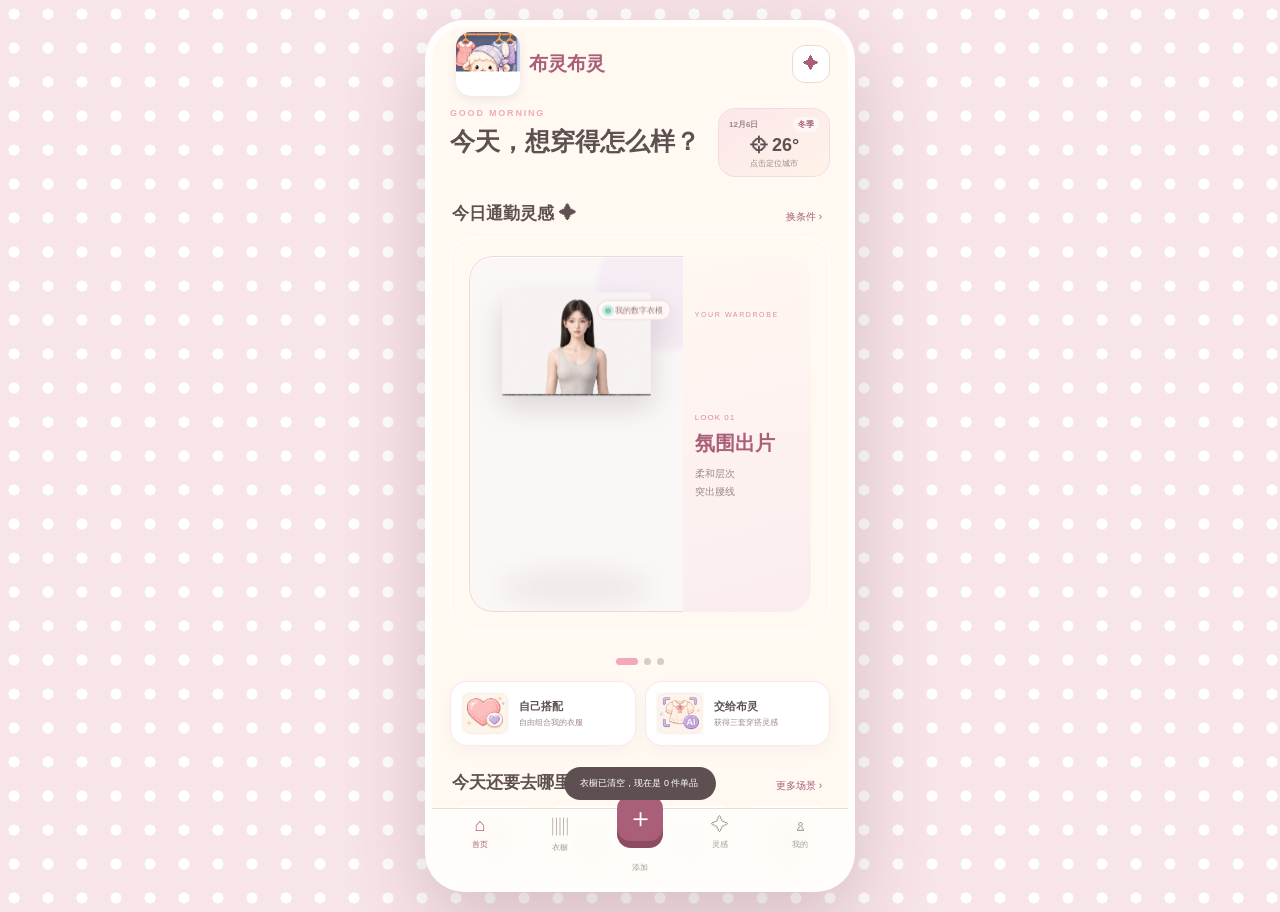
==== commit e3fadb26: "Sync local wardrobe, smart flatlay, and body model updates" ====
--- a/index.html
+++ b/index.html
@@ -42,7 +42,7 @@
 @media(min-width:760px){.body-visualizer{grid-template-columns:minmax(360px,1.2fr) minmax(280px,.8fr)}.human-viewport{height:620px}.metric-panel{align-content:start}}
 </style><style>.i-heart{background-position:0 100%!important}.i-body,.i-measure{background-position:0 66.66%!important}</style><style>:root{--logo-img:url("[data-uri]");--icons-img:url("[data-uri]");--items-img:url("[data-uri]");--mascot-anim:url("[data-uri]")}</style><style id="mascot-v2-fix">
 body>main.stage~main.stage{display:none!important}
-.brand-logo{--icon-size:64px;--frame-duration:.16s;display:block;flex:none;width:var(--icon-size)!important;height:var(--icon-size)!important;border:0;border-radius:15px!important;background-color:#fff;background-image:url("assets/mascot-dress-animation-v3.webp")!important;background-size:calc(var(--icon-size)*4) calc(var(--icon-size)*4)!important;background-repeat:no-repeat!important;background-position:0 0;box-shadow:0 4px 10px #8e5f6920;image-rendering:auto;animation:mascotFramesX calc(var(--frame-duration)*4) steps(4) infinite,mascotFramesY calc(var(--frame-duration)*16) steps(4) infinite;opacity:1!important}
+.brand-logo{--icon-size:64px;--frame-duration:.16s;display:block;flex:none;width:var(--icon-size)!important;height:var(--icon-size)!important;border:0;border-radius:15px!important;background-color:#fff;background-image:url("assets/mascot-dress-animation-v3.png?v=1")!important;background-size:calc(var(--icon-size)*4) calc(var(--icon-size)*4)!important;background-repeat:no-repeat!important;background-position:0 0;box-shadow:0 4px 10px #8e5f6920;image-rendering:auto;animation:mascotFramesX calc(var(--frame-duration)*4) steps(4) infinite,mascotFramesY calc(var(--frame-duration)*16) steps(4) infinite;opacity:1!important}
 @keyframes mascotFramesX{to{background-position-x:calc(var(--icon-size)*-4)}}
 @keyframes mascotFramesY{to{background-position-y:calc(var(--icon-size)*-4)}}
 @media(prefers-reduced-motion:reduce){.brand-logo{animation:none!important;background-position:calc(var(--icon-size)*-3) calc(var(--icon-size)*-3)!important}}
@@ -480,7 +480,7 @@
 </style>
 <meta name="bling-api-base" content="">
 <link rel="stylesheet" href="assets/bling-generation-v2.css?v=5">
-</head><body><main class="stage"><div class="phone">
+<link rel="stylesheet" href="assets/bling-scanner-avatar-v1.css?v=3"><link rel="stylesheet" href="assets/smart-flatlay-v1.css?v=2"></head><body><main class="stage"><div class="phone">
 
 <div class="screen">
 <header class="top"><button class="brand" data-go="home"><span class="brand-logo" role="img" aria-label="布灵小羊换装动画"></span>布灵布灵</button><button class="mini-btn" data-open="notice" aria-label="消息">✦</button></header>
@@ -786,12 +786,13 @@
  if(e.target.id==='batchAlbumInput')await processAlbumFiles(e.target.files,false);
 });
 $('#modalBody').addEventListener('input',e=>{const i=+e.target.dataset.draftIndex,f=e.target.dataset.draftField;if(f&&importDrafts[i])importDrafts[i][f]=e.target.value});
-function confirmLocalImportDrafts(){
+async function confirmLocalImportDrafts(){
  if(!importDrafts.length){toast('还没有可导入的单品');return}
- const a=items.length,b=seasons.length,c=itemMeta.length,total=importDrafts.length;
+ if(window.BlingCutoutBridge?.approveDrafts){try{await window.BlingCutoutBridge.approveDrafts(importDrafts)}catch(error){toast(error.message||'本地抠图结果保存失败');return}}
+ const a=items.length,b=seasons.length,c=itemMeta.length,total=importDrafts.length,importedCategories=[...new Set(importDrafts.map(d=>d.category||'上衣'))];
  importDrafts.forEach(d=>{const index=items.length,meta=[d.color||'待确认',d.material||'待确认',d.style||'日常',d.shape||'常规版型'],season=d.season||'四季',image=d.image||'';items.push([d.name||'未命名单品',d.category||'上衣',image?'imported':'missing-photo',image,d.source||'',meta.slice(),season,'',d.crop||{zoom:1,offsetX:0,offsetY:0}]);seasons[index]=season;itemMeta[index]=meta});
  try{saveWardrobe()}catch(err){items.splice(a);seasons.splice(b);itemMeta.splice(c);toast('照片较多，本地空间不足；请减少数量后分批导入');return}
- categoryOverviewMode=true;category='全部';activeSeason='';if($('#seasonSelect'))$('#seasonSelect').value='';wardrobePage=1;importDrafts=[];render();$('#modal').classList.remove('show');toast('已加入衣橱 '+total+' 件 ✦');
+ importDrafts=[];$('#modal').classList.remove('show');go('wardrobe');categoryOverviewMode=importedCategories.length!==1;category=importedCategories.length===1?importedCategories[0]:'全部';activeSeason='';if($('#seasonSelect'))$('#seasonSelect').value='';wardrobePage=1;selectedItems.clear();render();$('.screen').scrollTo({top:0,behavior:'smooth'});toast('已加入衣橱 '+total+' 件 ✦');
 }
 document.addEventListener('click',e=>{const button=e.target.closest('#confirmBatchImport');if(!button)return;e.preventDefault();e.stopImmediatePropagation();confirmLocalImportDrafts()},true);
 $('#modalBody').addEventListener('click',async e=>{
@@ -886,7 +887,8 @@
 }
 function importDetailedName(source,category,color,shape,visual){
  let raw=importBaseName(source).replace(/\b(img|image|photo|dsc|pxl|wechat|mmexport|screenshot|codex|clipboard)[ _-]*[a-z0-9-]*\b/ig,'').replace(/^\d{5,}$/,'').replace(/\s+/g,' ').trim();
- if(raw&&raw.length>2&&raw.length<26&&!/^[a-f0-9-]{10,}$/i.test(raw)&&!/^(相册|商品|link)/i.test(raw))return raw;
+ const noisy=/^(?:\d+[_-])|来自|网页|商品图|白底图|原图|实拍|截图|小红书|淘宝|拼多多|相册|商品|link/i.test(raw);
+ if(raw&&!noisy&&raw.length>2&&raw.length<26&&!/^[a-f0-9-]{10,}$/i.test(raw))return raw;
  const baseColor=(visual?.primary||color||'').replace(/色$/,''),accent=['上衣','外套'].includes(category)&&visual?.accent&&importColorFamily(visual.accent)!==importColorFamily(baseColor)?visual.accent.replace(/色$/,'')+'拼领':'',cut=/收腰/.test(shape)?'收腰':/直筒/.test(shape)?'直筒':'';
  const noun=({'上衣':accent?'小衫':'上衣','外套':'外套','裤子':'长裤','裙子':'裙装','鞋':'鞋履','包':'包袋','配饰':'配饰','头巾':'头巾'})[category]||'单品';return baseColor+accent+cut+noun;
 }
@@ -916,6 +918,11 @@
  layer.querySelector('.crop-close').onclick=()=>layer.remove();layer.querySelector('.crop-reset').onclick=()=>{crop.zoom=1;crop.offsetX=0;crop.offsetY=0;zoom.value='1';draw()};layer.querySelector('.crop-save').onclick=async()=>{const btn=layer.querySelector('.crop-save');btn.disabled=true;btn.textContent='处理中…';const pic=await cropAndAnalyzeImport(d.original,crop),meta=analyzeImportText(d.source,pic.visual);Object.assign(d,meta,{image:pic.image,crop:{...crop},visual:pic.visual,needImage:false});layer.remove();renderImportDrafts();toast('裁剪和标签已重新分析 ✦')};
 }
 $('#modalBody').addEventListener('click',e=>{const b=e.target.closest('[data-crop-draft]');if(b){e.preventDefault();openImportCropEditor(+b.dataset.cropDraft)}},true);
+/* Expose the import bridge before optional repair/migration work so one bad historical record cannot disable local uploading. */
+window.BlingLegacyImport={
+ readImportFile,loadImportImage,cropAndAnalyzeImport,analyzeImportText,renderImportDrafts,showImportProgress,openImportHub,
+ getDrafts:()=>importDrafts,setDrafts:value=>{importDrafts=Array.isArray(value)?value:[]},toast
+};
 /* Keep wardrobe images, seasons and generated metadata aligned. */
 function normalizedItemMeta(meta){
  const m=Array.isArray(meta)?meta.slice(0,4):[];return [m[0]||'待确认',m[1]||'待确认',m[2]||'日常',m[3]||'常规版型'];
@@ -1097,8 +1104,10 @@
  render();
  setTimeout(()=>toast('衣橱已清空，现在是 0 件单品'),120);
 }
-
-
+ window.BlingLegacyImport={
+  readImportFile,loadImportImage,cropAndAnalyzeImport,analyzeImportText,renderImportDrafts,showImportProgress,openImportHub,
+  getDrafts:()=>importDrafts,setDrafts:value=>{importDrafts=Array.isArray(value)?value:[]},toast
+ };
 })();
 </script><script src="assets/bling-integration-v2.js?v=5"></script><script id="bling-avatar-runtime-v1">
 /* BlingAvatar / Outfit System / Mock VTO V1 */
@@ -1269,5 +1278,5 @@
 })();
 
 
-</script><script src="assets/bling-config.js?v=1"></script>
+</script><script src="assets/bling-config.js?v=9"></script><script src="assets/github-local-cutout.js?v=5"></script><script src="assets/bling-scanner-avatar-v1.js?v=10"></script><script src="assets/smart-flatlay-v1.js?v=2"></script>
 </body></html>
--- a/assets/bling-scanner-avatar-v1.css
+++ b/assets/bling-scanner-avatar-v1.css
@@ -0,0 +1,14 @@
+.scanner-layer{position:fixed;inset:0;z-index:120;display:grid;place-items:center;padding:14px;background:#49383a73;backdrop-filter:blur(7px)}
+.scanner-card{width:min(100%,440px);max-height:94vh;overflow:auto;border-radius:26px;background:#fffaf5;padding:15px;box-shadow:0 22px 65px #513b4145}
+.scanner-head{display:flex;align-items:center;justify-content:space-between;margin-bottom:10px}.scanner-head h3{margin:0;font-size:17px}.scanner-close{border:0;width:32px;height:32px;border-radius:50%;background:#f9e5ea;color:#a85e77;font-size:18px}
+.scanner-tabs,.scanner-quick{display:flex;gap:7px;flex-wrap:wrap;margin:9px 0}.scanner-tabs button,.scanner-quick button{border:1px solid #ead8d2;border-radius:999px;background:#fff;padding:7px 11px;font-size:9px}.scanner-tabs button.on,.scanner-quick button.on{border-color:#d88ca3;background:#fbe6ec;color:#a55270;font-weight:800}
+.scanner-stage{position:relative;width:min(82vw,370px);aspect-ratio:1;margin:auto;overflow:hidden;border-radius:18px;background:#fffdf9;touch-action:none;cursor:grab;box-shadow:inset 0 0 0 1px #ead8d2}.scanner-stage:active{cursor:grabbing}.scanner-stage canvas{display:block;width:100%;height:100%}
+.scanner-stage.grid-on:after{content:"";position:absolute;inset:0;pointer-events:none;background-image:linear-gradient(#bd758b55 1px,transparent 1px),linear-gradient(90deg,#bd758b55 1px,transparent 1px);background-size:25% 25%;box-shadow:inset 0 0 0 2px #fff9}.scanner-stage:before{content:"扫描成品区";position:absolute;z-index:2;left:10px;top:10px;padding:4px 7px;border-radius:999px;background:#fffaf4dd;color:#9c6678;font-size:8px;pointer-events:none}
+.scanner-hint{margin:8px 4px 10px;text-align:center;color:#967e79;font-size:9px;line-height:1.55}
+.scanner-controls{display:grid;gap:8px}.scanner-control{display:grid;grid-template-columns:45px 1fr 45px;align-items:center;gap:8px;color:#806965;font-size:9px}.scanner-control output{text-align:right;color:#ad6179;font-weight:800}.scanner-control input{width:100%;accent-color:#b45d7b}
+.scanner-actions{display:grid;grid-template-columns:.8fr 1.2fr;gap:8px;margin-top:12px}.scanner-actions button{margin:0}.scanner-soft{border:1px solid #ead4ce;border-radius:14px;background:#fff;color:#765c58;font-weight:700}
+.scanner-status{min-height:18px;margin-top:8px;text-align:center;color:#9e6b79;font-size:9px}
+
+/* The body editor must stay vertical even on desktop-sized browser windows. */
+.body-visualizer.bling-female-editor{display:grid!important;grid-template-columns:minmax(0,1fr)!important;gap:10px!important;max-width:560px;margin:0 auto}.bling-female-editor .human-viewport{grid-column:1!important;grid-row:auto!important;height:min(62vh,560px)!important;min-height:410px;border-radius:24px!important;background:radial-gradient(circle at 50% 30%,#fffaf8 0,#f3e5e4 58%,#d9c2c7 100%)!important}.bling-female-editor .metric-panel{grid-column:1!important;grid-row:auto!important;display:grid!important;grid-template-columns:repeat(2,minmax(0,1fr))!important;gap:8px!important}.bling-female-editor .metric-control{min-width:0}.bling-female-editor .bmi-card,.bling-female-editor .body-advanced,.bling-female-editor .primary,.bling-female-editor .visualizer-tip{grid-column:1/-1!important}.bling-female-editor .body-advanced .advanced-grid{display:grid;grid-template-columns:repeat(2,minmax(0,1fr));gap:8px}.female-model-help{position:absolute;left:50%;bottom:12px;z-index:4;transform:translateX(-50%);width:max-content;max-width:88%;padding:7px 11px;border:1px solid #ead8d2;border-radius:999px;background:#fffaf5de;color:#8e6e73;font-size:9px;text-align:center;pointer-events:none}.female-model-state{position:absolute;left:12px;top:12px;z-index:4;padding:6px 9px;border-radius:999px;background:#fffaf5df;color:#9b6676;font-size:8px}.female-model-state:before{content:"";display:inline-block;width:7px;height:7px;margin-right:5px;border-radius:50%;background:#79c9b7}
+@media(max-width:430px){.scanner-card{padding:12px}.body-visualizer.bling-female-editor{max-width:none}.bling-female-editor .human-viewport{height:480px!important;min-height:420px}.bling-female-editor .metric-panel{grid-template-columns:repeat(2,minmax(0,1fr))!important}}
--- a/assets/smart-flatlay-v1.css
+++ b/assets/smart-flatlay-v1.css
@@ -0,0 +1,7 @@
+.smart-import-summary{display:flex;align-items:center;justify-content:space-between;gap:10px;margin:8px 0 12px;padding:11px 12px;border-radius:15px;background:#edf9f5;color:#497f72}.smart-import-summary b{font-size:12px}.smart-import-summary span{font-size:8px;text-align:right}
+.smart-draft{position:relative;display:grid!important;grid-template-columns:108px minmax(0,1fr)!important;grid-template-areas:"visual main" "tabs tabs" "state state";gap:9px 12px!important;padding:42px 12px 12px!important}.smart-draft.is-skipped{opacity:.52}
+.smart-pick{position:absolute;left:12px;top:11px;display:flex;align-items:center;gap:6px;color:#9d5e73;font-size:9px;font-weight:800}.smart-pick input{accent-color:#b45d7b}
+.smart-visuals{grid-area:visual;display:grid;gap:7px;align-content:start}.smart-source{display:none}.smart-draft .draft-picture{width:108px!important;height:108px!important;aspect-ratio:1;background-size:contain!important;background-repeat:no-repeat!important;background-color:#fffdfb!important}
+.smart-draft .draft-main{grid-area:main;min-width:0}.smart-variant-tabs{grid-area:tabs;display:flex;gap:5px;overflow:auto;padding-top:2px}.smart-variant-tabs button{flex:none;border:1px solid #ead7d1;border-radius:999px;background:#fff;padding:6px 9px;color:#8e7470;font-size:8px}.smart-variant-tabs button.on{border-color:#d9839e;background:#fbe6ec;color:#a14e6b;font-weight:800}.smart-variant-tabs button:disabled{opacity:.38}
+.smart-process-state{grid-area:state;display:flex;align-items:center;gap:7px;padding:8px 10px;border-radius:12px;background:#edf8f4;color:#548276}.smart-process-state.needs-ai{background:#fff0f3;color:#a45d73}.smart-process-state b{font-size:9px}.smart-process-state span{flex:1;font-size:8px}.smart-process-state button{border:1px solid #e2a0b3;border-radius:999px;background:#fff;padding:5px 8px;color:#a3536d;font-size:8px}
+@media(max-width:390px){.smart-draft{grid-template-columns:88px minmax(0,1fr)!important;gap:8px!important;padding-left:9px!important;padding-right:9px!important}.smart-draft .draft-picture{width:88px!important;height:88px!important}.smart-process-state{align-items:flex-start;flex-wrap:wrap}.smart-process-state span{flex-basis:65%}}
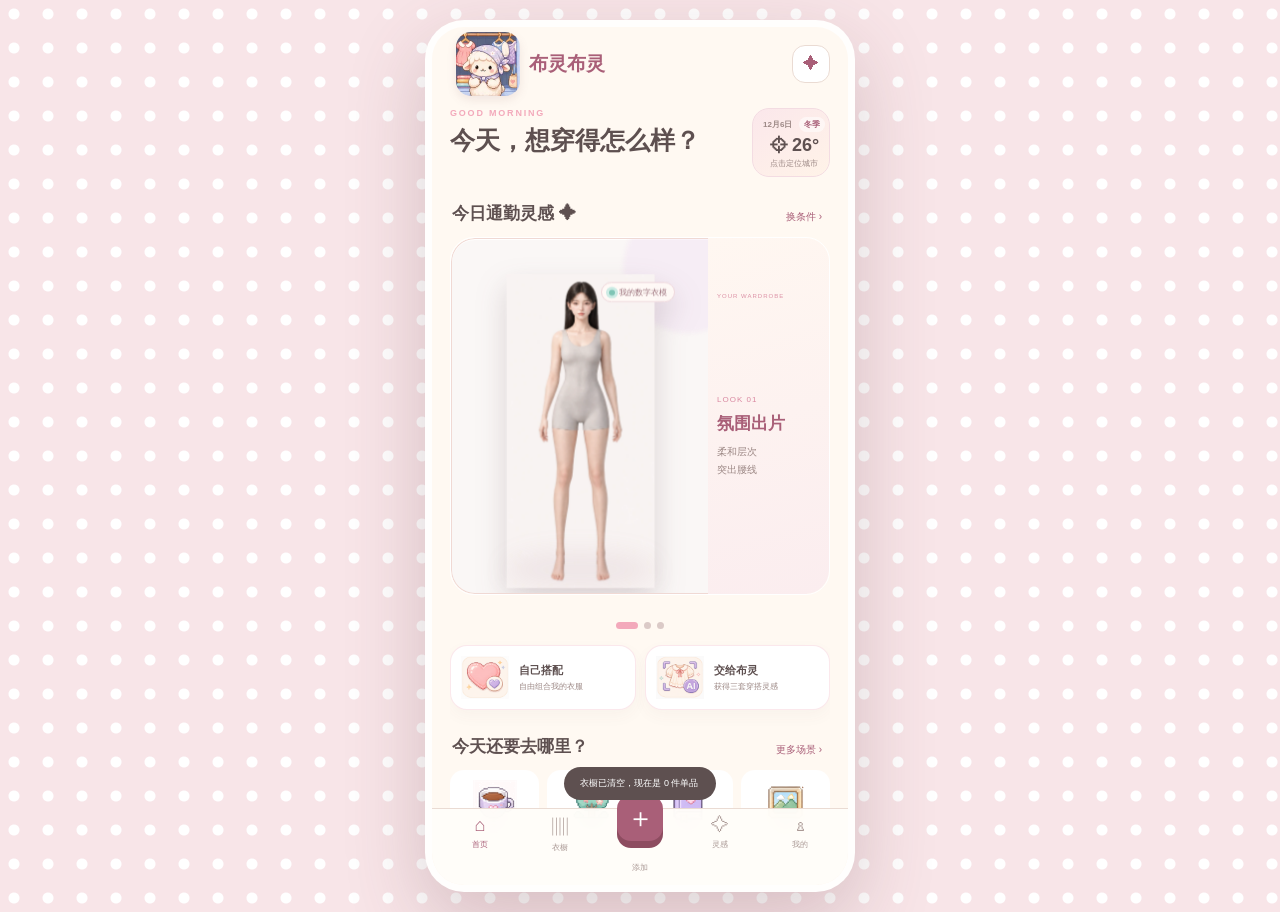
==== commit b6a122ce: "Restore body model and repair homepage media" ====
--- a/index.html
+++ b/index.html
@@ -42,7 +42,7 @@
 @media(min-width:760px){.body-visualizer{grid-template-columns:minmax(360px,1.2fr) minmax(280px,.8fr)}.human-viewport{height:620px}.metric-panel{align-content:start}}
 </style><style>.i-heart{background-position:0 100%!important}.i-body,.i-measure{background-position:0 66.66%!important}</style><style>:root{--logo-img:url("[data-uri]");--icons-img:url("[data-uri]");--items-img:url("[data-uri]");--mascot-anim:url("[data-uri]")}</style><style id="mascot-v2-fix">
 body>main.stage~main.stage{display:none!important}
-.brand-logo{--icon-size:64px;--frame-duration:.16s;display:block;flex:none;width:var(--icon-size)!important;height:var(--icon-size)!important;border:0;border-radius:15px!important;background-color:#fff;background-image:url("assets/mascot-dress-animation-v3.png?v=1")!important;background-size:calc(var(--icon-size)*4) calc(var(--icon-size)*4)!important;background-repeat:no-repeat!important;background-position:0 0;box-shadow:0 4px 10px #8e5f6920;image-rendering:auto;animation:mascotFramesX calc(var(--frame-duration)*4) steps(4) infinite,mascotFramesY calc(var(--frame-duration)*16) steps(4) infinite;opacity:1!important}
+.brand-logo{--icon-size:64px;--frame-duration:.16s;display:block;flex:none;width:var(--icon-size)!important;height:var(--icon-size)!important;border:0;border-radius:15px!important;background-color:#fff;background-image:url("assets/mascot-dress-animation-v4.webp?v=1")!important;background-size:calc(var(--icon-size)*4) calc(var(--icon-size)*4)!important;background-repeat:no-repeat!important;background-position:0 0;box-shadow:0 4px 10px #8e5f6920;image-rendering:auto;animation:mascotFramesX calc(var(--frame-duration)*4) steps(4) infinite,mascotFramesY calc(var(--frame-duration)*16) steps(4) infinite;opacity:1!important}
 @keyframes mascotFramesX{to{background-position-x:calc(var(--icon-size)*-4)}}
 @keyframes mascotFramesY{to{background-position-y:calc(var(--icon-size)*-4)}}
 @media(prefers-reduced-motion:reduce){.brand-logo{animation:none!important;background-position:calc(var(--icon-size)*-3) calc(var(--icon-size)*-3)!important}}
@@ -478,6 +478,24 @@
   font-weight:700;
 }
 </style>
+<style id="mobile-home-layout-repair-v13">
+html,body,.stage,.phone,.screen,.page{max-width:100%;overflow-x:hidden}
+.phone,.screen,.page,#home .hello,#home .hero,#home .hero-art,#home .hero-art>*{min-width:0}
+#home .hello{gap:10px}
+#home .hello>div{min-width:0;flex:1}
+#home .hello h1{font-size:clamp(22px,6.7vw,25px);line-height:1.2;overflow-wrap:anywhere}
+#home .weather{flex:0 0 78px;min-width:78px!important}
+#home .hero{width:100%!important;overflow:hidden!important;padding:0!important}
+#home .hero-art{width:100%!important;grid-template-columns:minmax(0,68%) minmax(0,32%)!important}
+#home .hero-art>.bling-studio{width:100%;min-width:0;border-radius:24px 0 0 24px!important}
+#home .hero-art .bling-avatar{width:min(100%,205px)!important;max-width:205px}
+#home .hero-copy{min-width:0;width:100%;padding:74px 9px 18px!important;overflow:hidden}
+#home .hero-copy:before{left:9px!important;font-size:6px!important;letter-spacing:1px!important;white-space:nowrap}
+#home .hero-copy h3{font-size:17px!important;overflow-wrap:anywhere}
+#home .hero-copy p,#home .hero-copy .look-garments{max-width:100%;overflow-wrap:anywhere}
+.bling-avatar>img.avatar-base-photo{object-fit:contain!important;object-position:center bottom!important}
+@media(max-width:370px){#home .hero-art{grid-template-columns:minmax(0,70%) minmax(0,30%)!important}#home .hero-copy{padding-inline:7px!important}#home .hero-copy:before{left:7px!important}}
+</style>
 <meta name="bling-api-base" content="">
 <link rel="stylesheet" href="assets/bling-generation-v2.css?v=5">
 <link rel="stylesheet" href="assets/bling-scanner-avatar-v1.css?v=3"><link rel="stylesheet" href="assets/smart-flatlay-v1.css?v=2"></head><body><main class="stage"><div class="phone">
@@ -1144,7 +1162,7 @@
  function outfitItems(o){const refs=[o.headscarf,o.outerwear,o.dress,o.top,o.bottom,...(o.accessory||[]),o.bag,o.shoes];return refs.map(resolveSaved).filter(Boolean)}
  function baseAvatarSVG(identity){return '<svg viewBox="0 0 230 365" role="img" aria-label="布灵个性化数字模特"><defs><linearGradient id="skinV1" x1="0" y1="0" x2="1" y2="1"><stop stop-color="#ffe0d1"/><stop offset=".55" stop-color="'+identity.skinTone+'"/><stop offset="1" stop-color="#d99f91"/></linearGradient><linearGradient id="hairV1" x1="0" y1="0" x2="1" y2="1"><stop stop-color="#5a4448"/><stop offset="1" stop-color="'+identity.hairColor+'"/></linearGradient><linearGradient id="baseV1" x1="0" y1="0" x2="1" y2="1"><stop stop-color="#f8e5dc"/><stop offset="1" stop-color="#e7c2c4"/></linearGradient><filter id="softV1"><feGaussianBlur stdDeviation=".35"/></filter></defs><ellipse cx="115" cy="349" rx="52" ry="8" fill="#8f6970" opacity=".14" filter="url(#softV1)"/><g class="avatar-breath"><path d="M78 83Q68 45 83 24Q100 4 125 14Q158 19 157 58L151 114Q136 127 82 112Z" fill="url(#hairV1)" opacity=".98"/><g class="avatar-legs"><path d="M89 230Q92 218 111 222L113 332Q111 344 90 343L83 337Q92 322 89 230Z" fill="url(#skinV1)"/><path d="M119 222Q138 218 141 230Q138 322 147 337L140 343Q119 344 117 332Z" fill="url(#skinV1)"/><path d="M83 337Q97 341 112 335Q112 350 91 352Q79 352 83 337Z" fill="url(#skinV1)"/><path d="M118 335Q133 341 147 337Q151 352 139 352Q118 350 118 335Z" fill="url(#skinV1)"/></g><g class="avatar-shoulders"><path d="M82 135Q55 145 48 176L37 224Q34 238 46 242Q57 244 61 229L72 188Q78 170 91 164Z" fill="url(#skinV1)"/><path d="M148 135Q175 145 182 176L193 224Q196 238 184 242Q173 244 169 229L158 188Q152 170 139 164Z" fill="url(#skinV1)"/></g><g class="avatar-hips"><path d="M84 211Q75 241 83 267Q98 280 115 271Q132 280 147 267Q155 241 146 211Z" fill="url(#skinV1)"/></g><g class="avatar-torso"><path d="M88 133Q115 122 142 133Q151 168 145 217Q115 233 85 217Q79 168 88 133Z" fill="url(#skinV1)"/></g><g class="avatar-waist"><path d="M86 191Q115 204 144 191L145 223Q115 238 85 223Z" fill="url(#baseV1)"/><path d="M87 129Q115 120 143 129L145 194Q115 205 85 194Z" fill="url(#baseV1)" opacity=".96"/></g><rect x="104" y="105" width="22" height="31" rx="10" fill="url(#skinV1)"/><ellipse cx="115" cy="75" rx="39" ry="47" fill="url(#skinV1)"/><ellipse cx="77" cy="79" rx="5" ry="10" fill="url(#skinV1)"/><ellipse cx="153" cy="79" rx="5" ry="10" fill="url(#skinV1)"/><path d="M78 66Q80 27 115 24Q153 28 153 67Q139 48 130 42Q106 56 78 66Z" fill="url(#hairV1)"/><path d="M79 62Q83 38 102 29Q89 57 88 94Q78 85 79 62Z" fill="url(#hairV1)"/><path d="M151 58Q151 37 134 29Q146 58 142 96Q153 83 151 58Z" fill="url(#hairV1)"/><g class="avatar-eye"><path d="M91 76Q99 71 107 76" fill="none" stroke="#55434a" stroke-width="2" stroke-linecap="round"/><path d="M123 76Q131 71 139 76" fill="none" stroke="#55434a" stroke-width="2" stroke-linecap="round"/><circle cx="100" cy="77" r="2.3" fill="#4d3c43"/><circle cx="130" cy="77" r="2.3" fill="#4d3c43"/></g><path d="M114 78Q110 91 116 91" fill="none" stroke="#c5867e" stroke-width="1.2" stroke-linecap="round"/><path d="M105 99Q115 105 125 99" fill="none" stroke="#b86e78" stroke-width="2" stroke-linecap="round"/><ellipse cx="94" cy="91" rx="9" ry="4" fill="#e89a9d" opacity=".25"/><ellipse cx="136" cy="91" rx="9" ry="4" fill="#e89a9d" opacity=".25"/></g></svg>'}
  function garmentLayers(){return ''}
- function avatarHTML(outfit,opts){opts=opts||{};const p=BodyProfileStore.get(),m=BodyMorphMapper.map(p),id=AvatarIdentityStore.get(),names=outfitItems(outfit).map(x=>x[0]),bodyWidth=clamp((m.shoulder+m.waist+m.hip+m.leg)/4,.92,1.12);return '<div class="bling-avatar" data-avatar-id="'+id.avatarId+'" style="--avatar-height:'+m.height+';--body-width:'+bodyWidth+';--shoulder-scale:'+m.shoulder+';--bust-scale:'+m.bust+';--waist-scale:'+m.waist+';--hip-scale:'+m.hip+';--leg-scale:'+m.leg+'"><img class="avatar-base-photo" src="assets/bling-avatar-base-v3.png?v=e25ca681" alt="布灵布灵全身试衣模特">'+garmentLayers(outfit)+'<span class="avatar-status"><i></i>我的数字衣模</span>'+(opts.label===false?'':'<span class="avatar-outfit-label">'+(names.slice(0,3).join(' · ')||'点击下方衣橱开始搭配')+'</span>')+'</div>'}
+ function avatarHTML(outfit,opts){opts=opts||{};const p=BodyProfileStore.get(),m=BodyMorphMapper.map(p),id=AvatarIdentityStore.get(),names=outfitItems(outfit).map(x=>x[0]),bodyWidth=clamp((m.shoulder+m.waist+m.hip+m.leg)/4,.92,1.12);return '<div class="bling-avatar" data-avatar-id="'+id.avatarId+'" style="--avatar-height:'+m.height+';--body-width:'+bodyWidth+';--shoulder-scale:'+m.shoulder+';--bust-scale:'+m.bust+';--waist-scale:'+m.waist+';--hip-scale:'+m.hip+';--leg-scale:'+m.leg+'"><img class="avatar-base-photo" src="assets/bling-avatar-base-v4.webp?v=1" alt="布灵布灵全身试衣模特">'+garmentLayers(outfit)+'<span class="avatar-status"><i></i>我的数字衣模</span>'+(opts.label===false?'':'<span class="avatar-outfit-label">'+(names.slice(0,3).join(' · ')||'点击下方衣橱开始搭配')+'</span>')+'</div>'}
  function bodySyncHTML(){const p=BodyProfileStore.get();return '<aside class="body-sync-card"><b>已同步身体数据</b>'+p.height+'cm · '+p.weight+'kg<br>肩 '+p.shoulder+' · 腰 '+p.waist+' · 臀 '+p.hip+'</aside>'}
  function ensureDefaultOutfit(){return OutfitStore.get()}
  function renderHomeLook(index){const hero=q('#home .hero-art');if(!hero)return;const looks=OutfitRecommendationEngine.generate('通勤'),look=looks[index%3];hero.innerHTML='<div class="bling-studio">'+avatarHTML(look.outfit,{label:false})+'</div><div class="hero-copy"><small id="lookNo">LOOK 0'+(index+1)+'</small><h3 id="lookTitle">'+look.title+'</h3><p id="lookCopy">'+look.copy.replace('，','<br>')+'</p><div class="look-garments">'+outfitItems(look.outfit).slice(0,3).map(x=>x[0]).join('<br>')+'</div></div>';hero.closest('.hero').onclick=()=>{OutfitStore.set(look.outfit);setStyleMode('manual');renderManual()}}
@@ -1278,5 +1296,5 @@
 })();
 
 
-</script><script src="assets/bling-config.js?v=9"></script><script src="assets/github-local-cutout.js?v=5"></script><script src="assets/bling-scanner-avatar-v1.js?v=10"></script><script src="assets/smart-flatlay-v1.js?v=2"></script>
+</script><script src="assets/bling-config.js?v=9"></script><script src="assets/github-local-cutout.js?v=5"></script><script src="assets/bling-scanner-avatar-v1.js?v=11"></script><script src="assets/smart-flatlay-v1.js?v=2"></script>
 </body></html>
